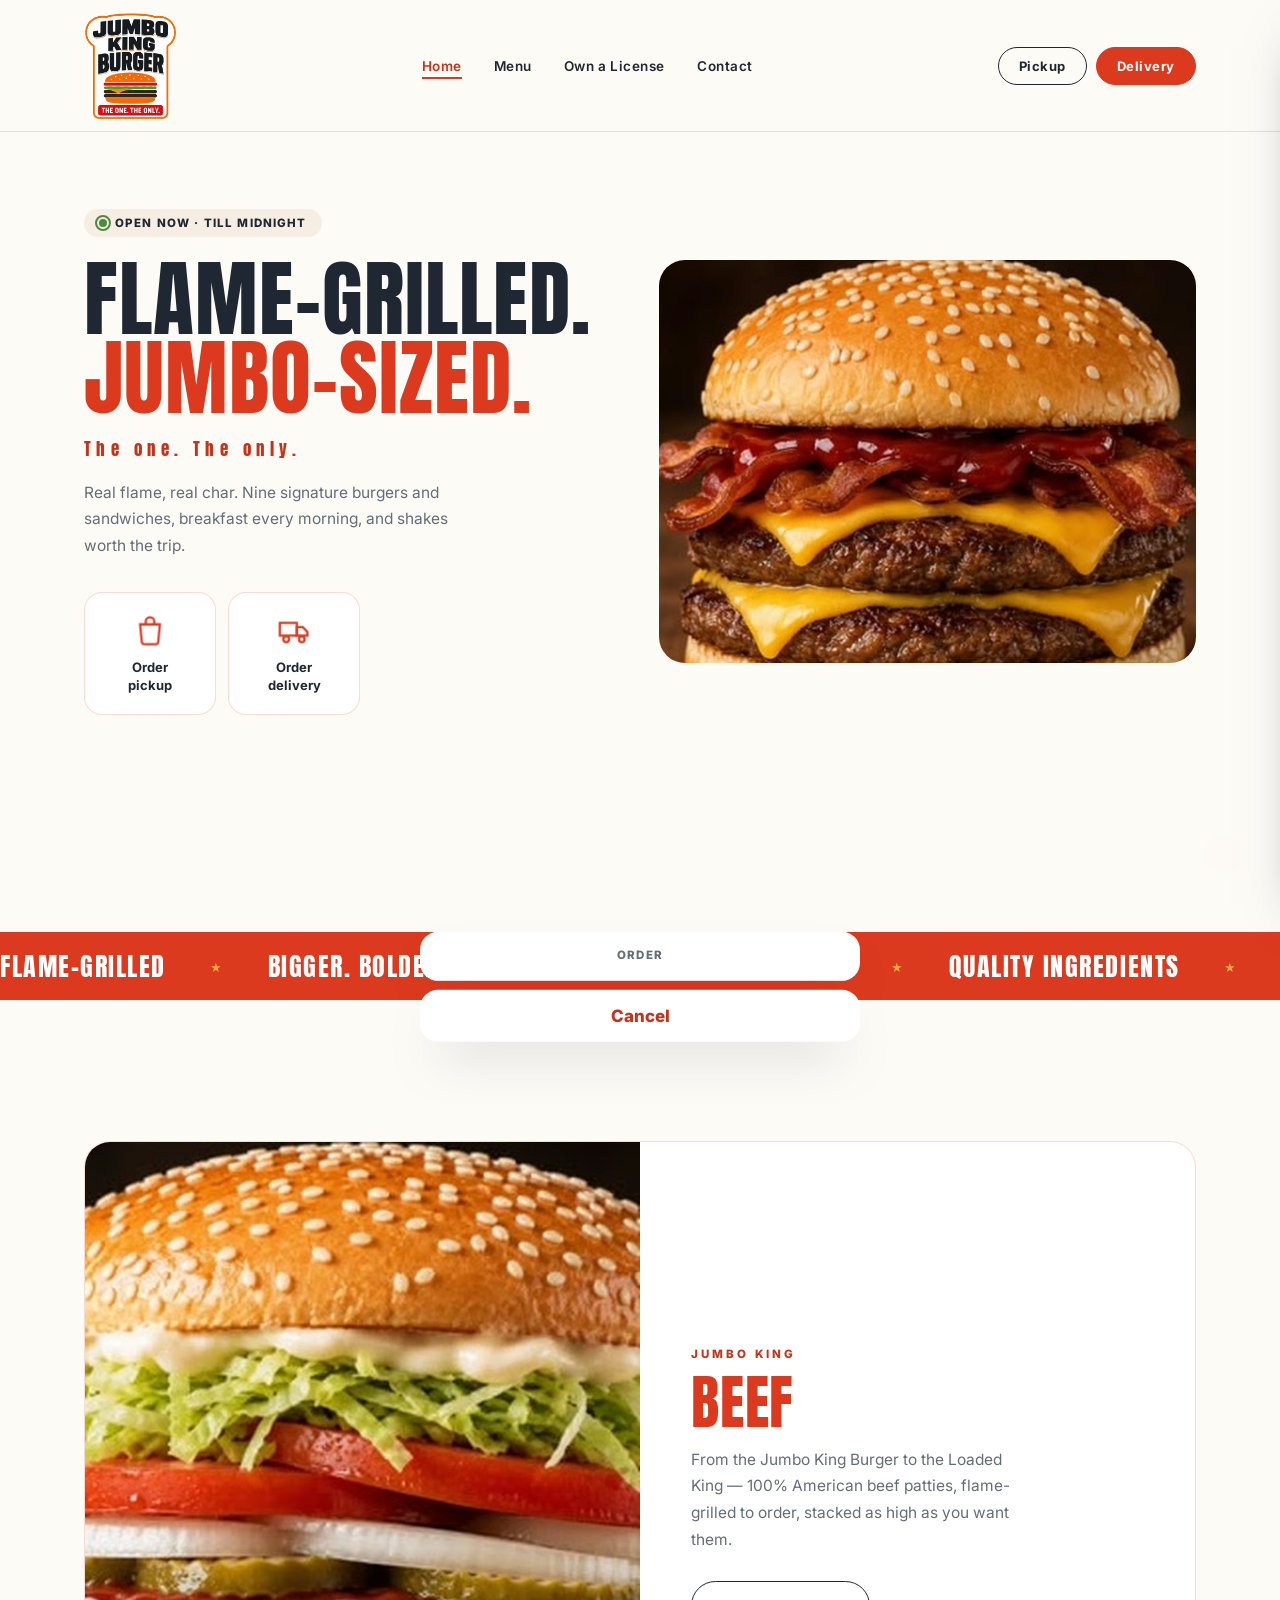
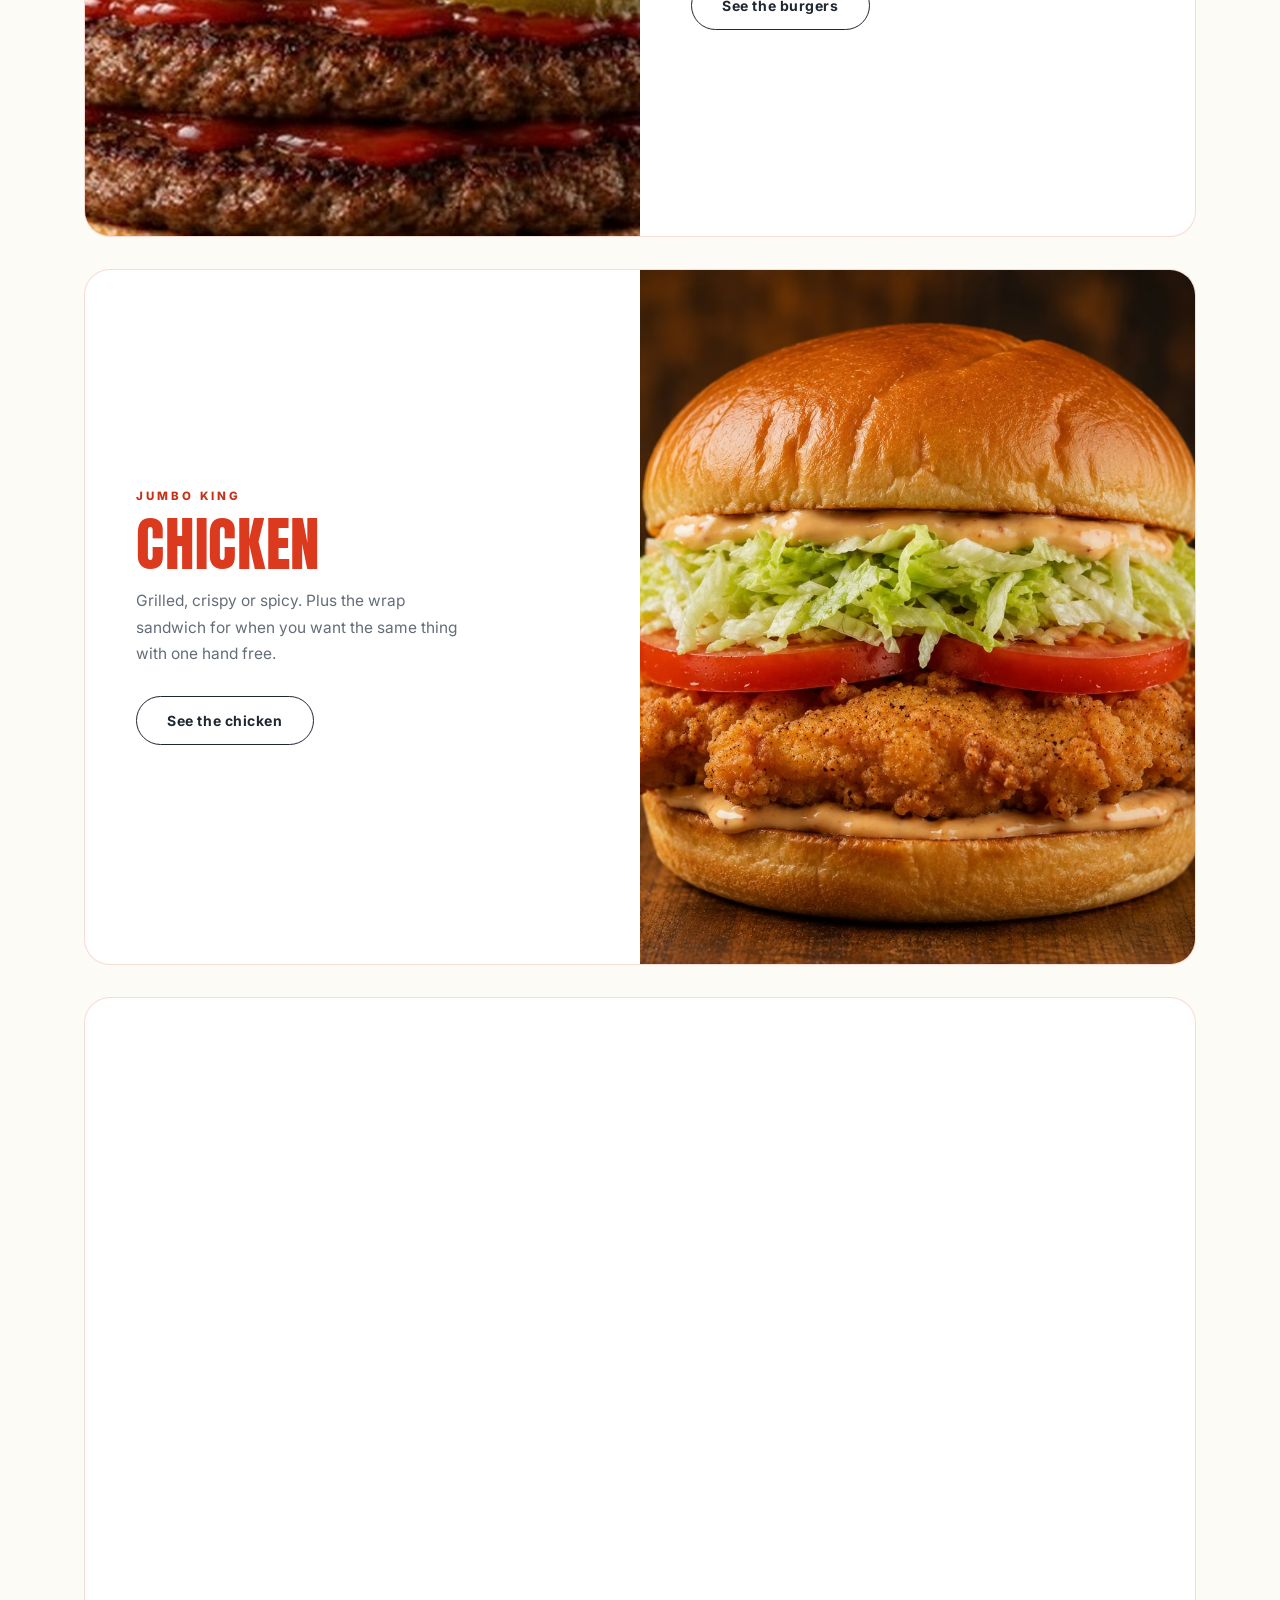
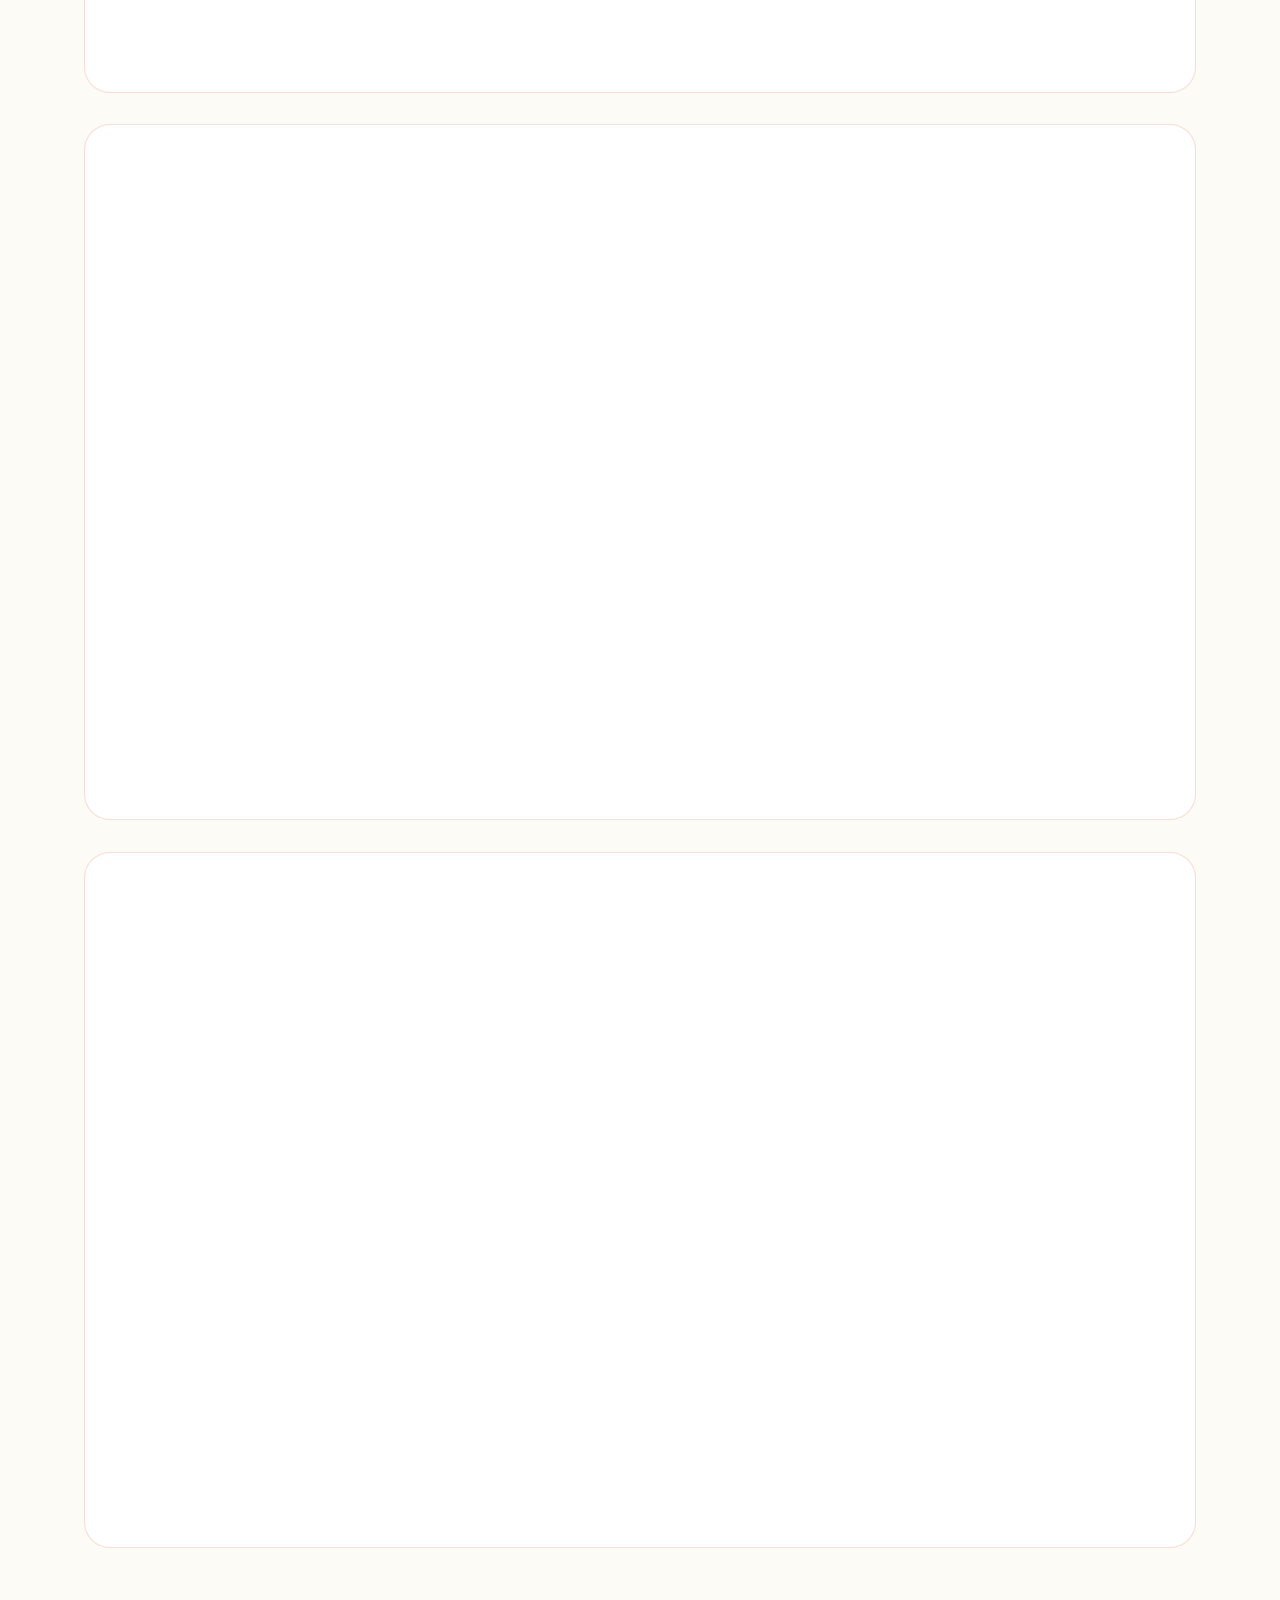
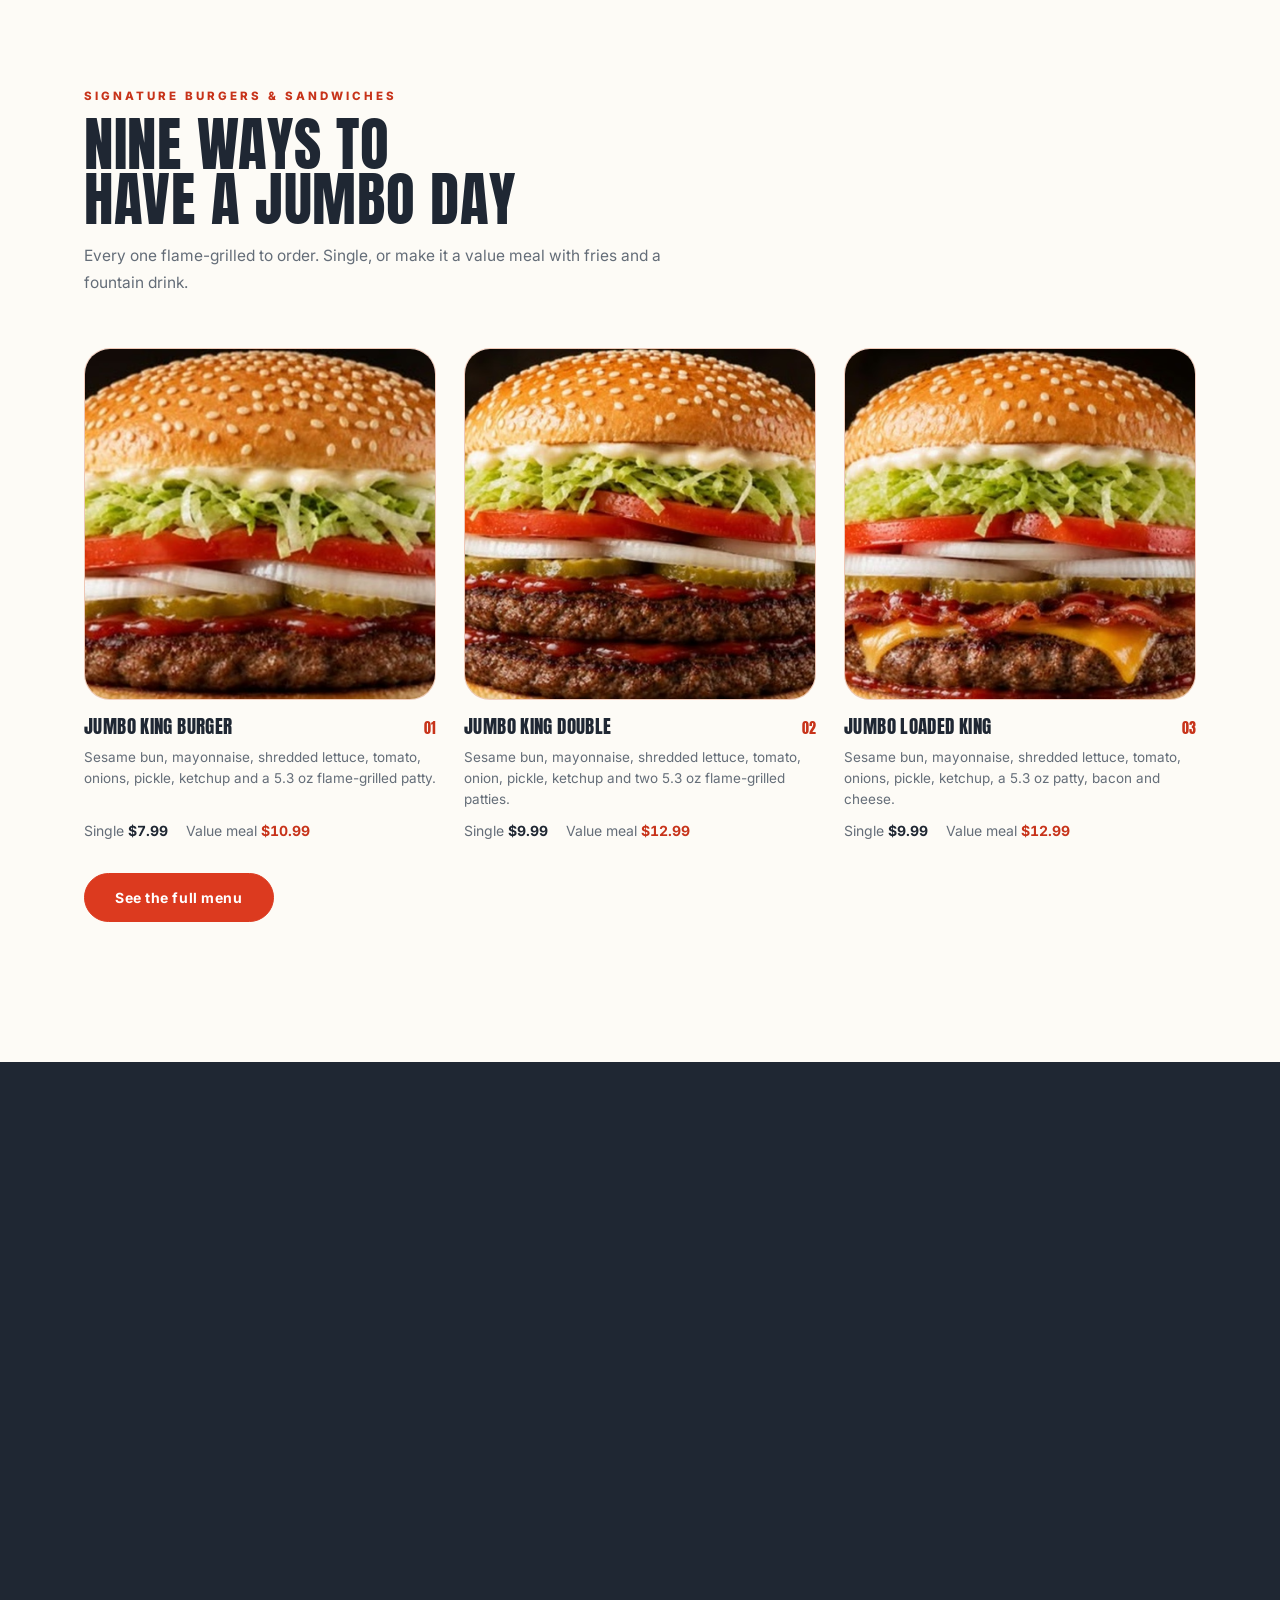
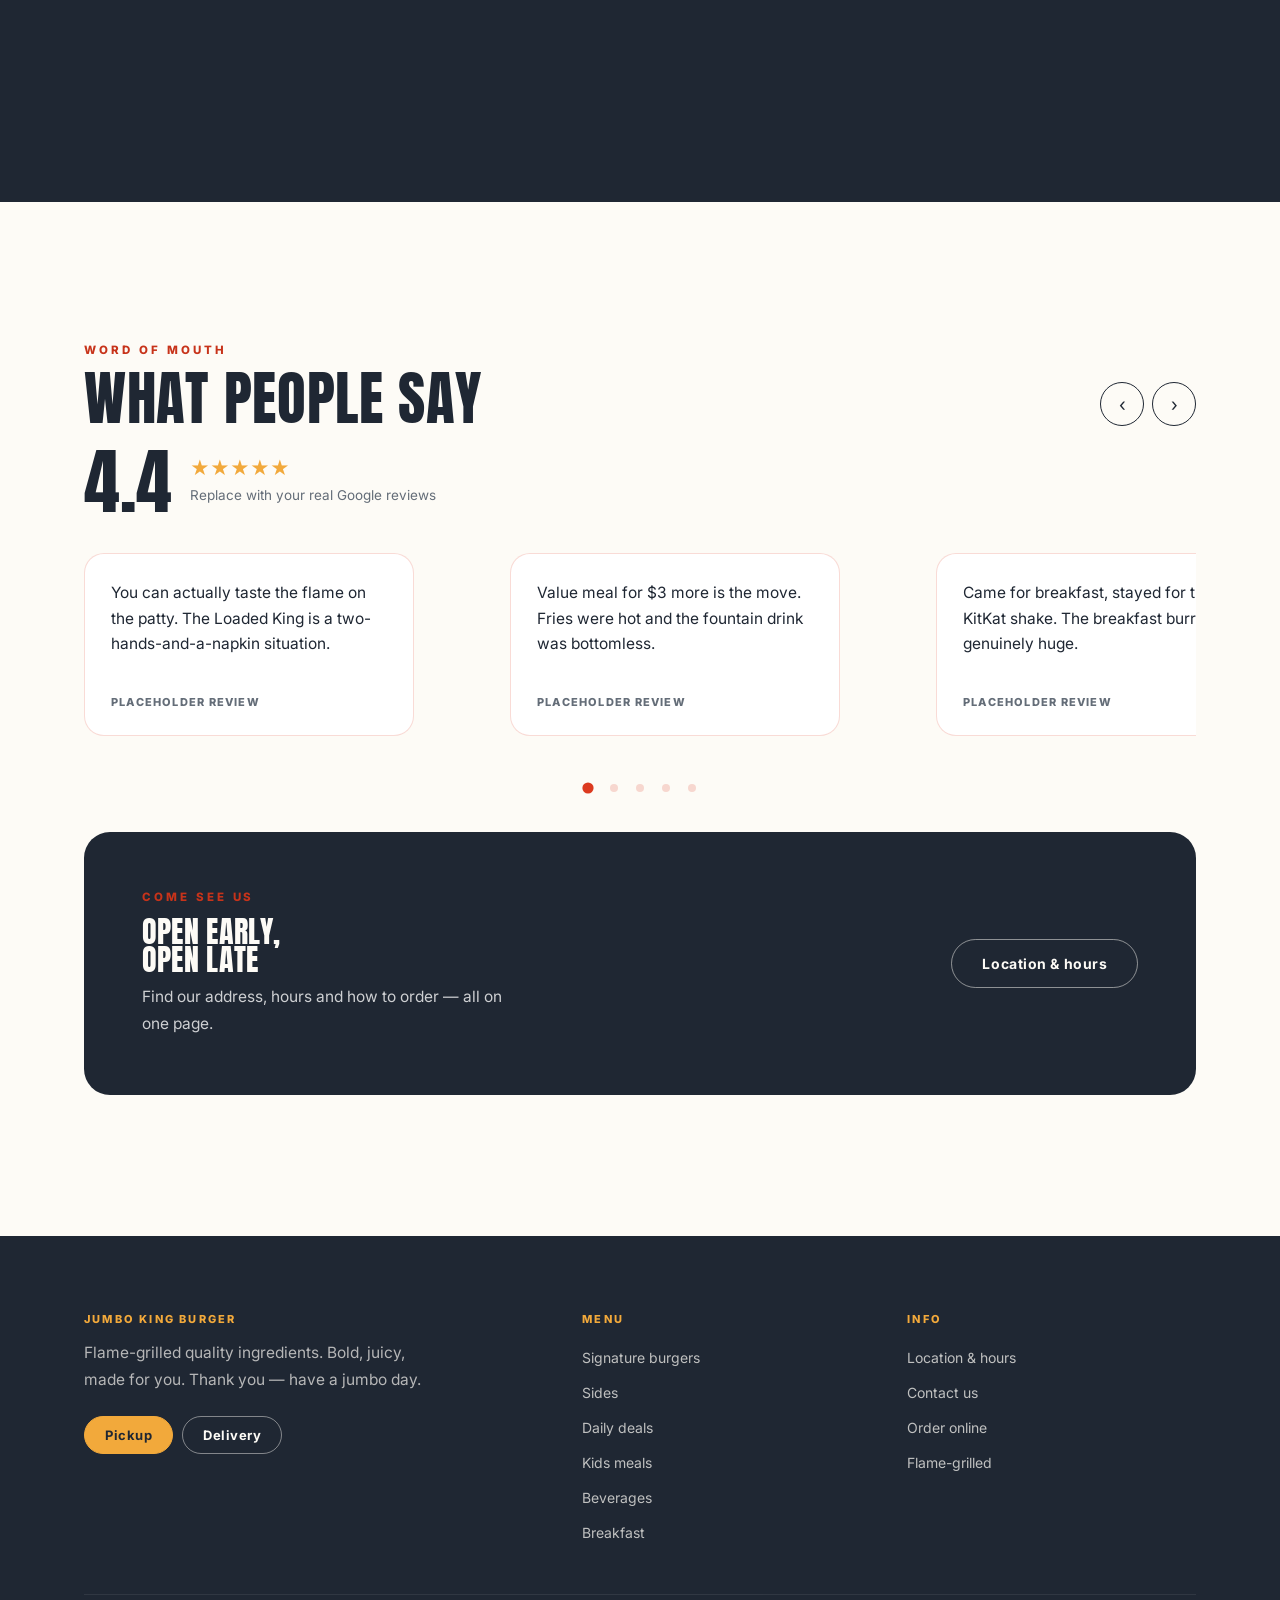
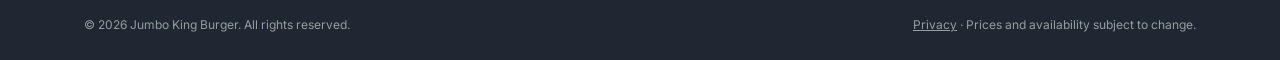
==== index.html @ 20dcf5a4 "fix: remove value-meal band from home page, drop stale catering ticker item - removed the '+$3.00 / " ====
<!doctype html>
<html lang="en-US" dir="ltr">
<head>
<meta charset="utf-8">
<meta name="viewport" content="width=device-width,initial-scale=1">
<title>Jumbo King Burger — Flame-Grilled Burgers in Paterson, NJ</title>
<meta name="description" content="Flame-grilled burgers and crispy chicken in Paterson, NJ. Nine signature sandwiches, all-morning breakfast, daily deals from $1.99, pickup or delivery.">
<meta name="theme-color" content="#DC3A1F">
<link rel="preconnect" href="https://fonts.googleapis.com">
<link rel="preconnect" href="https://fonts.gstatic.com" crossorigin>
<link href="https://fonts.googleapis.com/css2?family=Anton&family=Inter:wght@400;500;600;700;800&display=swap" rel="stylesheet">
<link rel="stylesheet" href="/assets/style.css">
<!-- hero photo is injected by app.js from PHOTOS.hero (assets/data.js), so the
     browser's preload scanner can't discover it in raw HTML — this preload is
     hand-kept in sync with that path; if the hero photo changes, update both. -->
<link rel="preload" as="image" type="image/avif" href="/assets/img/hero.avif" fetchpriority="high">
<link rel="icon" href="data:image/svg+xml,<svg xmlns='http://www.w3.org/2000/svg' viewBox='0 0 100 116'><path d='M18 108L82 108Q90 108 90 100L90 50C90 24 75 6 50 6C25 6 10 24 10 50L10 100Q10 108 18 108Z' fill='%23FFFFFF' stroke='%23F2660D' stroke-width='5'/><path d='M26 62c0-7 11-12 24-12s24 5 24 12z' fill='%23F2A93B'/><rect x='25' y='63' width='50' height='4' rx='2' fill='%23DA1E28'/><rect x='26' y='68' width='48' height='4' rx='2' fill='%234CAF3E'/><rect x='25' y='73' width='50' height='4.5' rx='2.2' fill='%234A2E1D'/><rect x='25' y='79' width='50' height='4.5' rx='2.2' fill='%234A2E1D'/><path d='M27 85h46c0 4-8 7-23 7s-23-3-23-7z' fill='%23F2A93B'/></svg>">
<script>document.documentElement.classList.add('js');try{if(sessionStorage.getItem('jkb-seen'))document.documentElement.classList.add('loaded-before')}catch(e){}</script>
<link rel="canonical" href="https://jumbo-king-1.ahmedbarkat1067.workers.dev/">
<meta name="referrer" content="strict-origin-when-cross-origin">
<meta name="format-detection" content="telephone=yes">
<link rel="manifest" href="/manifest.webmanifest">
<link rel="apple-touch-icon" href="/assets/icon-192.svg">
<meta property="og:type" content="website">
<meta property="og:site_name" content="Jumbo King Burger">
<meta property="og:locale" content="en_US">
<meta property="og:title" content="Jumbo King Burger — Flame-Grilled Burgers in Paterson, NJ">
<meta property="og:description" content="Flame-grilled burgers and crispy chicken in Paterson, NJ. Nine signature sandwiches, all-morning breakfast, daily deals from $1.99, pickup or delivery.">
<meta property="og:url" content="https://jumbo-king-1.ahmedbarkat1067.workers.dev/">
<meta property="og:image" content="https://jumbo-king-1.ahmedbarkat1067.workers.dev/assets/img/og-image.jpg">
<meta property="og:image:width" content="1200">
<meta property="og:image:height" content="630">
<meta property="og:image:alt" content="A flame-grilled Jumbo King Burger with fries and a drink">
<meta name="twitter:card" content="summary_large_image">
<meta name="twitter:title" content="Jumbo King Burger — Flame-Grilled Burgers in Paterson, NJ">
<meta name="twitter:description" content="Flame-grilled burgers and crispy chicken in Paterson, NJ. Nine signature sandwiches, all-morning breakfast, daily deals from $1.99, pickup or delivery.">
<meta name="twitter:image" content="https://jumbo-king-1.ahmedbarkat1067.workers.dev/assets/img/og-image.jpg">
</head>
<body>
<a class="skip" href="#main">Skip to content</a>

<div id="loader" aria-hidden="true" inert>
  <div class="lbox">
    <div class="lstack">
      <svg class="lflame" viewBox="0 0 240 120" aria-hidden="true">
        <path class="fl-b" d="M120 120c-20-33 9-50 17-77 5 16 13 21 19 34 7-21 3-38-7-55 30 18 53 50 48 82-3 19-17 24-34 24z" fill="#DC3A1F"/>
        <path class="fl-a" d="M52 120c-10-24 6-35 13-51 3 10 7 13 11 21 5-15 2-27-4-40 20 12 34 33 31 53-2 14-11 17-21 17z" fill="#DC3A1F" opacity=".75"/>
        <path class="fl-c" d="M188 120c-10-24 6-35 13-51 3 10 7 13 11 21 5-15 2-27-4-40 20 12 34 33 31 53-2 14-11 17-21 17z" fill="#F2A93B" opacity=".7"/>
      </svg>
      <svg class="llogo" viewBox="0 0 300 372" aria-hidden="true">
        <g id="badge">
          <path d="M40 70c0-24 18-40 42-40 9-13 27-20 45-14 12-12 33-12 45 0 18-6 36 0 45 14 24 0 42 16 42 40 0 15-8 26-18 32v182c0 12-9 21-21 21H79c-12 0-21-9-21-21V102c-11-6-18-17-18-32z"
                transform="translate(9 9)" fill="#7A3D0E" opacity=".55"/>
          <path id="badge-outline" d="M40 70c0-24 18-40 42-40 9-13 27-20 45-14 12-12 33-12 45 0 18-6 36 0 45 14 24 0 42 16 42 40 0 15-8 26-18 32v182c0 12-9 21-21 21H79c-12 0-21-9-21-21V102c-11-6-18-17-18-32z"
                fill="#FFFFFF" stroke="#F2660D" stroke-width="9" stroke-linejoin="round"/>
        </g>
        <g id="wordmark" font-family="Anton, Impact, 'Arial Narrow Bold', sans-serif" text-anchor="middle">
          <g fill="#F2660D">
            <text x="153" y="105" font-size="49">JUMBO</text>
            <text x="153" y="152" font-size="45">KING</text>
            <text x="153" y="203" font-size="52">BURGER</text>
          </g>
          <g fill="#101010">
            <text x="150" y="102" font-size="49">JUMBO</text>
            <text x="150" y="149" font-size="45">KING</text>
            <text x="150" y="200" font-size="52">BURGER</text>
          </g>
        </g>
        <g id="burger">
          <path d="M78 246c0-21 32-36 72-36s72 15 72 36z" fill="#F2A93B"/>
          <g fill="#FFF3D6">
            <circle cx="112" cy="232" r="3.4"/><circle cx="134" cy="223" r="3.4"/>
            <circle cx="158" cy="221" r="3.4"/><circle cx="182" cy="228" r="3.4"/>
            <circle cx="124" cy="243" r="3"/><circle cx="196" cy="240" r="3"/><circle cx="150" cy="238" r="3"/>
          </g>
          <rect x="76" y="250" width="148" height="11" rx="5.5" fill="#DA1E28"/>
          <rect x="78" y="264" width="144" height="11" rx="5.5" fill="#4CAF3E"/>
          <path d="M92 278h116l-42 22c-9 5-20 5-29 0z" fill="#F2A93B"/>
          <rect x="76" y="277" width="148" height="13" rx="6.5" fill="#4A2E1D"/>
          <rect x="76" y="294" width="148" height="13" rx="6.5" fill="#4A2E1D"/>
          <path d="M82 311h136c0 12-24 19-68 19s-68-7-68-19z" fill="#F2A93B"/>
        </g>
        <g id="banner">
          <rect x="66" y="336" width="168" height="30" rx="8" fill="#DA1E28"/>
          <text x="150" y="357" font-family="Anton, Impact, sans-serif" font-size="18"
                fill="#FFFFFF" text-anchor="middle" letter-spacing=".5">THE ONE. THE ONLY.</text>
        </g>
      </svg>
    </div>
    <div class="lbar"><i></i></div>
  </div>
</div>

<div id="progress"></div>

<header>
  <div class="head-in">
    <a class="brand" href="/" aria-label="Jumbo King Burger home">
      <img class="logo-full" src="/assets/img/logo-full.png" alt="Jumbo King Burger — The one. The only." width="700" height="816">
    </a>
    <nav aria-label="Main">
      <a href="/" class="active" aria-current="page">Home</a>
      <a href="/menu">Menu</a>
      <a href="/franchise">Own a License</a>
      <a href="/contact">Contact</a>
    </nav>
    <div class="head-cta">
      <button class="btn btn-ghost btn-sm" data-order="pickup">Pickup</button>
      <button class="btn btn-primary btn-sm" data-order="delivery">Delivery</button>
    </div>
    <button class="burger-btn" id="navToggle" aria-label="Open menu" aria-expanded="false"><i></i><i></i><i></i></button>
  </div>
</header>

<div class="orderbar">
  <button data-order="pickup"><svg viewBox="0 0 24 24" fill="none" stroke="currentColor" stroke-width="2" aria-hidden="true"><path d="M6 8h12l-1 12H7L6 8z"/><path d="M9 8V6a3 3 0 0 1 6 0v2"/></svg>Pickup</button>
  <button data-order="delivery"><svg viewBox="0 0 24 24" fill="none" stroke="currentColor" stroke-width="2" aria-hidden="true"><path d="M3 7h11v9H3z"/><path d="M14 10h4l3 3v3h-7z"/><circle cx="7" cy="18" r="2"/><circle cx="17" cy="18" r="2"/></svg>Delivery</button>
</div>

<nav class="drawer" id="drawer" aria-label="Mobile">
  <div class="drawer-top">
    <span class="drawer-mark" aria-hidden="true">
      <img src="/assets/img/logo-full.png" alt="" width="700" height="816">
    </span>
    <button class="drawer-close" id="drawerClose" aria-label="Close menu">
      <svg viewBox="0 0 24 24" fill="none" stroke="currentColor" stroke-width="2" stroke-linecap="round" aria-hidden="true"><path d="M6 6l12 12M18 6L6 18"/></svg>
    </button>
  </div>

  <ul class="drawer-nav">
    <li><a href="/" class="on" aria-current="page">Home<svg viewBox="0 0 24 24" fill="none" stroke="currentColor" stroke-width="1.8" aria-hidden="true"><path d="M9 6l6 6-6 6"/></svg></a></li>
    <li><a href="/menu">Menu<svg viewBox="0 0 24 24" fill="none" stroke="currentColor" stroke-width="1.8" aria-hidden="true"><path d="M9 6l6 6-6 6"/></svg></a></li>
    <li><a href="/franchise">Own a License<svg viewBox="0 0 24 24" fill="none" stroke="currentColor" stroke-width="1.8" aria-hidden="true"><path d="M9 6l6 6-6 6"/></svg></a></li>
    <li><a href="/contact">Contact<svg viewBox="0 0 24 24" fill="none" stroke="currentColor" stroke-width="1.8" aria-hidden="true"><path d="M9 6l6 6-6 6"/></svg></a></li>
  </ul>

  <p class="drawer-label">Jump to</p>
  <ul class="drawer-sub">
    <li><a href="/menu#signature">Signature burgers</a></li>
    <li><a href="/menu#deals">Daily deals</a></li>
    <li><a href="/menu#breakfast">Breakfast</a></li>
    <li><a href="/contact#delivery">Order online</a></li>
    <li><a href="/contact#enquiry">Contact us</a></li>
  </ul>

  <div class="drawer-foot">
    <button class="btn btn-primary" data-order="delivery">Order delivery</button>
    <button class="btn btn-ghost" data-order="pickup">Order pickup</button>
  </div>
</nav>
<div class="scrim" id="scrim"></div>

<main id="main">

  <!-- ═══════════ hero ═══════════ -->
  <section class="hero wrap">
    <div>
      <div class="status" id="status" role="status" aria-live="polite"><span class="dot"></span><span id="statusText">Checking hours…</span></div>
      <h1>Flame-grilled.<br><em>Jumbo-sized.</em></h1>
      <div class="tagline">The one. The only.</div>
      <p>Real flame, real char. Nine signature burgers and sandwiches, breakfast every morning, and shakes worth the trip.</p>
      <div class="pick">
        <a href="#" data-order="pickup">
          <svg viewBox="0 0 24 24" fill="none" stroke="currentColor" stroke-width="1.6" aria-hidden="true"><path d="M5 8h14l-1.2 12.2A2 2 0 0 1 15.8 22H8.2a2 2 0 0 1-2-1.8L5 8z"/><path d="M9 8V6a3 3 0 0 1 6 0v2"/></svg>
          <b>Order<br>pickup</b>
        </a>
        <a href="#" data-order="delivery">
          <svg viewBox="0 0 24 24" fill="none" stroke="currentColor" stroke-width="1.6" aria-hidden="true"><path d="M2 7h12v9H2z"/><path d="M14 10h4.2l3.3 3.4V16H14z"/><circle cx="6.5" cy="18.5" r="2"/><circle cx="17.5" cy="18.5" r="2"/></svg>
          <b>Order<br>delivery</b>
        </a>
      </div>
    </div>
    <div class="ph r43"><span class="tag">4:3 · hero.jpg</span></div>
  </section>

  <div class="marquee" aria-hidden="true">
    <div class="mtrack"><span>Flame-grilled</span><span>Bigger. Bolder. Better.</span><span>Have a jumbo day</span><span>Quality ingredients</span></div>
    <div class="mtrack"><span>Flame-grilled</span><span>Bigger. Bolder. Better.</span><span>Have a jumbo day</span><span>Quality ingredients</span></div>
  </div>

  <!-- ═══════════ showcase ═══════════ -->
  <div class="wrap">
    <div class="showcase" id="showcase">
      <div class="skel-show"><div class="skel" style="min-height:420px;border-radius:var(--r)"></div><div style="padding:40px"><div class="skel skel-line w40"></div><div class="skel skel-title"></div><div class="skel skel-line"></div><div class="skel skel-line w70"></div></div></div>
    </div>

    <!-- ═══════════ featured ═══════════ -->
    <div class="sec-head reveal">
      <span class="kicker">Signature burgers &amp; sandwiches</span>
      <h2>Nine ways to<br>have a jumbo day</h2>
      <p>Every one flame-grilled to order. Single, or make it a value meal with fries and a fountain drink.</p>
    </div>
    <div class="sig" id="sigGrid" data-limit="3" data-stagger>
      <article><div class="skel" style="aspect-ratio:1/1;border-radius:var(--r)"></div><div class="skel skel-line" style="margin-top:18px"></div><div class="skel skel-line w40"></div></article>
      <article><div class="skel" style="aspect-ratio:1/1;border-radius:var(--r)"></div><div class="skel skel-line" style="margin-top:18px"></div><div class="skel skel-line w40"></div></article>
      <article><div class="skel" style="aspect-ratio:1/1;border-radius:var(--r)"></div><div class="skel skel-line" style="margin-top:18px"></div><div class="skel skel-line w40"></div></article>
    </div>
    <div style="margin-top:34px" class="reveal">
      <a class="btn btn-primary" href="/menu">See the full menu</a>
    </div>
  </div>

  <!-- ═══════════ grill ═══════════ -->
  <section class="grill" id="grill">
    <div class="grill-sticky">
      <div>
        <span class="kicker">The difference</span>
        <h2>Grilled over<br>real flame</h2>
        <p style="margin-top:16px">Not pressed on a flat-top. Scroll and watch a King get built.</p>
        <ol class="gsteps" id="steps">
          <li><b>01</b><span>Toasted sesame bun, straight off the grill</span></li>
          <li><b>02</b><span>Quarter-pound patty over open flame</span></li>
          <li><b>03</b><span>Second patty — that's the Double</span></li>
          <li><b>04</b><span>American cheese, melted right on top</span></li>
          <li><b>05</b><span>Lettuce, tomato, onion, pickle</span></li>
          <li><b>06</b><span>Crown it. Have a jumbo day.</span></li>
        </ol>
      </div>
      <div class="gstage">
        <svg class="fire" viewBox="0 0 480 170" aria-hidden="true">
          <path class="fl-b" d="M240 170c-28-46 12-70 24-108 6 22 18 30 26 48 10-30 4-54-10-78 42 26 74 70 68 116-4 26-24 34-48 34z" fill="#DC3A1F"/>
          <path class="fl-a" d="M110 170c-14-34 8-50 18-72 4 14 10 18 16 30 6-22 2-38-6-56 28 16 48 46 44 74-3 20-16 24-30 24z" fill="#DC3A1F" opacity=".78"/>
          <path class="fl-c" d="M368 170c-14-34 8-50 18-72 4 14 10 18 16 30 6-22 2-38-6-56 28 16 48 46 44 74-3 20-16 24-30 24z" fill="#F2A93B" opacity=".72"/>
        </svg>
        <svg class="stack" viewBox="0 0 400 330" role="img" aria-label="A burger assembling layer by layer as you scroll">
          <ellipse cx="200" cy="300" rx="128" ry="14" fill="rgba(0,0,0,.34)"/>
          <g data-layer="0"><path d="M64 258h272c0 26-46 39-136 39S64 284 64 258z" fill="#E8A24B"/><path d="M64 258h272c0 8-4 13-10 17H74c-6-4-10-9-10-17z" fill="#D08C3B"/></g>
          <g data-layer="1"><rect x="58" y="231" width="284" height="26" rx="13" fill="#4E2C1A"/><rect x="58" y="231" width="284" height="8" rx="4" fill="#6B3D24"/><g stroke="#331B0F" stroke-width="4" stroke-linecap="round" opacity=".6"><path d="M96 242l24 10M158 241l24 10M220 242l24 10M280 241l22 10"/></g></g>
          <g data-layer="2"><rect x="56" y="203" width="288" height="27" rx="13.5" fill="#5B3520"/><rect x="56" y="203" width="288" height="9" rx="4.5" fill="#7A472B"/><g stroke="#3B2113" stroke-width="4" stroke-linecap="round" opacity=".6"><path d="M92 215l24 10M152 213l24 10M212 215l24 10M272 213l24 10"/></g></g>
          <g data-layer="3"><path d="M58 181h284v10c0 5-5 8-10 8H68c-5 0-10-3-10-8z" fill="#F2A93B"/><path d="M92 199c0 10-2 18-8 18s-8-8-8-18zM196 199c0 13-2 22-8 22s-8-9-8-22zM306 199c0 11-2 19-8 19s-8-8-8-19z" fill="#F2A93B"/></g>
          <g data-layer="4"><rect x="62" y="164" width="276" height="15" rx="7.5" fill="#D93A26"/><rect x="62" y="164" width="276" height="6" rx="3" fill="#E8604A"/><path d="M78 148c14-12 26 8 40-3s24 10 38-2 26 12 40-1 26 10 40-2 26 12 40 0 26 8 38-2c8 8 12 13 12 19H74c0-4 0-6 4-10z" fill="#7FB04E"/></g>
          <g data-layer="5"><path d="M60 142c0-46 62-74 140-74s140 28 140 74z" fill="#E8A24B"/><path d="M60 142c0-46 62-74 140-74s140 28 140 74z" fill="url(#gl)" opacity=".5"/><g fill="#FBF2DF"><ellipse cx="130" cy="108" rx="8" ry="4.3" transform="rotate(-18 130 108)"/><ellipse cx="196" cy="92" rx="8.4" ry="4.3"/><ellipse cx="262" cy="110" rx="8" ry="4.3" transform="rotate(17 262 110)"/><ellipse cx="160" cy="130" rx="7" ry="3.9" transform="rotate(-8 160 130)"/><ellipse cx="235" cy="128" rx="7" ry="3.9" transform="rotate(9 235 128)"/></g></g>
          <defs><linearGradient id="gl" x1="0" y1="0" x2="0" y2="1"><stop offset="0" stop-color="#FFD79A"/><stop offset="1" stop-color="#E8A24B" stop-opacity="0"/></linearGradient></defs>
        </svg>
      </div>
    </div>
  </section>

  <!-- ═══════════ reviews ═══════════ -->
  <section class="wrap">
    <div class="rev-head reveal" style="margin-top:var(--gap)">
      <div>
        <span class="kicker">Word of mouth</span>
        <h2>What people say</h2>
      </div>
      <div class="rail-nav"><button id="railPrev" aria-label="Previous">‹</button><button id="railNext" aria-label="Next">›</button></div>
    </div>
    <div class="score reveal">
      <div class="big" data-count="4.8">4.8</div>
      <div><div class="stars" aria-label="4.8 out of 5">★★★★★</div><p style="margin-top:4px;font-size:13.5px">Replace with your real Google reviews</p></div>
    </div>
    <div class="rail reveal" id="rail">
      <figure class="quote"><div class="skel skel-line"></div><div class="skel skel-line"></div><div class="skel skel-line w70"></div><div class="skel skel-line w40" style="margin-top:14px"></div></figure>
      <figure class="quote"><div class="skel skel-line"></div><div class="skel skel-line"></div><div class="skel skel-line w70"></div><div class="skel skel-line w40" style="margin-top:14px"></div></figure>
    </div>
  </section>

  <!-- ═══════════ visit CTA ═══════════ -->
  <section class="wrap">
    <div class="band dark reveal">
      <div>
        <span class="kicker">Come see us</span>
        <h3>Open early,<br>open late</h3>
        <p>Find our address, hours and how to order — all on one page.</p>
      </div>
      <a class="btn" style="border-color:rgba(253,251,246,.5);color:var(--paper)" href="/contact">Location &amp; hours</a>
    </div>
  </section>

</main>

<footer>
  <div class="wrap">
    <div class="foot-grid">
      <div>
        <h5>Jumbo King Burger</h5>
        <p style="color:rgba(253,251,246,.68);max-width:34ch">Flame-grilled quality ingredients. Bold, juicy, made for you. Thank you — have a jumbo day.</p>
        <div style="display:flex;gap:9px;margin-top:22px">
          <button class="btn btn-sm" style="background:var(--gold);border-color:var(--gold);color:var(--charcoal)" data-order="pickup">Pickup</button>
          <button class="btn btn-sm" style="border-color:rgba(253,251,246,.45)" data-order="delivery">Delivery</button>
        </div>
      </div>
      <div class="fl"><h5>Menu</h5>
        <a href="/menu#signature">Signature burgers</a><a href="/menu#sides">Sides</a>
        <a href="/menu#deals">Daily deals</a><a href="/menu#kids">Kids meals</a>
        <a href="/menu#drinks">Beverages</a><a href="/menu#breakfast">Breakfast</a>
      </div>
      <div class="fl"><h5>Info</h5>
        <a href="/contact">Location &amp; hours</a><a href="/contact#enquiry">Contact us</a>
        <a href="/contact#delivery">Order online</a><a href="/#grill">Flame-grilled</a>
      </div>
    </div>
    <div class="foot-bottom">
      <span>© <span data-year></span> Jumbo King Burger. All rights reserved.</span>
      <span><a href="/privacy">Privacy</a> · Prices and availability subject to change.</span>
    </div>
  </div>
</footer>

<div class="sheet" id="orderSheet" role="dialog" aria-modal="true" aria-labelledby="orderTitle" inert>
  <div class="sheet-in">
    <div class="sheet-card"><p id="orderTitle">Order</p><div id="orderOptions"></div></div>
    <button class="sheet-cancel" data-close>Cancel</button>
  </div>
</div>

<button id="toTop" aria-label="Back to top">
  <svg viewBox="0 0 24 24" fill="none" stroke="currentColor" stroke-width="2.4" stroke-linecap="round" stroke-linejoin="round" aria-hidden="true"><path d="M12 19V5M5 12l7-7 7 7"/></svg>
</button>
<div id="toast" role="status" aria-live="polite"></div>

<script src="/assets/data.js"></script>
<script src="/assets/app.js"></script>
<script type="module" src="/assets/motion.js"></script>
</body>
</html>
---- assets/style.css ----
/* ═══════════ Jumbo King Burger — shared styles ═══════════ */
:root{
  --flame:#DC3A1F;
  --flame-dk:#B02A11;
  /* flame at display sizes only; small text needs this darker cut for AA */
  --flame-text:#C7331A;
  --charcoal:#1F2733;
  --gold:#F2A93B;
  --paper:#FDFBF6;
  --cream:#F6EEE2;
  --ink:#1F2733;
  --soft:#646D78;
  --hair:rgba(220,58,31,.18);
  --display:Anton,Impact,"Arial Narrow Bold",sans-serif;
  --body:Inter,ui-sans-serif,system-ui,-apple-system,"Segoe UI",Roboto,sans-serif;
  --head-h:132px;
  --pad:clamp(20px,5vw,84px);
  --gap:clamp(72px,11vw,168px);
  /* radii: three steps only — pill, card, chip */
  --r:26px;
  --r-card:20px;
  --r-chip:10px;
  /* elevation: three steps, all keyed to the charcoal ink */
  --e1:0 2px 8px -4px rgba(31,39,51,.18);
  --e2:0 18px 34px -20px rgba(31,39,51,.40);
  --e3:0 26px 50px -22px rgba(31,39,51,.52);
  --ease:cubic-bezier(.22,1,.36,1);
}
*,*::before,*::after{box-sizing:border-box}
.sr-only{position:absolute;width:1px;height:1px;padding:0;margin:-1px;overflow:hidden;clip:rect(0,0,0,0);white-space:nowrap;border:0}
html{scroll-behavior:smooth;scroll-padding-top:150px}
body{margin:0;background:var(--paper);color:var(--ink);font-family:var(--body);font-size:16px;
  -webkit-font-smoothing:antialiased;overflow-x:hidden}
h1,h2,h3{font-family:var(--display);font-weight:400;text-transform:uppercase;letter-spacing:.012em;line-height:.94;margin:0}
h1{font-size:clamp(42px,6.6vw,88px)}
h2{font-size:clamp(32px,4.6vw,60px)}
h3{font-size:clamp(22px,2.4vw,30px)}
p{line-height:1.72;color:var(--soft);margin:0;font-size:15.5px}
a{color:inherit}
img,svg{display:block;max-width:100%}
button{font:inherit;color:inherit;background:none;border:0;cursor:pointer}
.wrap{max-width:1240px;margin:0 auto;padding-inline:var(--pad)}
.kicker{display:block;font-size:11.5px;font-weight:800;letter-spacing:.26em;text-transform:uppercase;color:var(--flame);margin-bottom:14px}
:focus-visible{outline:3px solid var(--flame);outline-offset:3px;border-radius:6px}
.skip{position:absolute;left:-9999px;top:0;background:var(--flame);color:#fff;padding:12px 20px;z-index:99;border-radius:0 0 8px 0}
.skip:focus{left:0}

/* ═══════════ buttons ═══════════ */
.btn{display:inline-flex;align-items:center;justify-content:center;gap:9px;font-family:var(--body);
  font-weight:700;font-size:14px;letter-spacing:.04em;padding:15px 30px;border-radius:999px;text-decoration:none;
  border:1.5px solid var(--charcoal);transition:transform .18s cubic-bezier(.22,1,.36,1),background .18s,color .18s,border-color .18s;white-space:nowrap}
.btn:hover{transform:translateY(-2px)}
.btn:active{transform:none}
.btn-primary{background:var(--flame);border-color:var(--flame);color:#fff}
.btn-primary:hover{background:var(--flame-dk);border-color:var(--flame-dk)}
.btn-ghost{background:transparent}
.btn-ghost:hover{background:var(--charcoal);color:var(--paper)}
.btn-light{background:#fff;border-color:#fff;color:var(--flame-text)}
.btn-sm{padding:10px 20px;font-size:13px}

/* ═══════════ header ═══════════ */
header{position:fixed;inset:0 0 auto 0;z-index:50;height:var(--head-h);background:rgba(253,251,246,.92);
  backdrop-filter:blur(14px);border-bottom:1px solid var(--hair);transition:height .25s}
body.scrolled header{height:92px}
body.scrolled .brand .logo-full{height:76px}
.head-in{max-width:1240px;height:100%;margin:0 auto;padding-inline:var(--pad);display:flex;align-items:center;justify-content:space-between;gap:20px}
.brand{display:flex;align-items:center;gap:12px;text-decoration:none}
.brand .logo-full{height:108px;width:auto;flex:0 0 auto;transition:height .25s,transform .25s}
.brand:hover .logo-full{transform:scale(1.04)}
nav{display:flex;align-items:center;gap:32px}
nav a{font-size:13.5px;font-weight:600;letter-spacing:.04em;text-decoration:none;color:var(--ink);position:relative;padding:5px 0;transition:color .2s}
nav a::after{content:"";position:absolute;left:0;bottom:0;height:2px;width:0;background:var(--flame);transition:width .25s}
nav a:hover{color:var(--flame)}
nav a:hover::after,nav a.active::after{width:100%}
nav a.active{color:var(--flame)}
.head-cta{display:flex;gap:9px}
.burger-btn{display:none;width:44px;height:44px;flex-direction:column;align-items:center;justify-content:center;gap:5px}
.burger-btn i{width:22px;height:2px;background:var(--flame);border-radius:2px;transition:transform .3s,opacity .2s}
body.nav-open .burger-btn i:nth-child(1){transform:translateY(7px) rotate(45deg)}
body.nav-open .burger-btn i:nth-child(2){opacity:0}
body.nav-open .burger-btn i:nth-child(3){transform:translateY(-7px) rotate(-45deg)}
@media(max-width:1024px){nav,.head-cta{display:none}.burger-btn{display:flex}}

.drawer{position:fixed;inset:0 0 0 auto;width:min(340px,88vw);z-index:60;background:var(--flame);color:#fff;
  transform:translateX(101%);transition:transform .42s cubic-bezier(.22,1,.36,1);display:flex;flex-direction:column;padding:26px;overflow-y:auto}
body.nav-open .drawer{transform:none}
.drawer a{font-family:var(--display);font-size:27px;text-transform:uppercase;text-decoration:none;padding:12px 0;border-bottom:1px solid rgba(255,255,255,.2)}
.drawer .btn{margin-top:22px;background:#fff;border-color:#fff;color:var(--flame-text)}
.scrim{position:fixed;inset:0;background:rgba(31,39,51,.55);z-index:55;opacity:0;pointer-events:none;transition:opacity .3s}
body.nav-open .scrim,body.sheet-open .scrim{opacity:1;pointer-events:auto}

/* ═══════════ order bar (mobile) ═══════════ */
.orderbar{position:fixed;top:var(--head-h);left:0;right:0;z-index:45;display:grid;grid-template-columns:1fr 1fr;
  gap:8px;padding:8px var(--pad);background:var(--paper);border-bottom:1px solid var(--hair);transition:top .25s}
body.scrolled .orderbar{top:92px}
.orderbar button{display:flex;align-items:center;justify-content:center;gap:8px;padding:11px;border-radius:999px;
  background:var(--flame);color:#fff;font-weight:700;font-size:12.5px;letter-spacing:.14em;text-transform:uppercase}
.orderbar button:last-child{background:transparent;color:var(--flame-text);border:1.5px solid var(--flame)}
.orderbar svg{width:17px;height:17px}
@media(min-width:1025px){.orderbar{display:none}}

/* ═══════════ photo slots ═══════════ */
.ph{position:relative;overflow:hidden;border-radius:var(--r);background:var(--cream);display:grid;place-items:center}
.ph img{width:100%;height:100%;object-fit:cover;display:block}
.ph .ghost{width:74%;height:auto;opacity:.5}
.ph .tag{position:absolute;left:12px;bottom:12px;background:rgba(31,39,51,.62);color:#fff;font-size:10px;
  font-weight:700;letter-spacing:.09em;padding:5px 9px;border-radius:6px;backdrop-filter:blur(4px);font-family:ui-monospace,monospace}
.ph.r43{aspect-ratio:4/3}
.ph.r45{aspect-ratio:4/5}
.ph.r11{aspect-ratio:1/1}
.ph.r169{aspect-ratio:16/9}
.caption{position:absolute;left:16px;bottom:16px;background:rgba(31,39,51,.55);color:#fff;font-size:12px;
  font-weight:600;padding:7px 14px;border-radius:999px;backdrop-filter:blur(6px)}

/* ═══════════ main / page hero ═══════════ */
main{padding-top:calc(var(--head-h) + 60px)}
@media(min-width:1025px){main{padding-top:var(--head-h)}}
.page-hero{padding-block:clamp(40px,7vw,96px) clamp(20px,3vw,36px);max-width:720px}
.page-hero h1{color:var(--charcoal)}
.page-hero p{margin-top:20px;max-width:46ch;font-size:16.5px}

/* ═══════════ home hero ═══════════ */
.hero{display:grid;grid-template-columns:1fr 1.05fr;gap:clamp(28px,5vw,72px);align-items:center;
  padding-block:clamp(36px,6vw,84px)}
.hero h1{color:var(--charcoal)}
.hero h1 em{font-style:normal;color:var(--flame)}
.hero .tagline{font-family:var(--display);font-size:clamp(13px,1.5vw,17px);letter-spacing:.32em;color:var(--flame-text);margin-top:18px}
.hero p{max-width:40ch;margin-top:18px}
.pick{display:flex;gap:12px;margin-top:32px;flex-wrap:wrap}
.pick a{flex:0 0 auto;width:132px;background:#fff;border:1px solid var(--hair);border-radius:18px;padding:20px 16px;
  text-align:center;text-decoration:none;transition:transform .22s cubic-bezier(.22,1,.36,1),box-shadow .22s,border-color .22s}
.pick a:hover{transform:translateY(-4px);box-shadow:0 18px 34px -20px rgba(31,39,51,.4);border-color:var(--flame)}
.pick svg{width:34px;height:34px;margin:0 auto 12px;color:var(--flame)}
.pick b{display:block;font-size:13px;font-weight:700;line-height:1.35;color:var(--ink)}
.status{display:inline-flex;align-items:center;gap:8px;padding:7px 15px;border-radius:999px;background:var(--cream);
  font-size:11.5px;font-weight:800;letter-spacing:.1em;text-transform:uppercase;margin-bottom:22px}
.status .dot{width:8px;height:8px;border-radius:50%;background:var(--soft);position:relative}
.status.open .dot{background:#4E8A3E}
.status.open .dot::after{content:"";position:absolute;inset:-4px;border-radius:50%;border:2px solid #4E8A3E;animation:pulse 2.2s infinite}
@keyframes pulse{0%{transform:scale(.6);opacity:1}100%{transform:scale(1.5);opacity:0}}
@media(max-width:900px){.hero{grid-template-columns:1fr;text-align:center}.hero p{margin-inline:auto}.pick{justify-content:center}}

/* ═══════════ marquee ═══════════ */
.marquee{background:var(--flame);color:#fff;overflow:hidden;padding:15px 0;display:flex;margin-top:var(--gap)}
.mtrack{display:flex;gap:44px;padding-right:44px;animation:marq 30s linear infinite;flex:0 0 auto}
.mtrack span{font-family:var(--display);font-size:clamp(17px,2vw,26px);text-transform:uppercase;letter-spacing:.06em;white-space:nowrap;display:flex;align-items:center;gap:44px}
.mtrack span::after{content:"★";font-size:.5em;color:var(--gold)}
@keyframes marq{to{transform:translateX(-100%)}}

/* ═══════════ reveal ═══════════ */
.js .reveal{opacity:0;transform:translateY(30px);transition:opacity .9s ease,transform .9s cubic-bezier(.22,1,.36,1)}
.js .reveal.in{opacity:1;transform:none}

/* ═══════════ showcase ═══════════ */
.showcase{margin-top:var(--gap);display:flex;flex-direction:column;gap:clamp(20px,3vw,32px)}
.show{display:grid;grid-template-columns:1fr 1fr;border:1px solid var(--hair);border-radius:var(--r);overflow:hidden;background:#fff}
.show .ph{border-radius:0;aspect-ratio:auto;min-height:clamp(300px,42vw,520px)}
.show .copy{padding:clamp(28px,4vw,60px);display:flex;flex-direction:column;justify-content:center}
.show h2{color:var(--flame)}
.show p{margin-top:16px;max-width:34ch}
.show .btn{margin-top:28px;align-self:flex-start}
.show:nth-child(even) .ph{order:2}
@media(max-width:820px){
  .show{grid-template-columns:1fr}
  .show:nth-child(even) .ph{order:0}
  .show .ph{min-height:280px}
  .show .btn{align-self:stretch;justify-content:center}
}

/* ═══════════ bands ═══════════ */
.band{margin-top:clamp(20px,3vw,32px);border-radius:var(--r);padding:clamp(30px,4.5vw,58px);
  display:flex;align-items:center;justify-content:space-between;gap:26px;flex-wrap:wrap}
.band.flame{background:var(--flame);color:#fff}
.band.dark{background:var(--charcoal);color:var(--paper)}
.band h3{color:inherit}
.band p{color:rgba(255,255,255,.78);margin-top:10px;max-width:38ch}
.band .figure{font-family:var(--display);font-size:clamp(46px,7.5vw,92px);line-height:.84;color:var(--gold)}
.band.flame .figure{color:#fff}

/* ═══════════ signature grid ═══════════ */
.sec-head{margin-top:var(--gap);max-width:620px}
.sec-head h2{color:var(--charcoal)}
.sec-head p{margin-top:16px}
.sig{margin-top:clamp(28px,4vw,52px);display:grid;grid-template-columns:repeat(auto-fill,minmax(min(272px,100%),1fr));gap:clamp(16px,2.2vw,28px)}
.sig article{display:flex;flex-direction:column}
.sig .ph{border:1px solid var(--hair)}
.sig .meta{display:flex;align-items:baseline;justify-content:space-between;gap:12px;margin-top:18px}
.sig h3{font-size:19px;color:var(--charcoal);letter-spacing:.02em}
.sig .no{font-family:var(--display);font-size:14px;color:var(--flame-text);flex:0 0 auto}
.sig .cost{margin-top:10px;display:flex;gap:18px;font-size:14px}
/* Ingredient line under each signature name. Descriptions vary in length, so
   the price row is pushed to the bottom to keep it level across the grid. */
.sig .desc{margin-top:8px;font-size:13.5px;line-height:1.55;color:var(--soft)}
.sig .cost{margin-top:auto;padding-top:12px}
.sig .cost span{color:var(--soft)}
.sig .cost b{color:var(--ink);font-weight:700}
.sig .cost .vm b{color:var(--flame)}

/* ═══════════ menu list ═══════════ */
.menu-nav{position:sticky;top:calc(var(--head-h) + 60px);z-index:40;background:var(--paper);
  border-bottom:1px solid var(--hair);margin-top:var(--gap);transition:top .25s}
body.scrolled .menu-nav{top:calc(92px + 60px)}
@media(min-width:1025px){.menu-nav{top:var(--head-h)}body.scrolled .menu-nav{top:92px}}
.menu-nav .in{display:flex;gap:26px;overflow-x:auto;padding:16px var(--pad);max-width:1240px;margin:0 auto;scrollbar-width:none}
.menu-nav .in::-webkit-scrollbar{display:none}
.menu-nav a{flex:0 0 auto;font-size:13px;font-weight:600;letter-spacing:.05em;text-decoration:none;color:var(--soft);
  padding-bottom:3px;border-bottom:2px solid transparent;transition:color .2s,border-color .2s}
.menu-nav a:hover{color:var(--ink)}
.menu-nav a.active{color:var(--flame);border-color:var(--flame)}

.mblock{margin-top:clamp(52px,7vw,96px)}
.mblock > h3{color:var(--charcoal);padding-bottom:16px;border-bottom:2px solid var(--flame);margin-bottom:8px}
.mblock .lede{font-size:12px;font-weight:700;letter-spacing:.12em;text-transform:uppercase;color:var(--soft);margin-bottom:20px}
.cols{display:grid;grid-template-columns:repeat(auto-fill,minmax(min(360px,100%),1fr));gap:0 clamp(30px,5vw,72px)}
.item{display:flex;flex-wrap:wrap;align-items:baseline;gap:14px;padding:17px 0;border-bottom:1px solid rgba(31,39,51,.09)}
.item .nm{font-size:16px;font-weight:600;color:var(--ink);flex:0 0 auto;max-width:62%}
.item .nm em{display:block;font-style:normal;font-size:12.5px;font-weight:400;color:var(--soft);margin-top:4px;line-height:1.5}
.item .dots{flex:1;border-bottom:1px dotted rgba(31,39,51,.28);transform:translateY(-4px);min-width:18px}
.item .val{flex:0 0 auto;font-size:15px;font-weight:700;color:var(--flame);white-space:nowrap;text-align:right;margin-left:auto}
.item .val i{font-style:normal;display:block;font-size:10.5px;font-weight:700;letter-spacing:.1em;text-transform:uppercase;color:var(--soft)}
.item .multi{display:flex;gap:16px}
/* Small square beside a priced line. Deliberately small — the source art is
   low resolution, so it reads as a cue rather than a photograph. */
.item .thumb{flex:0 0 auto;align-self:center;width:46px;height:46px;border-radius:9px;
  object-fit:cover;background:#fff;border:1px solid rgba(31,39,51,.10)}
.note{margin-top:18px;font-size:12.5px;color:var(--soft);font-weight:500}

/* ═══════════ grill (scroll-scrubbed) ═══════════ */
.grill{position:relative;height:260vh;margin-top:var(--gap);background:var(--charcoal);color:var(--paper)}
.grill-sticky{position:sticky;top:var(--head-h);height:calc(100vh - var(--head-h));display:grid;
  grid-template-columns:1fr 1fr;align-items:center;gap:48px;max-width:1240px;margin:0 auto;padding-inline:var(--pad)}
.grill h2{color:#fff}
.grill p{color:rgba(253,251,246,.6)}
.grill .kicker{color:var(--gold)}
.gsteps{margin-top:28px;padding:0;list-style:none}
.gsteps li{display:flex;gap:16px;align-items:baseline;padding:13px 0;border-top:1px solid rgba(255,255,255,.13);opacity:.28;transition:opacity .4s}
.gsteps li.on{opacity:1}
.gsteps b{font-family:var(--display);font-size:13px;color:var(--gold);min-width:24px}
.gsteps span{font-size:15.5px;font-weight:500;color:var(--paper)}
.gstage{display:flex;align-items:center;justify-content:center;height:100%;position:relative}
.gstage .stack{width:min(360px,80%);height:auto;overflow:visible;position:relative;z-index:1}
.gstage .fire{position:absolute;bottom:14%;left:50%;transform:translateX(-50%);width:min(400px,88%);z-index:0;opacity:.85}
.fl-a{animation:flick 1.5s ease-in-out infinite alternate;transform-origin:50% 100%}
.fl-b{animation:flick 1.1s ease-in-out infinite alternate-reverse;transform-origin:50% 100%}
.fl-c{animation:flick 1.9s ease-in-out infinite alternate;transform-origin:50% 100%}
@keyframes flick{from{transform:scaleY(.92) scaleX(1.02)}to{transform:scaleY(1.08) scaleX(.97)}}
@media(max-width:900px){
  .grill{height:auto;padding-block:64px}
  .grill-sticky{position:static;height:auto;grid-template-columns:1fr;gap:36px}
  .gsteps li{opacity:1}
  .gstage .stack{width:min(280px,66vw)}
}

/* ═══════════ location ═══════════ */
.loc{margin-top:clamp(28px,4vw,48px);display:grid;grid-template-columns:1.08fr .92fr;gap:clamp(16px,2.4vw,28px)}
.loc-map{border-radius:var(--r);overflow:hidden;position:relative;min-height:400px;cursor:pointer;border:1px solid var(--hair);
  display:flex;align-items:center;justify-content:center;
  background:linear-gradient(125deg,rgba(242,169,59,.16),transparent 56%),
    repeating-linear-gradient(0deg,var(--cream) 0 38px,rgba(220,58,31,.09) 38px 40px),
    repeating-linear-gradient(90deg,var(--cream) 0 62px,rgba(220,58,31,.09) 62px 64px)}
.loc-map:hover .pin{transform:translateY(-8px)}
.pin{transition:transform .4s cubic-bezier(.22,1,.36,1);filter:drop-shadow(0 14px 12px rgba(31,39,51,.26))}
.map-cta{position:absolute;left:50%;bottom:24px;transform:translateX(-50%);background:#fff;padding:12px 22px;
  border-radius:999px;font-size:12px;font-weight:700;letter-spacing:.1em;text-transform:uppercase;
  box-shadow:0 14px 30px -16px rgba(31,39,51,.5);white-space:nowrap}
.loc-info{display:flex;flex-direction:column;gap:12px}
.card{background:#fff;border:1px solid var(--hair);border-radius:20px;padding:24px 26px}
.card h3{margin:0 0 12px;font-size:11px;font-weight:800;letter-spacing:.2em;text-transform:uppercase;color:var(--flame-text)}
.card p,.card a{font-size:16px;color:var(--ink);font-weight:500;text-decoration:none;line-height:1.6}
.card a{display:block}
.card a:hover{color:var(--flame)}
.hours{display:flex;flex-direction:column;gap:2px}
.hours div{display:flex;justify-content:space-between;gap:14px;font-size:14.5px;padding:6px 9px;border-radius:8px;color:var(--soft);font-weight:500}
.hours div.today{background:var(--cream);color:var(--ink);font-weight:700}
@media(max-width:900px){.loc{grid-template-columns:1fr}.loc-map{min-height:300px}}

/* ═══════════ delivery partners ═══════════ */
.partners{margin-top:clamp(28px,4vw,48px);display:grid;grid-template-columns:repeat(auto-fit,minmax(min(210px,100%),1fr));gap:14px}
.partner{background:#fff;border:1px solid var(--hair);border-radius:20px;padding:26px;text-align:center;
  text-decoration:none;transition:transform .22s cubic-bezier(.22,1,.36,1),box-shadow .22s,border-color .22s}
.partner:hover{transform:translateY(-4px);box-shadow:0 18px 34px -20px rgba(31,39,51,.35);border-color:var(--flame)}
.partner b{display:block;font-family:var(--display);font-size:22px;color:var(--charcoal);text-transform:uppercase}
.partner span{display:block;font-size:12px;color:var(--soft);margin-top:6px;font-weight:600}

/* ═══════════ reviews ═══════════ */
.rev-head{display:flex;align-items:flex-end;justify-content:space-between;gap:24px;flex-wrap:wrap}
.score{display:flex;align-items:center;gap:18px;margin-top:26px}
.score .big{font-family:var(--display);font-size:clamp(44px,6vw,72px);line-height:.82;color:var(--charcoal)}
.stars{display:flex;gap:2px;color:var(--gold);font-size:19px}
.rail{display:flex;gap:16px;overflow-x:auto;scroll-snap-type:x mandatory;padding:26px 0 22px;scrollbar-width:none}
.rail::-webkit-scrollbar{display:none}
.quote{scroll-snap-align:start;flex:0 0 min(330px,80vw);background:#fff;border:1px solid var(--hair);
  border-radius:20px;padding:26px;display:flex;flex-direction:column;gap:14px}
.quote p{color:var(--ink);font-size:15.5px;line-height:1.62}
.quote .who{font-size:11px;font-weight:800;letter-spacing:.11em;text-transform:uppercase;color:var(--soft);margin-top:auto}
.rail-nav{display:flex;gap:8px}
.rail-nav button{width:42px;height:42px;border-radius:50%;border:1.5px solid var(--charcoal);display:grid;place-items:center;font-size:18px;transition:background .2s,color .2s}
.rail-nav button:hover{background:var(--charcoal);color:var(--paper)}

/* ═══════════ footer ═══════════ */
footer{background:var(--charcoal);color:var(--paper);margin-top:var(--gap);padding:clamp(48px,6vw,84px) 0 28px}
.foot-grid{display:grid;grid-template-columns:1.6fr 1fr 1fr;gap:36px}
footer h5{font-size:11px;font-weight:800;letter-spacing:.2em;text-transform:uppercase;color:var(--gold);margin:0 0 14px}
footer .fl a{display:block;text-decoration:none;padding:6px 0;font-size:14px;opacity:.72;transition:opacity .2s,transform .2s}
footer .fl a:hover{opacity:1;transform:translateX(3px)}
.foot-bottom{margin-top:44px;padding-top:22px;border-top:1px solid rgba(253,251,246,.14);display:flex;justify-content:space-between;gap:14px;flex-wrap:wrap;font-size:12px;opacity:.55}
@media(max-width:760px){.foot-grid{grid-template-columns:1fr}}

/* ═══════════ sheet ═══════════ */
.sheet{position:fixed;left:0;right:0;bottom:0;z-index:70;display:flex;justify-content:center;padding:12px;
  transform:translateY(115%);transition:transform .36s cubic-bezier(.22,1,.36,1)}
.sheet.on{transform:none}
.sheet-in{width:100%;max-width:440px;display:flex;flex-direction:column;gap:9px}
.sheet-card{background:#fff;border-radius:18px;overflow:hidden;box-shadow:0 24px 50px -20px rgba(31,39,51,.5)}
.sheet-card p{padding:14px;text-align:center;font-size:11.5px;font-weight:800;letter-spacing:.11em;text-transform:uppercase;border-bottom:1px solid #ebebeb;color:var(--soft)}
.sheet-card a{display:block;padding:16px;text-align:center;font-size:17px;font-weight:600;color:var(--flame);text-decoration:none;border-bottom:1px solid #ebebeb}
.sheet-card a:last-child{border-bottom:0}
.sheet-card a:hover{background:#f8f8f8}
.sheet-cancel{background:#fff;border-radius:18px;padding:16px;font-size:17px;font-weight:800;color:var(--flame);box-shadow:0 24px 50px -20px rgba(31,39,51,.5)}

/* ═══════════════════════════════════════════════════════════════
   POLISH — loader, page transitions, micro-interactions
   ═══════════════════════════════════════════════════════════════ */

/* ─── native cross-page transitions (Chrome/Safari; others just navigate) ─── */
@view-transition { navigation: auto; }
header{view-transition-name:site-header}
footer{view-transition-name:site-footer}
::view-transition-old(root){animation:vt-out .22s ease both}
::view-transition-new(root){animation:vt-in .32s cubic-bezier(.22,1,.36,1) both}
@keyframes vt-out{to{opacity:0;transform:translateY(-8px)}}
@keyframes vt-in{from{opacity:0;transform:translateY(12px)}}

/* ─── opening loader ──────────────────────────────────────────────
   Self-clearing: the fade-out is a CSS animation with fill-mode
   forwards, so the loader leaves the screen even if JS never runs.
   ─────────────────────────────────────────────────────────────── */
#loader{
  position:fixed;inset:0;z-index:9999;background:var(--paper);
  display:grid;place-items:center;gap:0;
  animation:loader-out .5s cubic-bezier(.76,0,.24,1) .9s forwards;
}
@keyframes loader-out{to{opacity:0;visibility:hidden;transform:translateY(-100%)}}
.loaded-before #loader,.no-loader #loader{display:none}
#loader .lbox{display:flex;flex-direction:column;align-items:center;gap:26px}
/* .lbox/.llogo pop-in is a no-JS fallback only — html gets .js before body
   parses, so this never runs alongside motion.js's real per-piece reveal.
   Unscoped, it was replaying the old "one flat picture" pop on every visit,
   layered on top of (and fighting) the granular JS animation. */
html:not(.js) #loader .lbox{animation:lbox-in .5s cubic-bezier(.22,1,.36,1) both}
@keyframes lbox-in{from{opacity:0;transform:scale(.94)}}

/* The stack is wider than the badge itself on purpose: the badge sits at
   76% width so the flame — full width, behind it — has room to show past
   both edges near the base instead of being fully hidden underneath. */
#loader .lstack{position:relative;width:min(210px,58vw)}

#loader .lflame{position:absolute;left:50%;bottom:2%;transform:translateX(-50%);
  width:100%;z-index:0}
#loader .llogo{position:relative;z-index:1;display:block;width:76%;height:auto;margin:0 auto}
html:not(.js) #loader .llogo{animation:lpop .55s cubic-bezier(.2,.9,.25,1.15) both}
@keyframes lpop{from{opacity:0;transform:translateY(-18px) scale(.96)}}

#loader .lbar{width:min(190px,54vw);height:3px;border-radius:2px;background:var(--cream);overflow:hidden}
#loader .lbar i{display:block;height:100%;width:100%;background:var(--flame);transform-origin:left;
  animation:lbar 1.4s cubic-bezier(.5,0,.2,1) both}
@keyframes lbar{from{transform:scaleX(0)}to{transform:scaleX(1)}}


/* ─── skeletons ───────────────────────────────────────────────────
   These sit in the HTML and are replaced wholesale when app.js
   renders. On a fast connection you never see them; on a slow one
   the page has shape instead of a blank gap.
   ─────────────────────────────────────────────────────────────── */
.skel{position:relative;overflow:hidden;background:var(--cream);border-radius:8px}
.skel::after{content:"";position:absolute;inset:0;
  background:linear-gradient(100deg,transparent 30%,rgba(255,255,255,.85) 50%,transparent 70%);
  transform:translateX(-100%);animation:shimmer 1.5s infinite}
@keyframes shimmer{to{transform:translateX(100%)}}
.skel-line{height:13px;margin-bottom:11px}
.skel-line:last-child{margin-bottom:0}
.skel-title{height:36px;margin:14px 0 20px;border-radius:10px}
.w70{width:70%}
.w40{width:40%}
.skel-show{display:grid;grid-template-columns:1fr 1fr;border:1px solid var(--hair);border-radius:var(--r);overflow:hidden}
@media(max-width:820px){.skel-show{grid-template-columns:1fr}}
/* photo slots shimmer only while a real image is actually in flight */
.ph.loading{background:var(--cream)}
.ph.loading::before{content:"";position:absolute;inset:0;z-index:1;
  background:linear-gradient(100deg,transparent 30%,rgba(255,255,255,.85) 50%,transparent 70%);
  transform:translateX(-100%);animation:shimmer 1.5s infinite}

/* ─── scroll progress ─────────────────────────────────────────── */
#progress{position:fixed;top:0;left:0;height:3px;z-index:52;width:100%;transform:scaleX(0);transform-origin:left;
  background:linear-gradient(90deg,var(--flame),var(--gold));will-change:transform}

/* ─── back to top ─────────────────────────────────────────────── */
#toTop{position:fixed;right:clamp(16px,3vw,32px);bottom:clamp(16px,3vw,32px);z-index:44;
  width:50px;height:50px;border-radius:50%;background:var(--flame);color:#fff;display:grid;place-items:center;
  box-shadow:0 14px 28px -12px rgba(31,39,51,.6);opacity:0;transform:translateY(16px) scale(.85);
  pointer-events:none;transition:opacity .3s,transform .3s cubic-bezier(.22,1,.36,1),background .2s}
#toTop.on{opacity:1;transform:none;pointer-events:auto}
#toTop:hover{background:var(--flame-dk);transform:translateY(-3px)}
#toTop svg{width:20px;height:20px}

/* ─── toast ───────────────────────────────────────────────────── */
#toast{position:fixed;left:50%;bottom:28px;z-index:80;transform:translate(-50%,20px);opacity:0;pointer-events:none;
  background:var(--charcoal);color:var(--paper);font-size:13.5px;font-weight:600;padding:12px 22px;border-radius:999px;
  box-shadow:0 18px 34px -16px rgba(31,39,51,.7);transition:opacity .28s,transform .28s cubic-bezier(.22,1,.36,1)}
#toast.on{opacity:1;transform:translate(-50%,0)}

/* ─── selection + scrollbar ───────────────────────────────────── */
::selection{background:var(--flame);color:#fff}
html{scrollbar-color:var(--flame) var(--cream);scrollbar-width:thin}
::-webkit-scrollbar{width:11px;height:11px}
::-webkit-scrollbar-track{background:var(--cream)}
::-webkit-scrollbar-thumb{background:var(--flame);border-radius:999px;border:3px solid var(--cream)}
::-webkit-scrollbar-thumb:hover{background:var(--flame-dk)}

/* ─── staggered reveals ───────────────────────────────────────────
   Hidden only when JS is present (the inline head script sets .js), so
   a script failure can never leave the page blank. */
.js [data-stagger] > *{opacity:0;transform:translateY(26px);
  transition:opacity .75s ease var(--d,0ms),transform .75s cubic-bezier(.22,1,.36,1) var(--d,0ms)}
.js [data-stagger].in > *{opacity:1;transform:none}

/* ─── handshake with motion.js ────────────────────────────────────
   Once the anime layer owns an element it writes inline transforms every
   frame; leaving a CSS transition on the same properties makes the two
   fight. .motion-owned stands the CSS down. */
.motion-owned,.motion-owned > *{transition:none!important}
.w{display:inline-block;white-space:pre-wrap}

/* ═══════════════════════════════════════════════════════════════
   P3 — UI refinement
   ═══════════════════════════════════════════════════════════════ */

/* ─── buttons: size ramp + real states ────────────────────────── */
.btn-lg{padding:18px 38px;font-size:15.5px}
.btn:disabled,.btn[aria-disabled="true"]{opacity:.45;cursor:not-allowed;transform:none!important;box-shadow:none}
.btn:active:not(:disabled){transform:translateY(1px) scale(.985)}
.btn.is-loading{color:transparent!important;pointer-events:none;position:relative}
.btn.is-loading::before{content:"";position:absolute;inset:0;margin:auto;width:17px;height:17px;border-radius:50%;
  border:2px solid currentColor;border-top-color:transparent;color:#fff;animation:spin .7s linear infinite}
.btn-ghost.is-loading::before,.btn-light.is-loading::before{color:var(--flame)}
@keyframes spin{to{transform:rotate(360deg)}}
/* optical centring: icon-leading buttons read left-heavy at pill radii */
.btn > svg:first-child{margin-left:-2px}

/* ─── focus ring: needs to clear both cream and charcoal ──────── */
:focus-visible{outline:3px solid var(--flame);outline-offset:3px;border-radius:6px}
.band.dark :focus-visible,.grill :focus-visible,footer :focus-visible{outline-color:var(--gold)}
/* gold on the drawer's paper background, or on a flame-orange band, both
   drop under the 3:1 non-text-contrast floor — this predates the drawer's
   light redesign (was solid flame) and the flame-band buttons */
.drawer :focus-visible{outline-color:var(--flame)}
.band.flame :focus-visible{outline-color:#fff}

/* ─── header lifts once scrolled ──────────────────────────────── */
header{box-shadow:0 0 0 rgba(31,39,51,0);transition:height .25s,box-shadow .3s}
body.scrolled header{box-shadow:var(--e1)}
/* nav underline matches the header hairline weight */
nav a::after{height:2px}

/* ─── touch targets ───────────────────────────────────────────── */
.orderbar button{min-height:44px}
footer .fl a{padding:9px 0}
.rail-nav button{min-width:44px;min-height:44px}
.menu-nav a{padding-block:10px 6px}

/* ─── card elevation, one shared scale ────────────────────────── */
.pick a:hover,.partner:hover{box-shadow:var(--e2)}
.sig article:hover .ph{box-shadow:var(--e3)}
.map-cta,.sheet-card,.sheet-cancel{box-shadow:var(--e3)}
#toTop{box-shadow:var(--e2)}

/* ─── prices: figures must align in a column ──────────────────── */
.item .val,.sig .cost b,.band .figure,.pr span,.row .sizes i span,.score .big{
  font-variant-numeric:tabular-nums;font-feature-settings:"tnum" 1}
/* the dotted leader sat a touch high against the price baseline */
.item .dots{transform:translateY(-3px)}
/* missing price reads as intentional, not broken */
.item .val:not(:has(.multi)){min-width:3.5ch}
.item .val.tbd{color:var(--soft);font-weight:600;cursor:help}

/* ─── kicker tightens at small sizes ──────────────────────────── */
@media(max-width:600px){
  .kicker{letter-spacing:.18em;font-size:11px}
  .mtrack span{font-size:clamp(15px,4.6vw,20px)}
  .mtrack{gap:28px;padding-right:28px}
}

/* ─── photo placeholders: quieter, better contrast ────────────── */
.ph{background:linear-gradient(160deg,var(--cream),#EFE4D4)}
.ph .ghost{opacity:.62}
.ph .tag{background:rgba(31,39,51,.34);font-size:9.5px;opacity:.75;transition:opacity .2s}
.ph:hover .tag{opacity:1}

/* ─── delivery partners: honest empty state ───────────────────── */
.partner[href="#"]{opacity:.62;cursor:default}
.partner[href="#"]:hover{transform:none;box-shadow:none;border-color:var(--hair)}

/* ─── footer balance on tablet ────────────────────────────────── */
@media(min-width:761px) and (max-width:1024px){
  .foot-grid{grid-template-columns:1fr 1fr;gap:32px 40px}
  .foot-grid > :first-child{grid-column:1 / -1}
}

/* ─── skeleton shimmer paced to the loader bar ────────────────── */
.skel::after,.ph.loading::before{animation-duration:1.4s}

/* ═══════════════════════════════════════════════════════════════
   P4 — UX
   ═══════════════════════════════════════════════════════════════ */

/* ─── background must not scroll behind an overlay ────────────── */
body.locked{position:fixed;width:100%;overflow:hidden}
[inert]{pointer-events:none}

/* ─── "closing soon" earns the flame ──────────────────────────── */
.status.closing{background:rgba(220,58,31,.1);color:var(--flame-text)}
.status.closing .dot{background:var(--flame)}
.status.closing .dot::after{border-color:var(--flame)}

/* ─── menu search ─────────────────────────────────────────────── */
.msearch{position:relative;max-width:420px;margin-top:26px}
.msearch input{width:100%;font:inherit;font-size:15px;padding:14px 44px 14px 44px;border-radius:999px;
  border:1.5px solid var(--hair);background:#fff;color:var(--ink);transition:border-color .2s,box-shadow .2s}
.msearch input::placeholder{color:var(--soft)}
.msearch input:focus{outline:none;border-color:var(--flame);box-shadow:0 0 0 4px rgba(220,58,31,.12)}
.msearch .mag{position:absolute;left:16px;top:50%;transform:translateY(-50%);width:18px;height:18px;color:var(--soft);pointer-events:none}
.msearch .clear{position:absolute;right:8px;top:50%;transform:translateY(-50%);width:32px;height:32px;
  border-radius:50%;display:none;place-items:center;color:var(--soft);font-size:18px;line-height:1}
.msearch .clear:hover{background:var(--cream);color:var(--ink)}
.msearch.has-value .clear{display:grid}
.msearch-count{margin-top:10px;font-size:12.5px;font-weight:600;color:var(--soft);min-height:1.2em}
.is-filtered-out{display:none!important}
.mblock.is-empty,.msec.is-empty{display:none}
.no-results{padding:40px 0;text-align:center}
.no-results h3{color:var(--charcoal);margin-bottom:10px}

/* ─── back-to-top must not collide with the footer ────────────── */
#toTop.at-footer{opacity:0!important;pointer-events:none!important}

/* ─── print: the menu should print like a menu ────────────────── */
@media print{
  @page{margin:14mm}
  header,.orderbar,.menu-nav,.drawer,.scrim,.sheet,#toTop,#progress,#loader,
  .marquee,.msearch,.band,.rail-nav,.hero .pick,footer .fl,.skip{display:none!important}
  body{background:#fff;font-size:11pt}
  main{padding-top:0}
  .wrap{max-width:none;padding-inline:0}
  a{text-decoration:none;color:#000}
  .ph{display:none}
  .sig{display:block}
  .sig article{break-inside:avoid;display:flex;justify-content:space-between;gap:16px;
    padding:7px 0;border-bottom:1px solid #ddd}
  .sig .meta{margin-top:0}
  .sig h3{font-size:12pt}
  .cols{grid-template-columns:1fr 1fr}
  .item{padding:6px 0}
  .mblock{break-inside:avoid;margin-top:20px}
  .mblock > h3{border-bottom:2px solid #000}
  *{box-shadow:none!important;animation:none!important;transition:none!important;
    opacity:1!important;transform:none!important}
}

/* ─── button press + ripple ───────────────────────────────────── */
.btn{position:relative;overflow:hidden}
.btn::after{content:"";position:absolute;left:var(--rx,50%);top:var(--ry,50%);width:8px;height:8px;border-radius:50%;
  background:currentColor;opacity:0;transform:translate(-50%,-50%) scale(1);pointer-events:none}
.btn.rip::after{animation:rip .55s ease-out}
@keyframes rip{0%{opacity:.28;transform:translate(-50%,-50%) scale(1)}100%{opacity:0;transform:translate(-50%,-50%) scale(26)}}

/* ─── card tilt (fine pointers only) ──────────────────────────── */
@media(hover:hover) and (pointer:fine){
  .sig article,.pick a,.partner{transform-style:preserve-3d;will-change:transform}
  .sig article .ph{transition:transform .35s cubic-bezier(.22,1,.36,1),box-shadow .35s}
  .sig article:hover .ph{box-shadow:0 26px 44px -26px rgba(31,39,51,.5)}
}

/* ─── image blur-up ───────────────────────────────────────────── */
.ph img{opacity:0;filter:blur(14px);transform:scale(1.04);
  transition:opacity .6s ease,filter .7s ease,transform .7s cubic-bezier(.22,1,.36,1)}
.ph img.ready{opacity:1;filter:none;transform:none}
/* the hero photo loads eager + fetchpriority=high specifically so it's ready
   fast — stacking another ~700ms blur/scale settle on top of that defeats
   the point and delays the page's actual LCP element for no visual gain */
.hero .ph img{transition:none}

/* ─── marquee pauses on hover ─────────────────────────────────── */
.marquee:hover .mtrack{animation-play-state:paused}

/* ─── nav underline sweeps from the left ──────────────────────── */
nav a::after{transform-origin:left}

/* ─── hours row: today gets a marker ──────────────────────────── */
.hours div.today::after{content:"TODAY";font-size:9px;letter-spacing:.16em;color:var(--flame);align-self:center;font-weight:800}

/* ─── copy button ─────────────────────────────────────────────── */
.copy-btn{margin-top:12px;font-size:11.5px;font-weight:800;letter-spacing:.12em;text-transform:uppercase;
  color:var(--flame);border:1.5px solid var(--hair);border-radius:999px;padding:8px 16px;transition:background .2s,color .2s,border-color .2s}
.copy-btn:hover{background:var(--flame);border-color:var(--flame);color:#fff}

/* ─── reduced motion: strip all of the above ──────────────────── */
@media(prefers-reduced-motion:reduce){
  html{scroll-behavior:auto}
  *,*::before,*::after{animation-duration:.001ms!important;animation-iteration-count:1!important;transition-duration:.01ms!important}
  .reveal{opacity:1;transform:none}
  [data-stagger] > *{opacity:1;transform:none}
  .w{opacity:1!important;transform:none!important}
  #loader{display:none}
  .ph img{opacity:1;filter:none;transform:none}
  @view-transition{navigation:none}
}

/* ─── contrast: flame is a display colour; small text uses the darker cut ─
   #DC3A1F is 4.35:1 on paper / 3.91:1 on cream — fine for large display
   type (needs 3.0) but below AA for anything at body size. */
.kicker,.item .val,nav a.active,nav a:hover,.card a:hover,
.msearch-count,.brand .wm small,.copy-btn,.sheet-card a,.sheet-cancel,
.infobox a:hover,.hours div.today::after,.ph .tag{color:var(--flame-text)}
.hours div.today::after{color:var(--flame-text)}
.ph .tag{color:#fff}
.sig .cost .vm b{color:var(--flame-text)}

/* ═══════════════════════════════════════════════════════════════
   P6 — performance
   ═══════════════════════════════════════════════════════════════ */
/* Skip layout/paint for offscreen sections. contain-intrinsic-size keeps the
   scrollbar honest so skipping does not cause jumpy scrolling. */
.showcase .show,.mblock,.grill,#reviews{content-visibility:auto}
.showcase .show{contain-intrinsic-size:auto 520px}
.mblock{contain-intrinsic-size:auto 480px}
#reviews{contain-intrinsic-size:auto 420px}
/* never defer the hero — it holds the LCP element */
.hero,.page-hero{content-visibility:visible}
/* Photo placeholder tint lives on .ph/.ph.loading (see photo slots, above),
   scoped to real photographs. A bare img{background} rule used to sit here
   and applied to EVERY <img>, including transparent-background SVG marks
   (the logo, the header mark) — painting a solid cream box behind artwork
   that is meant to show through to the page. */

/* ═══════════════════════════════════════════════════════════════
   P7 — enquiry form
   ═══════════════════════════════════════════════════════════════ */
.enquiry{margin-top:var(--gap)}
.form{margin-top:clamp(22px,3vw,34px);max-width:760px}
.field{display:flex;flex-direction:column;gap:7px;margin-bottom:18px;flex:1;min-width:0}
.field-row{display:flex;gap:16px;flex-wrap:wrap}
.field label{font-size:12px;font-weight:800;letter-spacing:.12em;text-transform:uppercase;color:var(--soft)}
.field .req{color:var(--flame-text)}
.field input,.field select,.field textarea{
  font:inherit;font-size:15.5px;color:var(--ink);background:#fff;
  border:1.5px solid var(--hair);border-radius:var(--r-chip);padding:13px 15px;width:100%;
  transition:border-color .2s,box-shadow .2s}
.field textarea{resize:vertical;min-height:110px}
.field input:focus,.field select:focus,.field textarea:focus{
  outline:none;border-color:var(--flame);box-shadow:0 0 0 4px rgba(220,58,31,.12)}
.field input[aria-invalid="true"],.field textarea[aria-invalid="true"]{border-color:var(--flame-text)}
.field .err{display:none;font-style:normal;font-size:12.5px;font-weight:600;color:var(--flame-text)}
.field .err.on{display:block}
/* honeypot: reachable to a bot, invisible and unfocusable to a person */
.hp{position:absolute;left:-9999px;width:1px;height:1px;overflow:hidden}
.form-foot{display:flex;align-items:center;gap:18px;flex-wrap:wrap;margin-top:6px}
.form-note{font-size:12.5px;color:var(--soft)}
.form-status{margin-top:18px;border-radius:var(--r-chip);padding:0;font-size:15px;font-weight:600;line-height:1.6}
.form-status.on{padding:15px 18px}
.form-status.ok{background:rgba(78,138,62,.11);color:#2F6B22}
.form-status.bad{background:rgba(220,58,31,.1);color:var(--flame-text)}
@media(max-width:620px){.field-row{flex-direction:column;gap:0}}
@media print{.enquiry{display:none}}

/* ═══════════════════════════════════════════════════════════════
   Drawer — rebuilt in the site's own language.
   The old panel was solid flame with white Anton caps, which read as
   a different product to the cream/charcoal page behind it.
   ═══════════════════════════════════════════════════════════════ */
.drawer{
  inset:0 0 0 auto;width:min(360px,90vw);background:var(--paper);color:var(--ink);
  border-left:1px solid var(--hair);box-shadow:var(--e3);
  padding:20px 22px calc(20px + env(safe-area-inset-bottom));gap:0;
  transform:translateX(101%);transition:transform .42s var(--ease)}
.drawer-top{display:flex;align-items:center;justify-content:space-between;
  padding-bottom:18px;border-bottom:1px solid var(--hair);margin-bottom:6px}
.drawer-mark img{height:58px;width:auto}
.drawer-close{width:44px;height:44px;border-radius:50%;display:grid;place-items:center;
  color:var(--ink);border:1px solid var(--hair);background:#fff;transition:background .2s,color .2s,transform .2s}
.drawer-close svg{width:19px;height:19px}
.drawer-close:hover{background:var(--flame);border-color:var(--flame);color:#fff;transform:rotate(90deg)}

.drawer-nav,.drawer-sub{list-style:none;margin:0;padding:0}
.drawer-nav a{
  display:flex;align-items:center;justify-content:space-between;gap:12px;
  font-family:var(--display);font-size:30px;text-transform:uppercase;letter-spacing:.01em;
  color:var(--charcoal);text-decoration:none;padding:15px 0;border-bottom:1px solid var(--hair);
  transition:color .2s,padding-left .25s var(--ease)}
.drawer-nav a svg{width:20px;height:20px;color:var(--hair);flex:0 0 auto;transition:transform .25s var(--ease),color .2s}
.drawer-nav a:hover{color:var(--flame);padding-left:8px}
.drawer-nav a:hover svg{transform:translateX(4px);color:var(--flame)}
.drawer-nav a.on{color:var(--flame)}
.drawer-nav a.on svg{color:var(--flame)}

.drawer-label{font-size:10.5px;font-weight:800;letter-spacing:.22em;text-transform:uppercase;
  color:var(--soft);margin:24px 0 10px}
.drawer-sub a{display:block;font-size:15px;font-weight:600;color:var(--soft);text-decoration:none;
  padding:9px 0;transition:color .2s,transform .2s var(--ease)}
.drawer-sub a:hover{color:var(--ink);transform:translateX(3px)}

.drawer-foot{margin-top:auto;padding-top:22px;display:flex;flex-direction:column;gap:9px}
.drawer-foot .btn{width:100%;background:none}
.drawer-foot .btn-primary{background:var(--flame);border-color:var(--flame);color:#fff}
.drawer .btn{margin-top:0}

/* ─── page exit fade (fallback where View Transitions are unsupported) ── */
body{transition:opacity .18s ease}
body.is-leaving{opacity:0}
@media(prefers-reduced-motion:reduce){body.is-leaving{opacity:1}}

/* ─── field recovers visibly once corrected ───────────────────── */
.field input:not([aria-invalid="true"]):not(:placeholder-shown):valid{border-color:rgba(78,138,62,.5)}
.copy-btn:active,#phoneLink:active{transform:scale(.97)}

/* ─── review rail: position dots + keyboard ───────────────────── */
.rail-dots{display:flex;gap:2px;justify-content:center;margin-top:2px}
/* visual dot stays 8px; hit area grows to the 24px minimum via the button box itself */
.rail-dots button{width:24px;height:24px;padding:0;position:relative;background:none;
  border:0;border-radius:0}
.rail-dots button::before{content:"";position:absolute;inset:8px;border-radius:50%;
  background:var(--hair);transition:background .25s,transform .25s var(--ease)}
.rail-dots button[aria-current="true"]::before{background:var(--flame);transform:scale(1.4)}
.rail-dots button:hover::before{background:var(--flame-text)}

/* ─── contextual highlight: what is being served right now ────── */
.mblock.is-now > h3::after{content:"Serving now";margin-left:12px;font-family:var(--body);
  font-size:10.5px;font-weight:800;letter-spacing:.14em;text-transform:uppercase;
  color:#2F6B22;background:rgba(78,138,62,.13);padding:5px 10px;border-radius:999px;
  vertical-align:middle;white-space:nowrap}

/* ─── menu: return to the category nav without scrolling back ─── */
.to-menu-top{display:inline-flex;align-items:center;gap:7px;margin-top:20px;font-size:12.5px;
  font-weight:700;letter-spacing:.06em;color:var(--soft);text-decoration:none;transition:color .2s}
.to-menu-top:hover{color:var(--flame-text)}
.to-menu-top svg{width:15px;height:15px}

/* ─── prose pages (privacy, future terms) ─────────────────────── */
.prose{max-width:720px;padding-bottom:clamp(40px,6vw,80px)}
.prose h2{font-size:clamp(24px,3vw,34px);color:var(--charcoal);margin:44px 0 14px}
.prose h3{font-size:18px;color:var(--charcoal);margin:26px 0 10px}
.prose p{margin-bottom:14px}
.prose ul{margin:0 0 16px;padding-left:20px}
.prose li{color:var(--soft);font-size:15.5px;line-height:1.72;margin-bottom:8px}
.prose b{color:var(--ink)}
.prose a{color:var(--flame-text);text-decoration:underline;text-underline-offset:3px}
.prose code{font-family:ui-monospace,monospace;font-size:13.5px;background:var(--cream);
  padding:2px 6px;border-radius:5px;color:var(--ink)}

/* ─── photo hook: images settle as they enter, lift on hover ──── */
@media(hover:hover) and (pointer:fine){
  .show .ph{overflow:hidden}
  .show .ph img{transition:transform 1.1s var(--ease)}
  .show:hover .ph img{transform:scale(1.045)}
  .sig article .ph img{transition:transform .7s var(--ease)}
  .sig article:hover .ph img{transform:scale(1.07)}
}

.tz-note{margin-top:12px;font-size:11.5px;color:var(--soft);line-height:1.5}

/* ─── location map: real embed, lazy-loaded, with a directions overlay ── */
.loc-map{position:relative;border-radius:var(--r);overflow:hidden;min-height:400px;border:1px solid var(--hair)}
.loc-map iframe{position:absolute;inset:0;width:100%;height:100%;border:0;display:block}
.map-ph{position:absolute;inset:0;display:flex;align-items:center;justify-content:center;
  background:linear-gradient(125deg,rgba(242,169,59,.16),transparent 56%),
    repeating-linear-gradient(0deg,var(--cream) 0 38px,rgba(220,58,31,.09) 38px 40px),
    repeating-linear-gradient(90deg,var(--cream) 0 62px,rgba(220,58,31,.09) 62px 64px)}
.map-directions{position:absolute;right:14px;bottom:14px;z-index:1;display:inline-flex;align-items:center;gap:8px;
  background:#fff;padding:11px 18px;border-radius:999px;font-size:13px;font-weight:700;letter-spacing:.04em;
  box-shadow:0 14px 30px -16px rgba(31,39,51,.5);transition:transform .2s var(--ease),box-shadow .2s}
.map-directions:hover{transform:translateY(-2px);box-shadow:0 18px 36px -16px rgba(31,39,51,.55)}
.map-directions svg{width:16px;height:16px;color:var(--flame)}
@media(max-width:900px){.loc-map{min-height:300px}}

/* ─── phone number: the single highest-value CTA on this page ──────
   Was styled identically to every other card link (16px, ink colour) —
   easy to skim past on a page whose whole job is "how do I reach them".
   Now a real button: flame fill, icon, large tap target, impossible to
   miss on both mobile and desktop. */
.phone-cta{
  display:flex!important;align-items:center;justify-content:center;gap:10px;
  margin-top:2px;padding:15px 18px;border-radius:999px;
  background:var(--flame);color:#fff!important;
  font-family:var(--display);font-size:22px;letter-spacing:.02em;text-transform:none;
  transition:background .2s,transform .2s var(--ease),box-shadow .2s;
}
.phone-cta:hover{background:var(--flame-dk);transform:translateY(-2px);box-shadow:var(--e2)}
.phone-cta:active{transform:none}
.phone-cta svg{width:20px;height:20px;flex:0 0 auto}
.phone-cta span{line-height:1}
.ig-link{margin-top:12px!important;font-size:14px!important;color:var(--soft)!important;font-weight:600!important}
.ig-link:hover{color:var(--flame-text)!important}
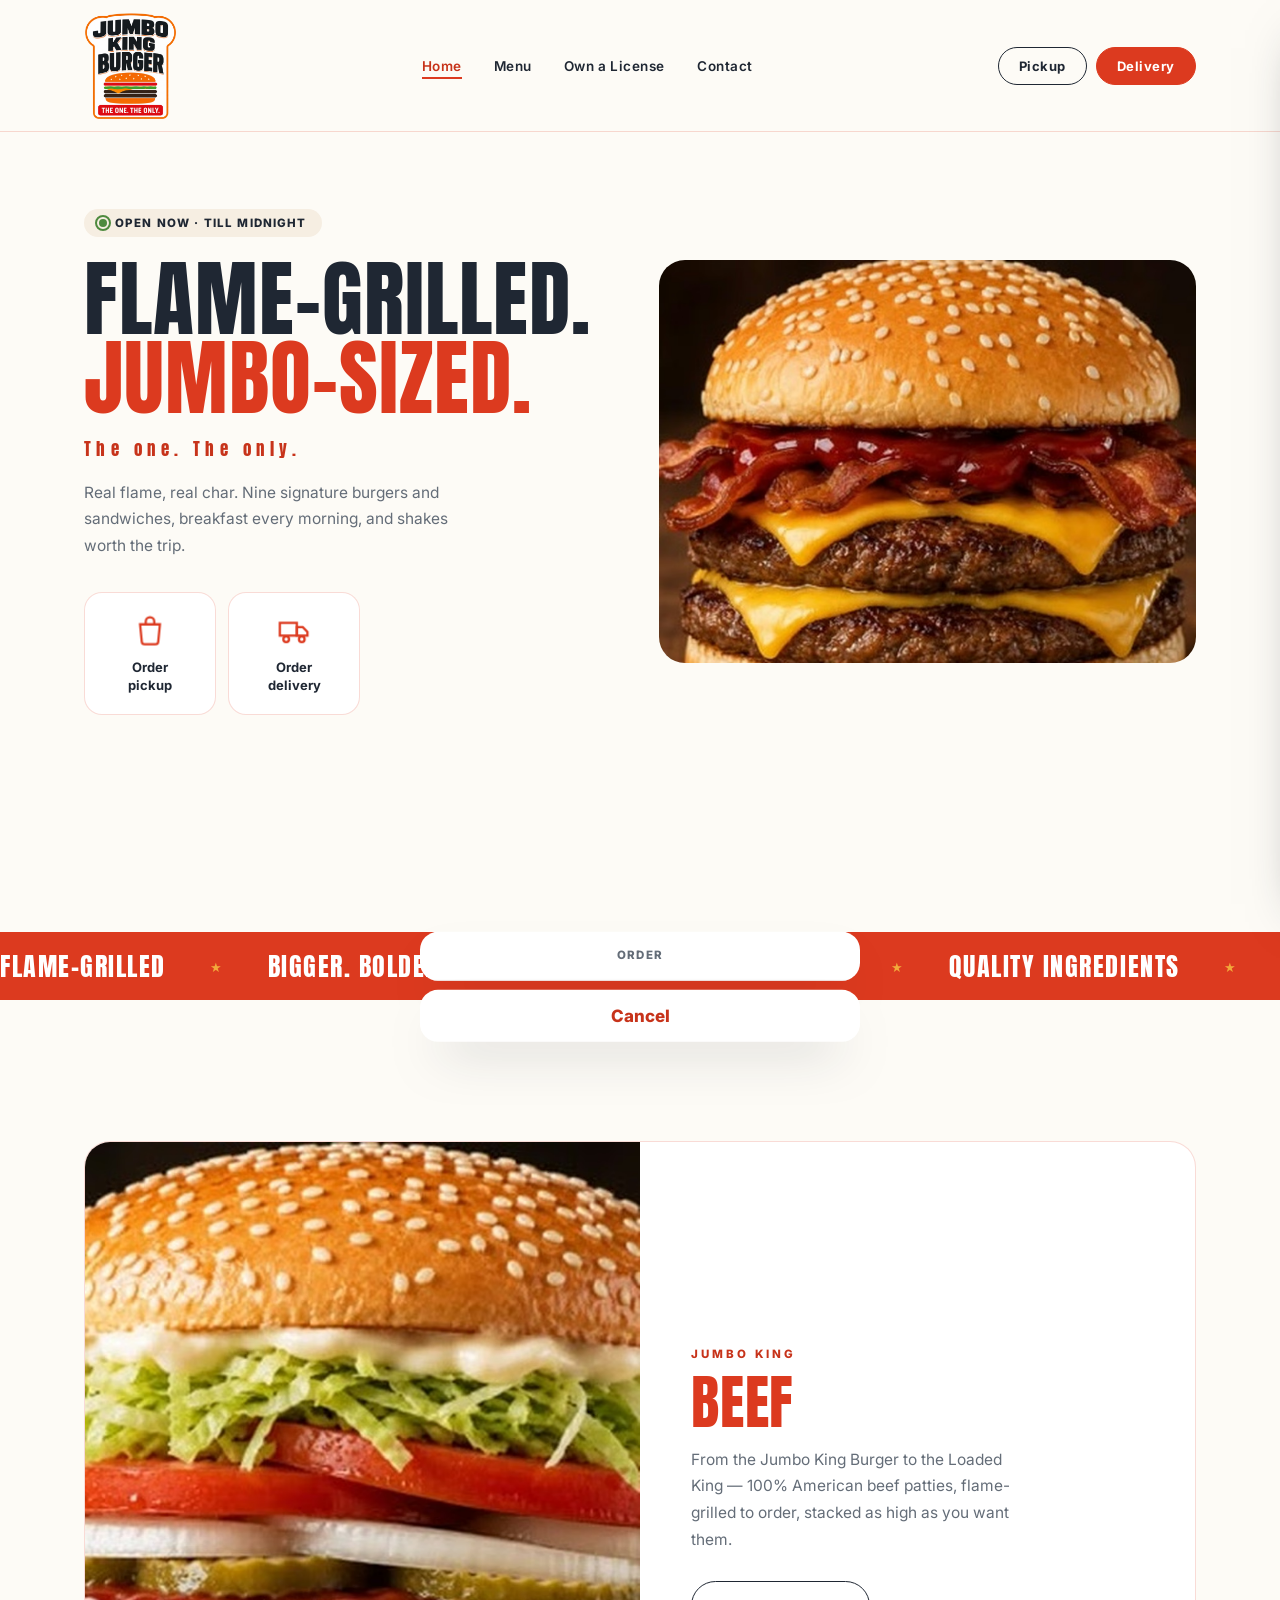
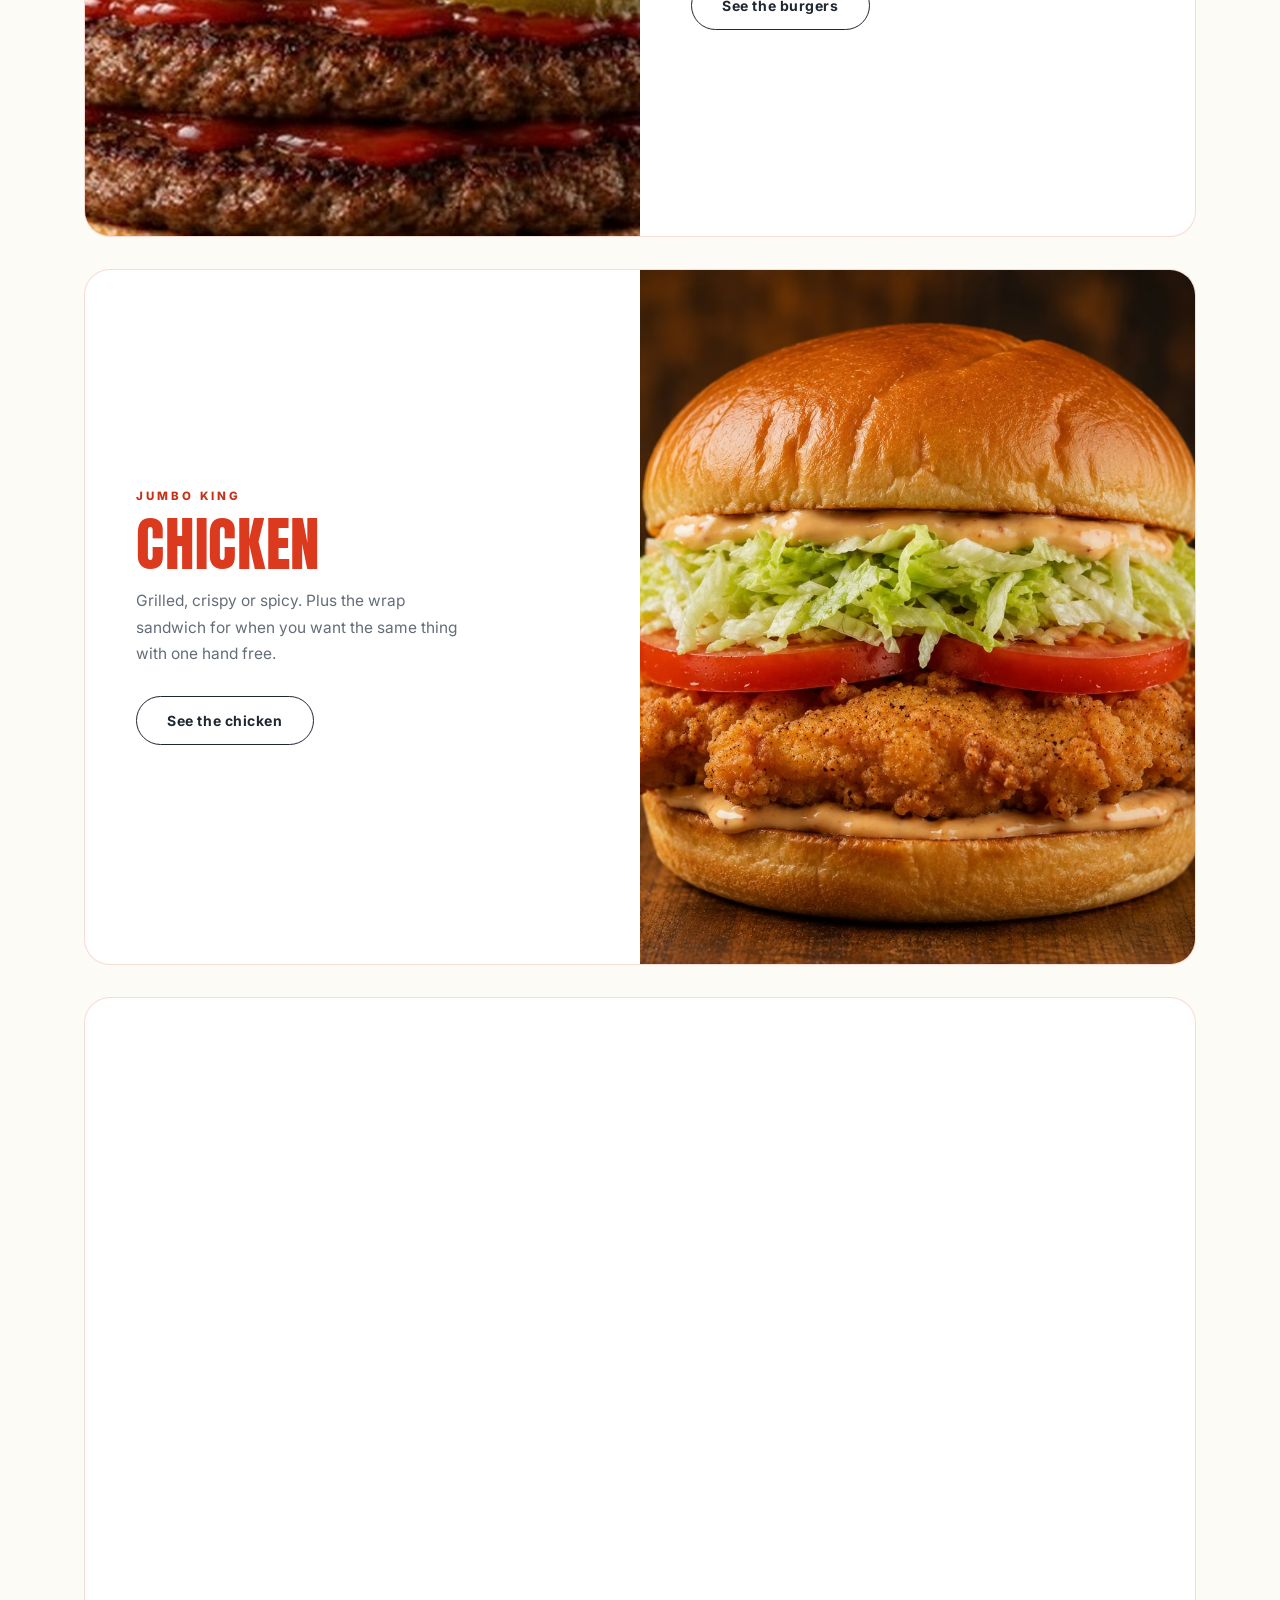
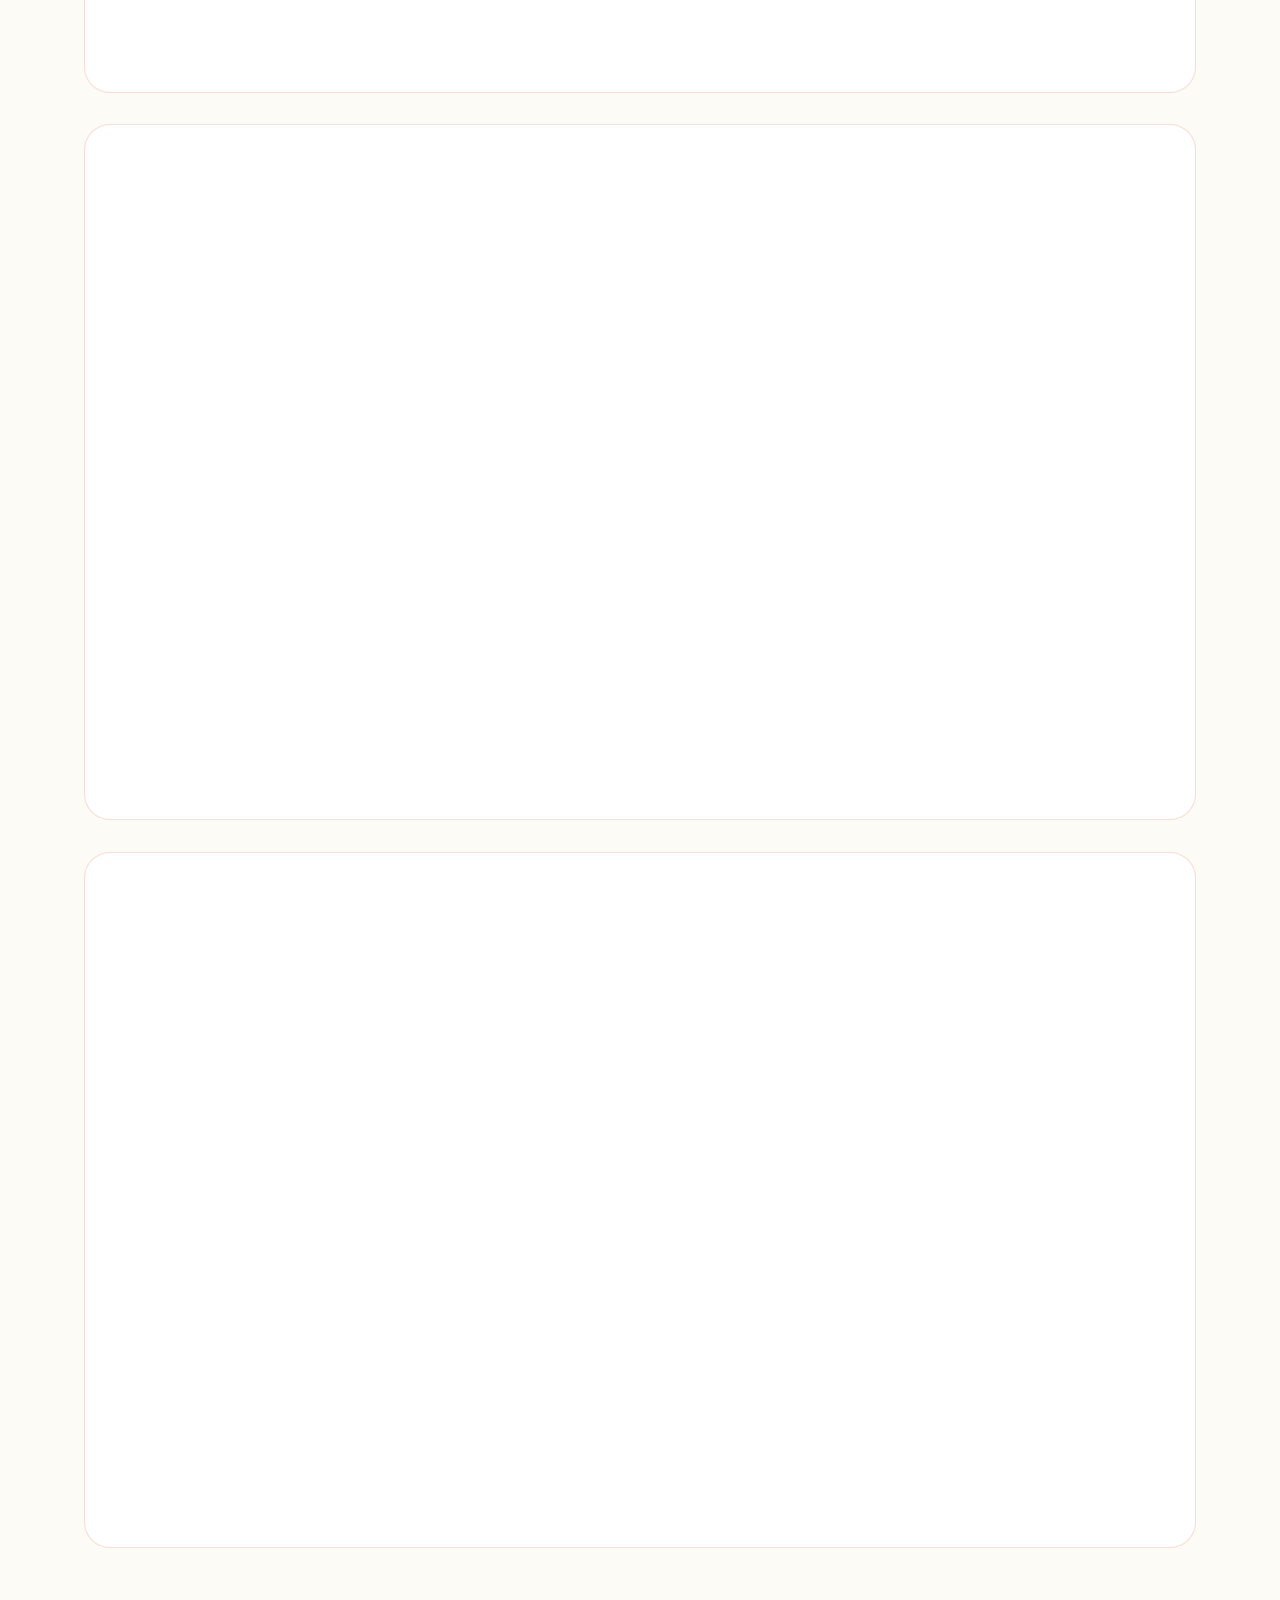
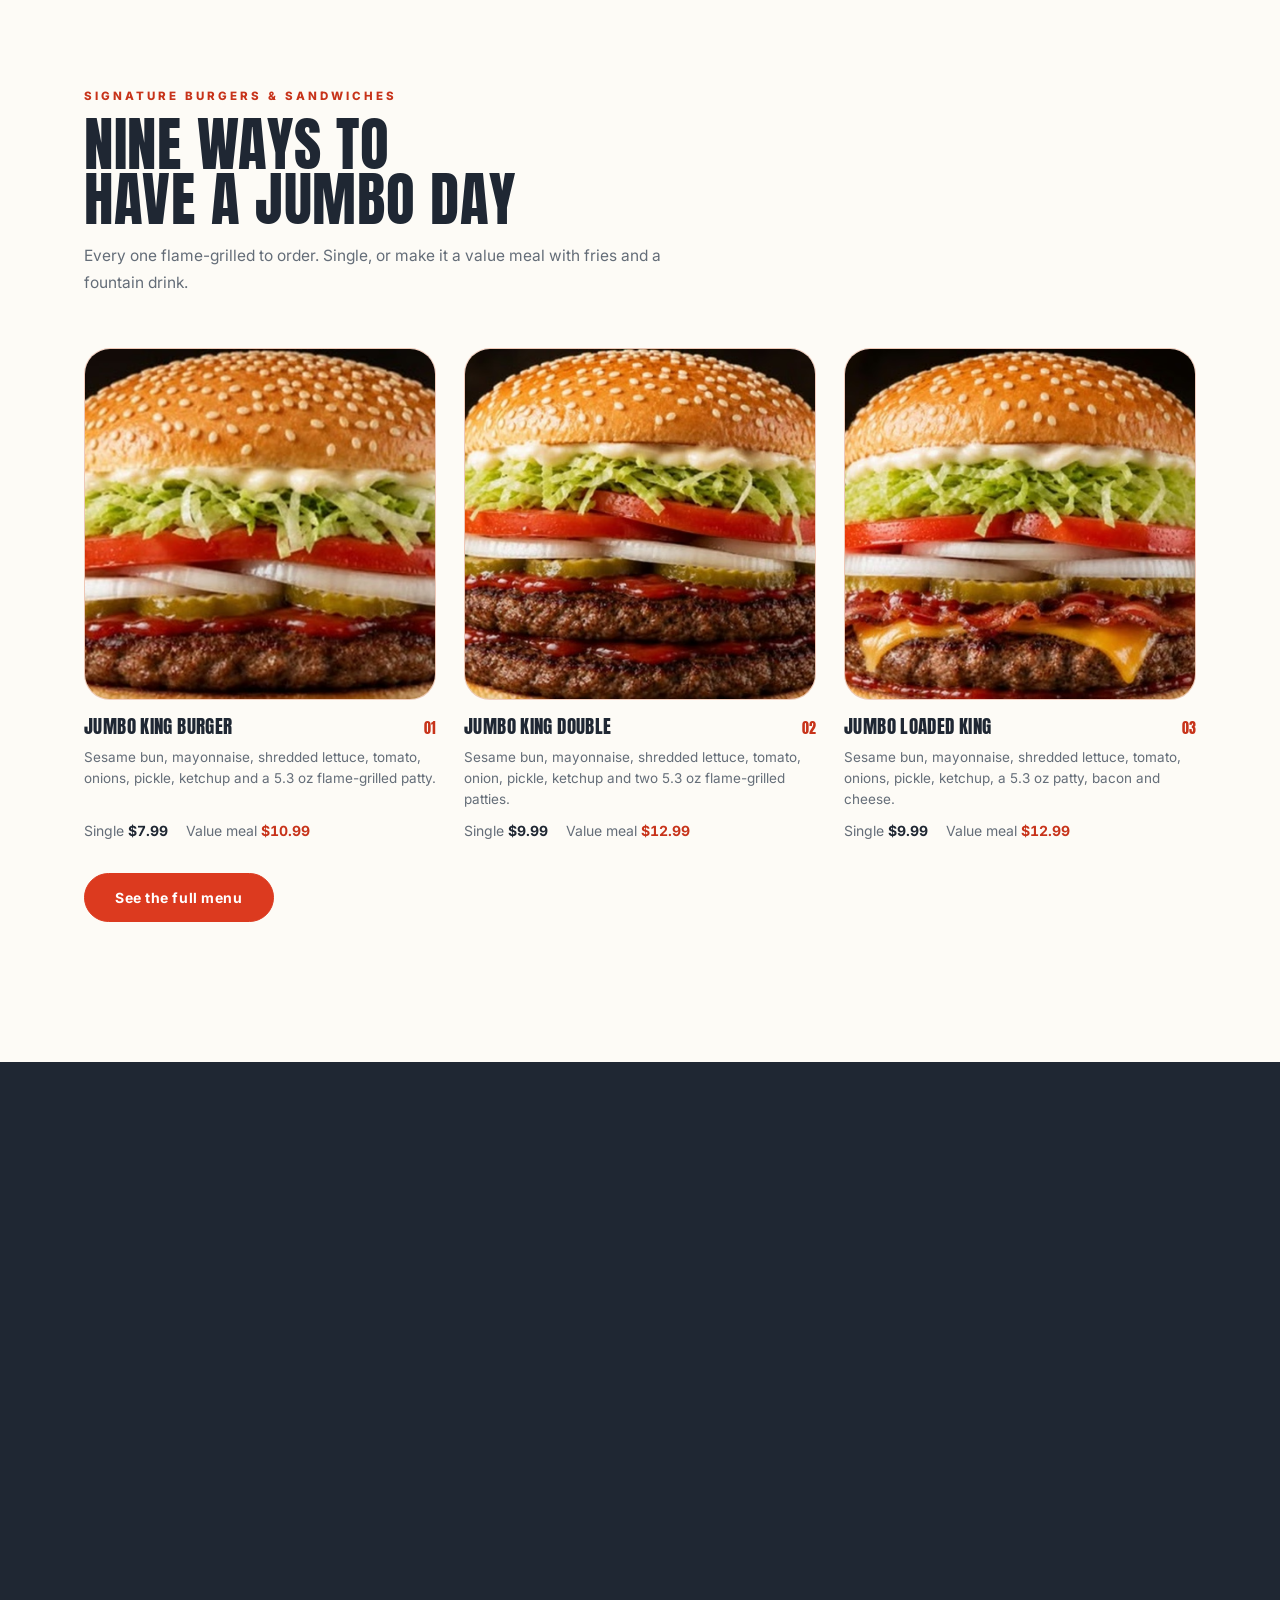
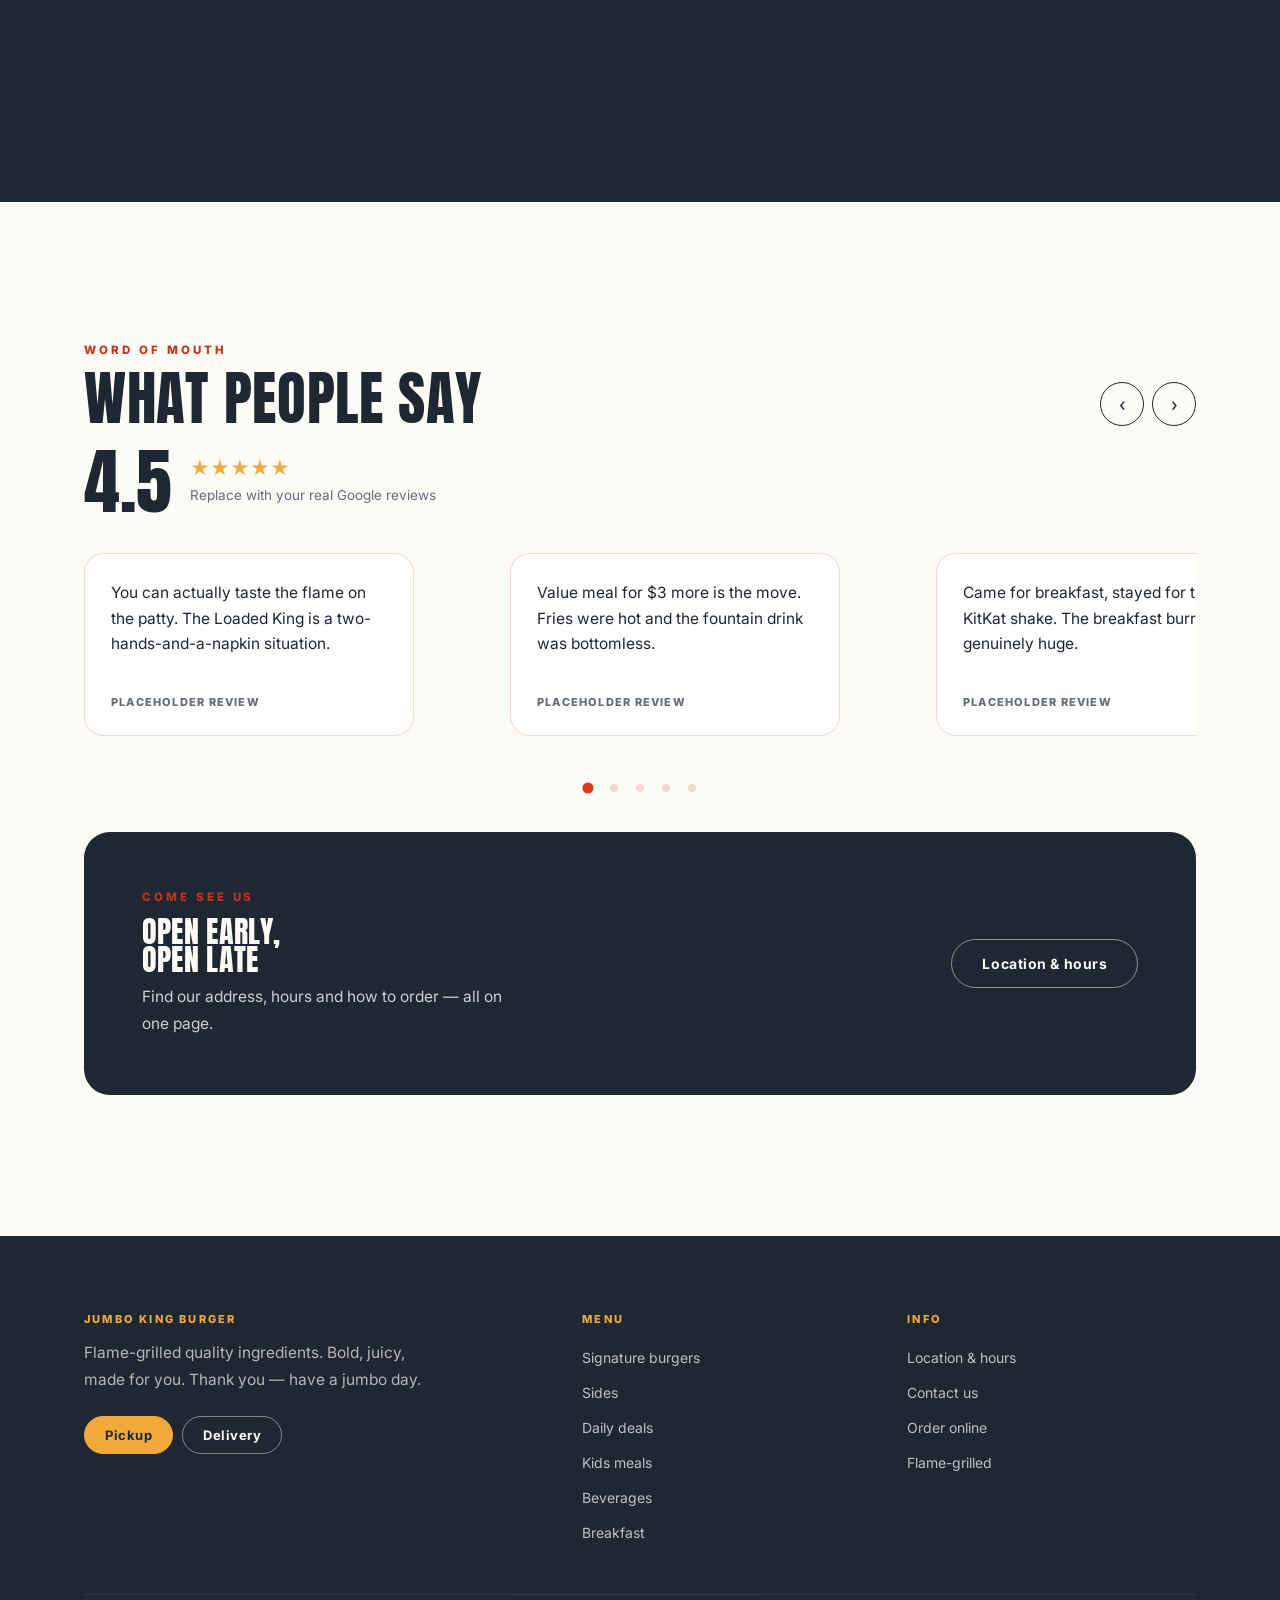
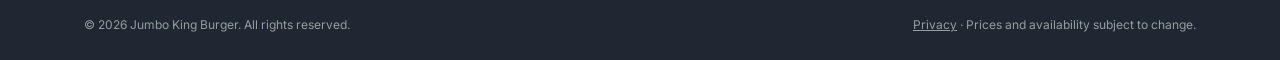
==== commit 94b89ad4: "fix: favicon/app icons now use the real logo, not a hand-drawn approximation Replaced the inline han" ====
--- a/index.html
+++ b/index.html
@@ -14,13 +14,13 @@
      browser's preload scanner can't discover it in raw HTML — this preload is
      hand-kept in sync with that path; if the hero photo changes, update both. -->
 <link rel="preload" as="image" type="image/avif" href="/assets/img/hero.avif" fetchpriority="high">
-<link rel="icon" href="data:image/svg+xml,<svg xmlns='http://www.w3.org/2000/svg' viewBox='0 0 100 116'><path d='M18 108L82 108Q90 108 90 100L90 50C90 24 75 6 50 6C25 6 10 24 10 50L10 100Q10 108 18 108Z' fill='%23FFFFFF' stroke='%23F2660D' stroke-width='5'/><path d='M26 62c0-7 11-12 24-12s24 5 24 12z' fill='%23F2A93B'/><rect x='25' y='63' width='50' height='4' rx='2' fill='%23DA1E28'/><rect x='26' y='68' width='48' height='4' rx='2' fill='%234CAF3E'/><rect x='25' y='73' width='50' height='4.5' rx='2.2' fill='%234A2E1D'/><rect x='25' y='79' width='50' height='4.5' rx='2.2' fill='%234A2E1D'/><path d='M27 85h46c0 4-8 7-23 7s-23-3-23-7z' fill='%23F2A93B'/></svg>">
+<link rel="icon" type="image/png" href="/assets/favicon.png">
 <script>document.documentElement.classList.add('js');try{if(sessionStorage.getItem('jkb-seen'))document.documentElement.classList.add('loaded-before')}catch(e){}</script>
 <link rel="canonical" href="https://jumbo-king-1.ahmedbarkat1067.workers.dev/">
 <meta name="referrer" content="strict-origin-when-cross-origin">
 <meta name="format-detection" content="telephone=yes">
 <link rel="manifest" href="/manifest.webmanifest">
-<link rel="apple-touch-icon" href="/assets/icon-192.svg">
+<link rel="apple-touch-icon" href="/assets/apple-touch-icon.png">
 <meta property="og:type" content="website">
 <meta property="og:site_name" content="Jumbo King Burger">
 <meta property="og:locale" content="en_US">
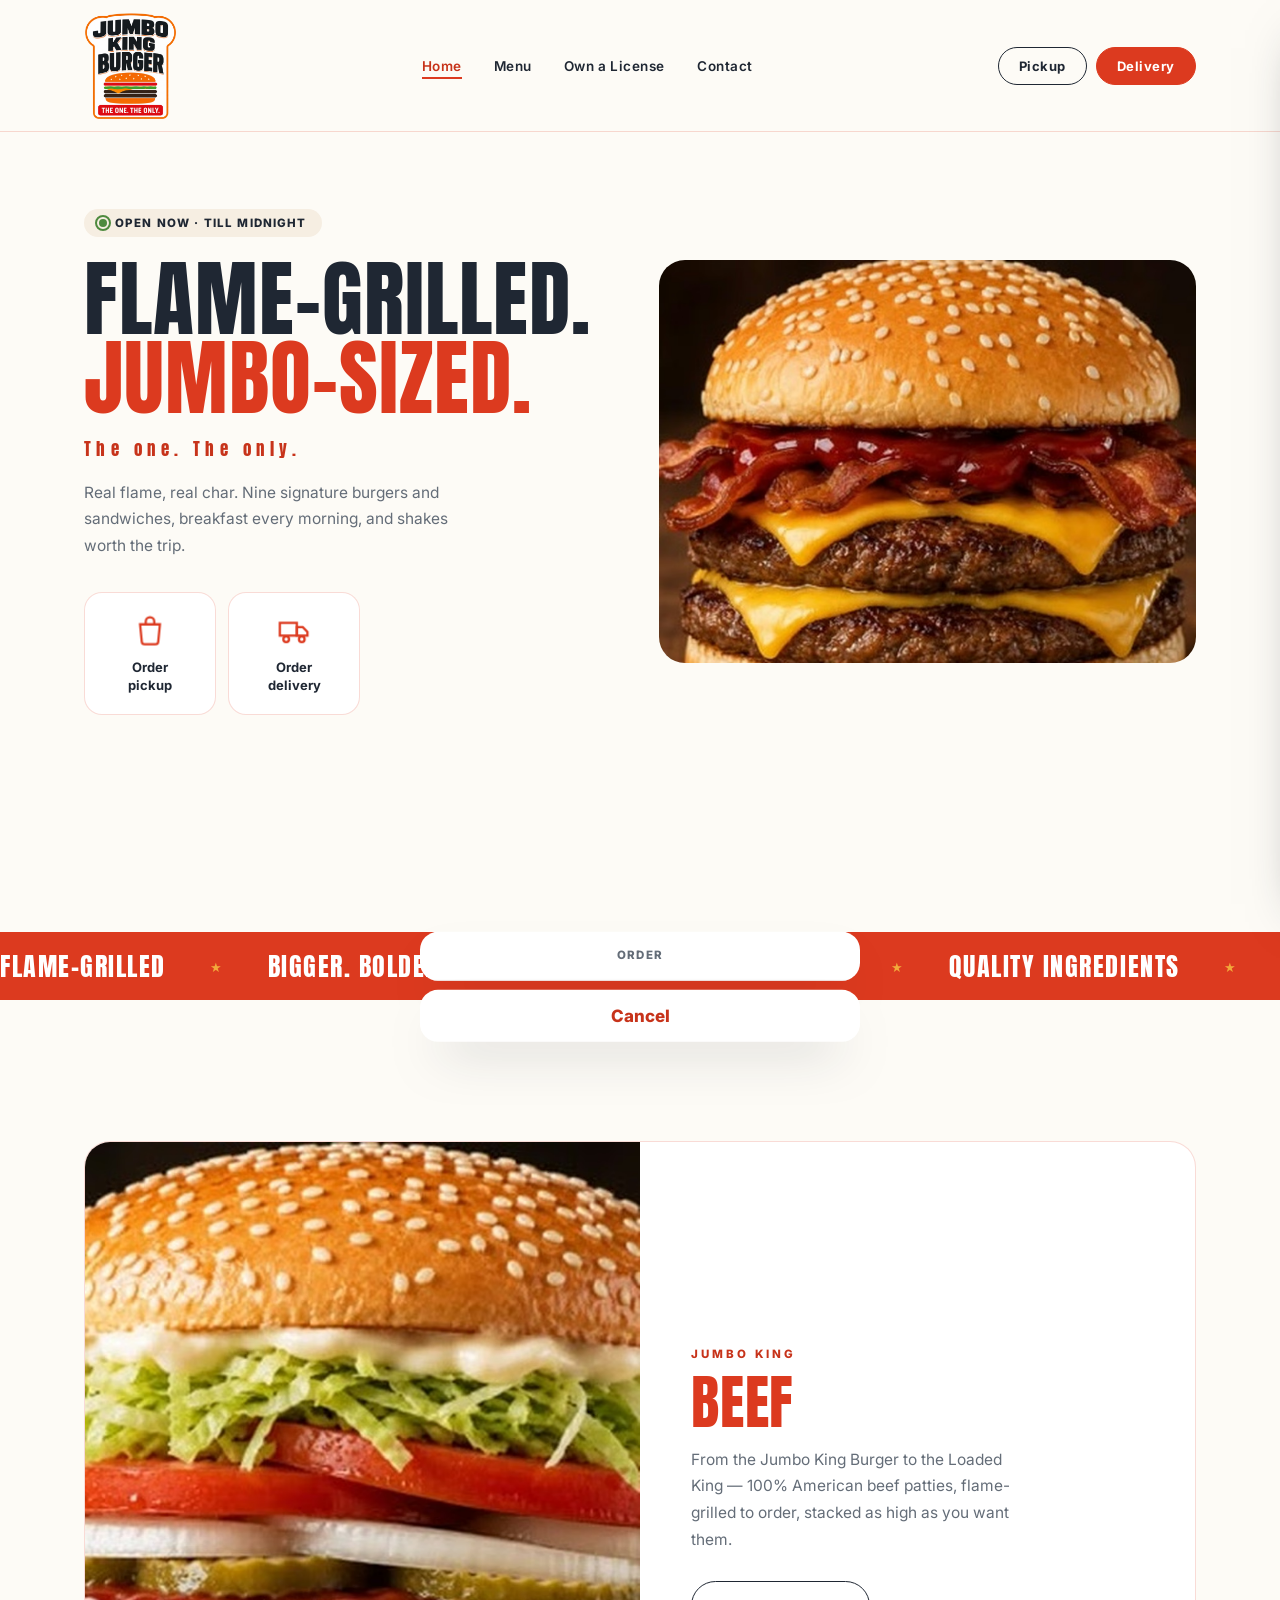
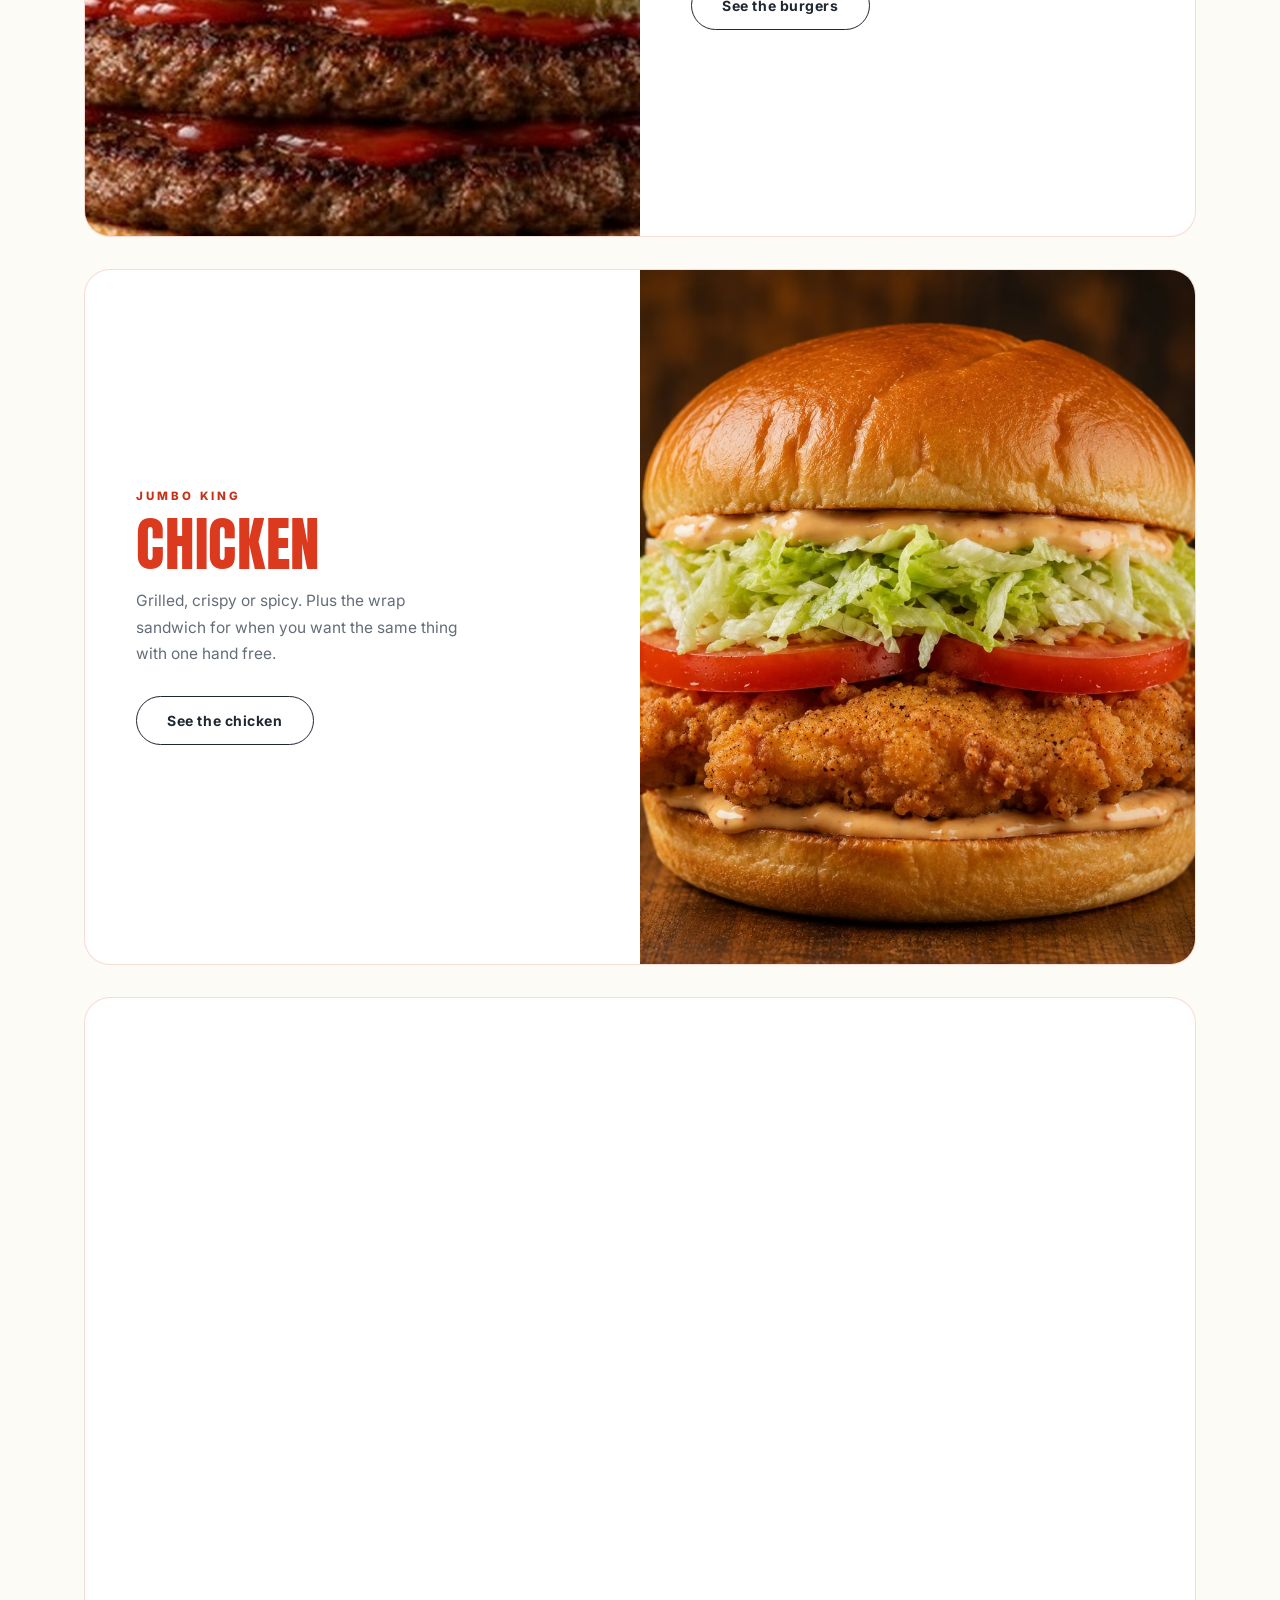
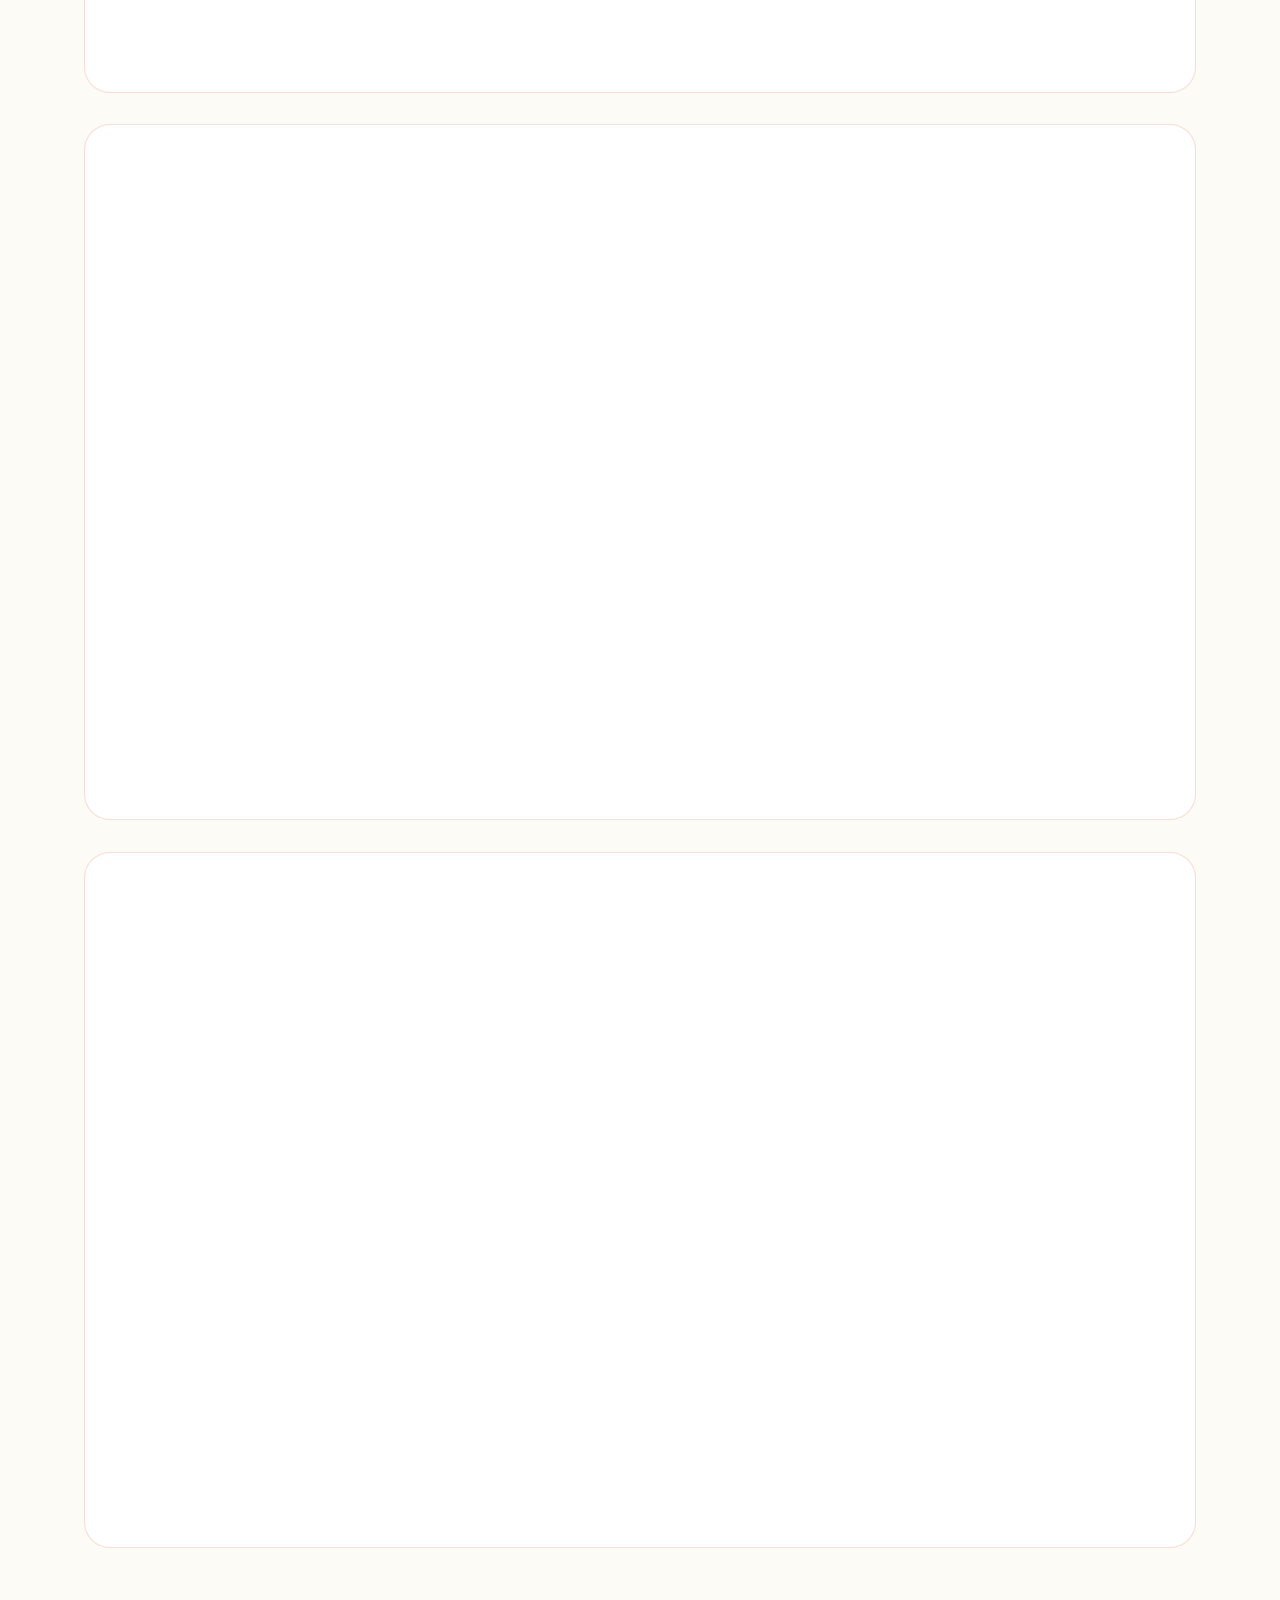
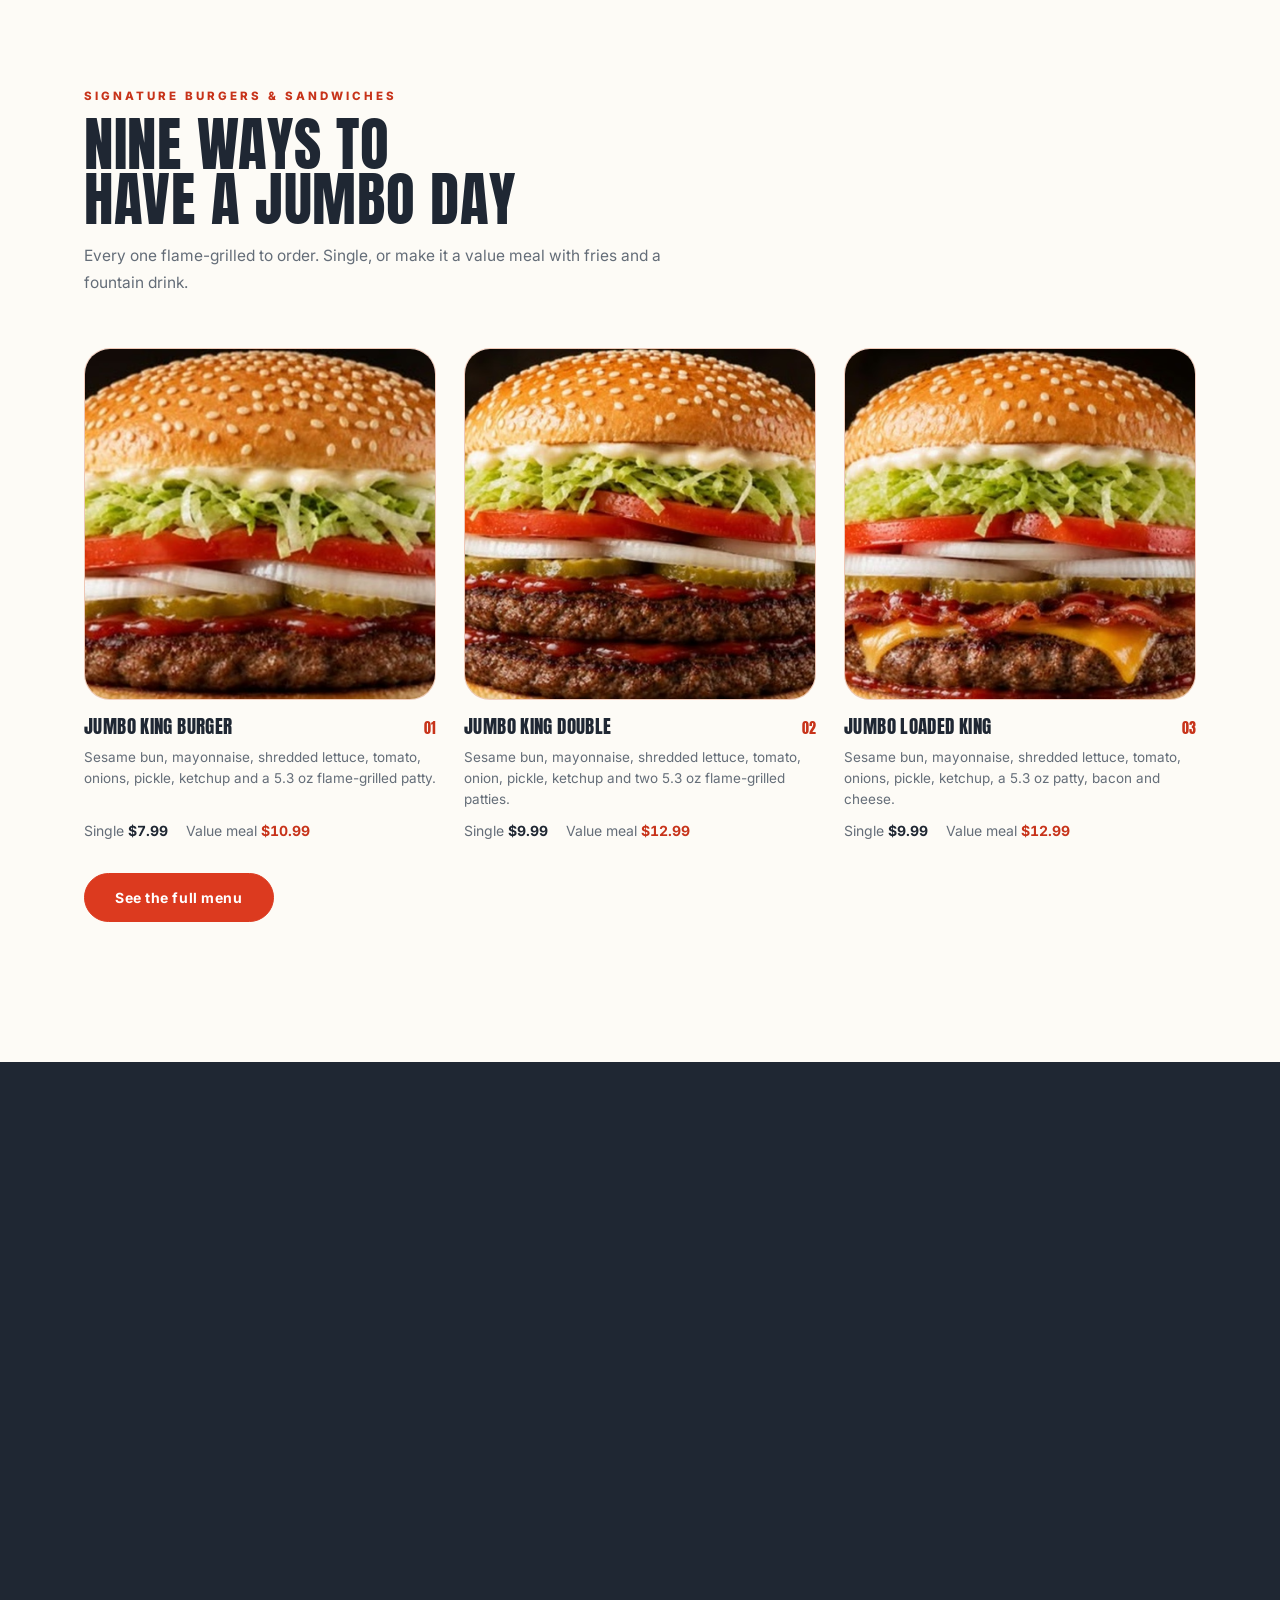
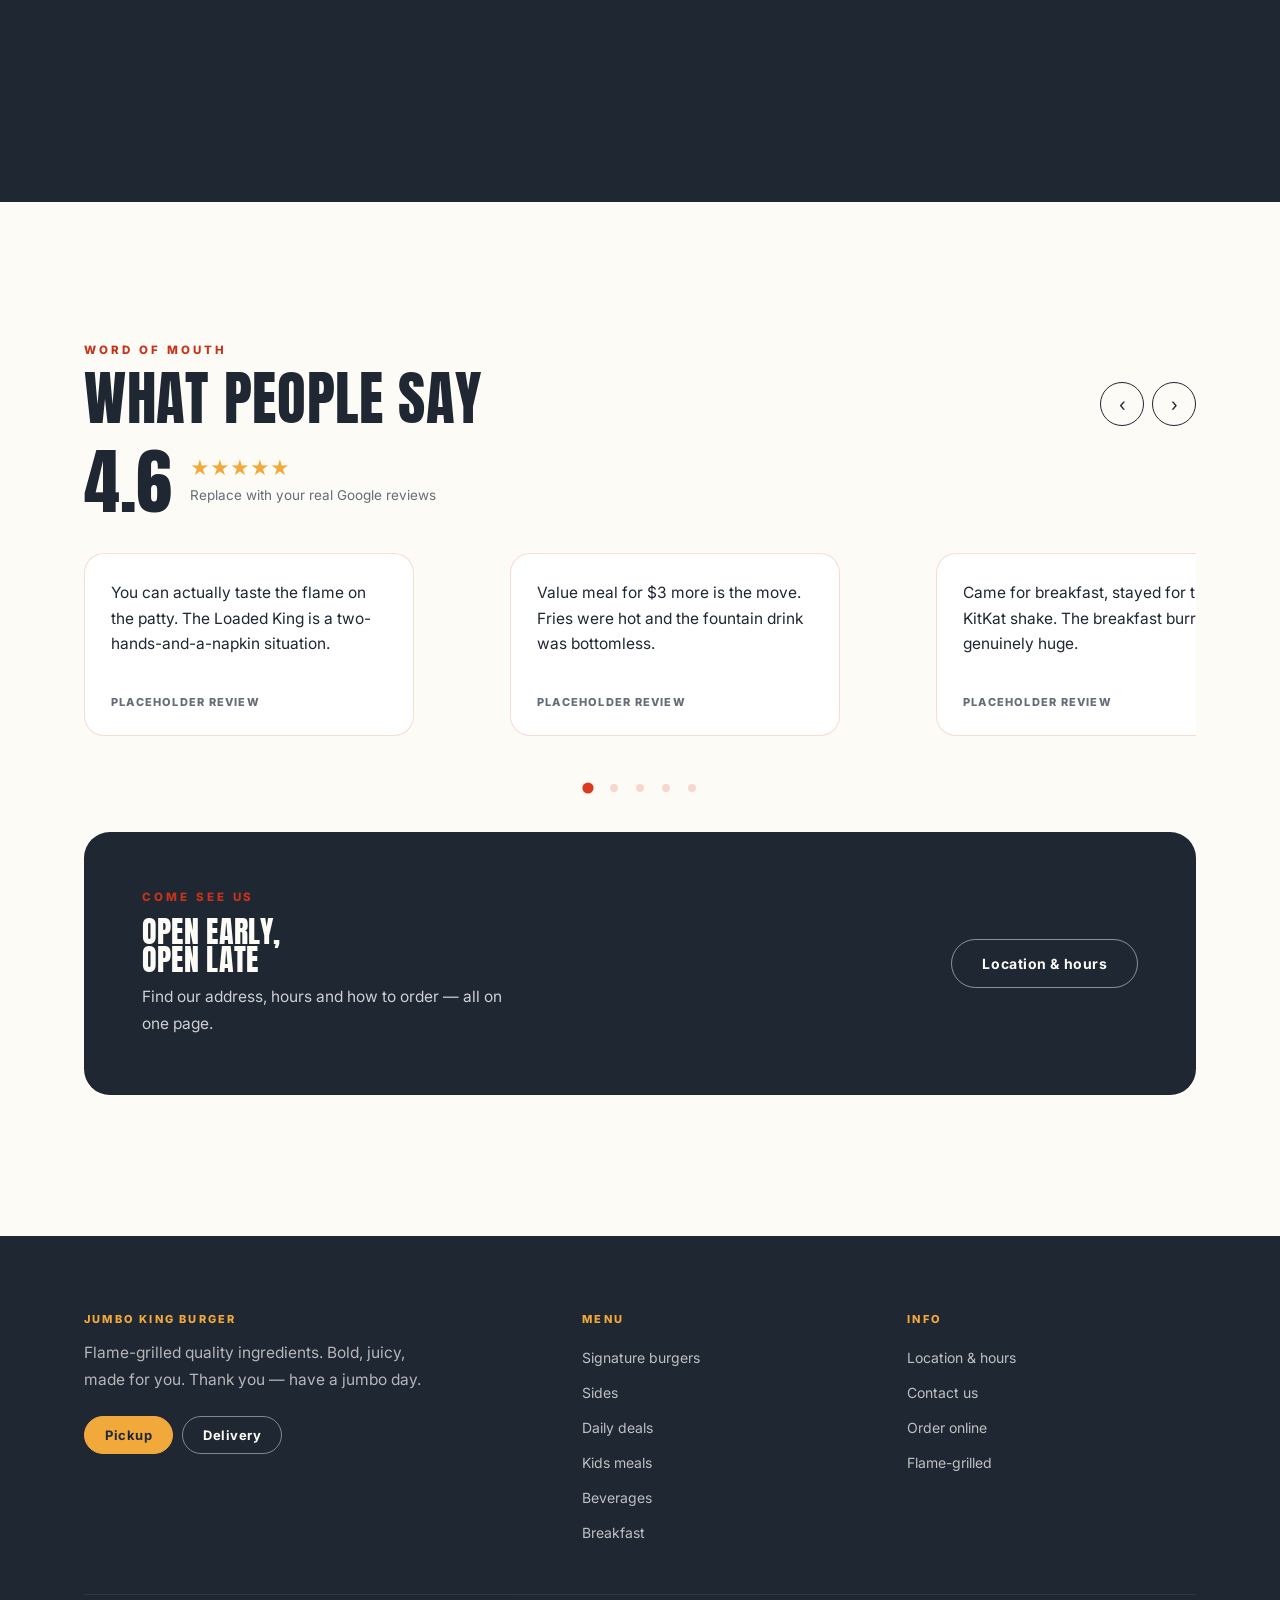
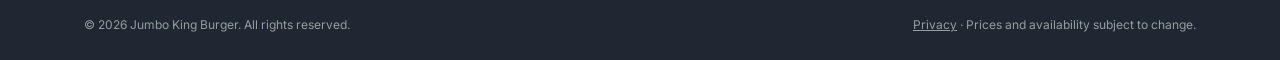
==== commit 29b51c1f: "chore: add Google Search Console verification meta tag" ====
--- a/index.html
+++ b/index.html
@@ -16,7 +16,10 @@
 <link rel="preload" as="image" type="image/avif" href="/assets/img/hero.avif" fetchpriority="high">
 <link rel="icon" type="image/png" href="/assets/favicon.png">
 <script>document.documentElement.classList.add('js');try{if(sessionStorage.getItem('jkb-seen'))document.documentElement.classList.add('loaded-before')}catch(e){}</script>
-<link rel="canonical" href="https://jumbo-king-1.ahmedbarkat1067.workers.dev/">
+<link rel="canonical" href="https://jumbokingburgers.com/">
+<!-- Google Search Console ownership proof. Verification is revoked if this is
+     removed, so it stays even after verifying. -->
+<meta name="google-site-verification" content="kjcuNoXlI5lIKbRCAlExrA7mQrEk49RgWAD1q5nHloA">
 <meta name="referrer" content="strict-origin-when-cross-origin">
 <meta name="format-detection" content="telephone=yes">
 <link rel="manifest" href="/manifest.webmanifest">
@@ -26,15 +29,15 @@
 <meta property="og:locale" content="en_US">
 <meta property="og:title" content="Jumbo King Burger — Flame-Grilled Burgers in Paterson, NJ">
 <meta property="og:description" content="Flame-grilled burgers and crispy chicken in Paterson, NJ. Nine signature sandwiches, all-morning breakfast, daily deals from $1.99, pickup or delivery.">
-<meta property="og:url" content="https://jumbo-king-1.ahmedbarkat1067.workers.dev/">
-<meta property="og:image" content="https://jumbo-king-1.ahmedbarkat1067.workers.dev/assets/img/og-image.jpg">
+<meta property="og:url" content="https://jumbokingburgers.com/">
+<meta property="og:image" content="https://jumbokingburgers.com/assets/img/og-image.jpg">
 <meta property="og:image:width" content="1200">
 <meta property="og:image:height" content="630">
 <meta property="og:image:alt" content="A flame-grilled Jumbo King Burger with fries and a drink">
 <meta name="twitter:card" content="summary_large_image">
 <meta name="twitter:title" content="Jumbo King Burger — Flame-Grilled Burgers in Paterson, NJ">
 <meta name="twitter:description" content="Flame-grilled burgers and crispy chicken in Paterson, NJ. Nine signature sandwiches, all-morning breakfast, daily deals from $1.99, pickup or delivery.">
-<meta name="twitter:image" content="https://jumbo-king-1.ahmedbarkat1067.workers.dev/assets/img/og-image.jpg">
+<meta name="twitter:image" content="https://jumbokingburgers.com/assets/img/og-image.jpg">
 </head>
 <body>
 <a class="skip" href="#main">Skip to content</a>
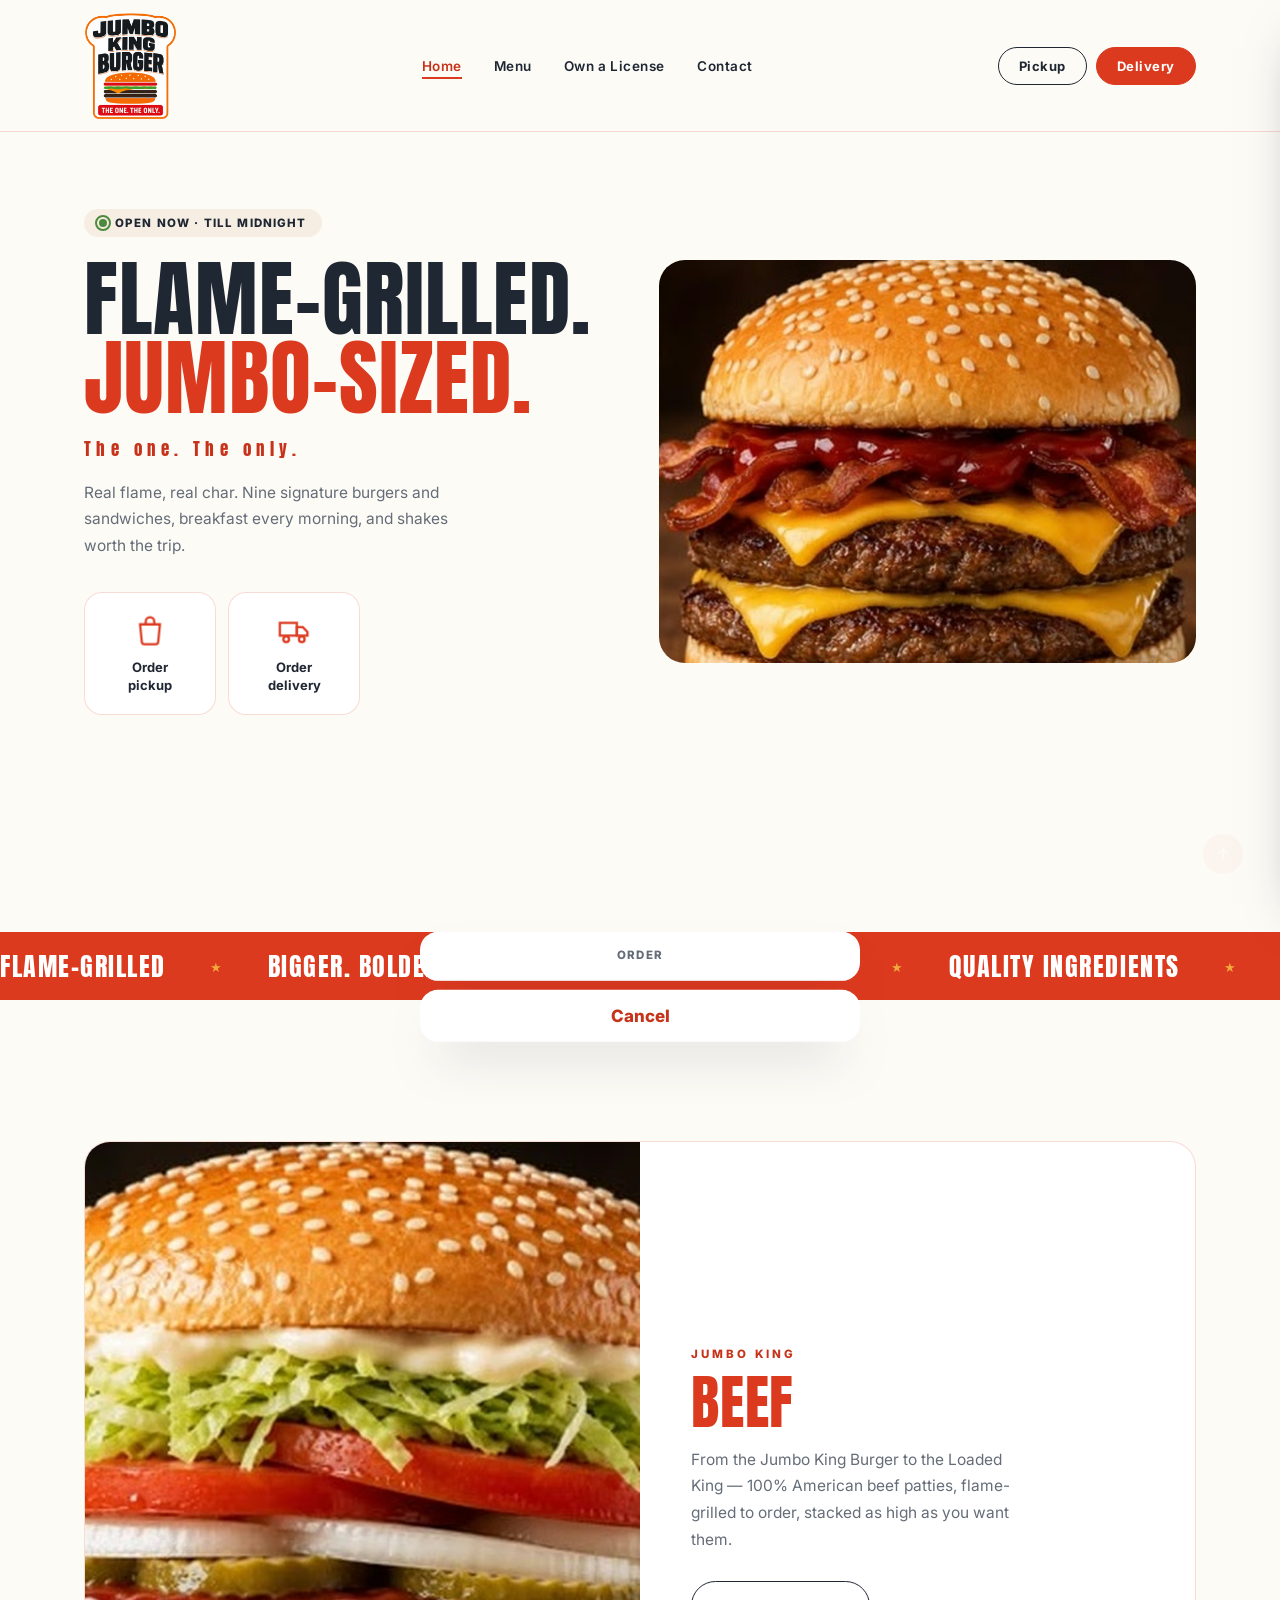
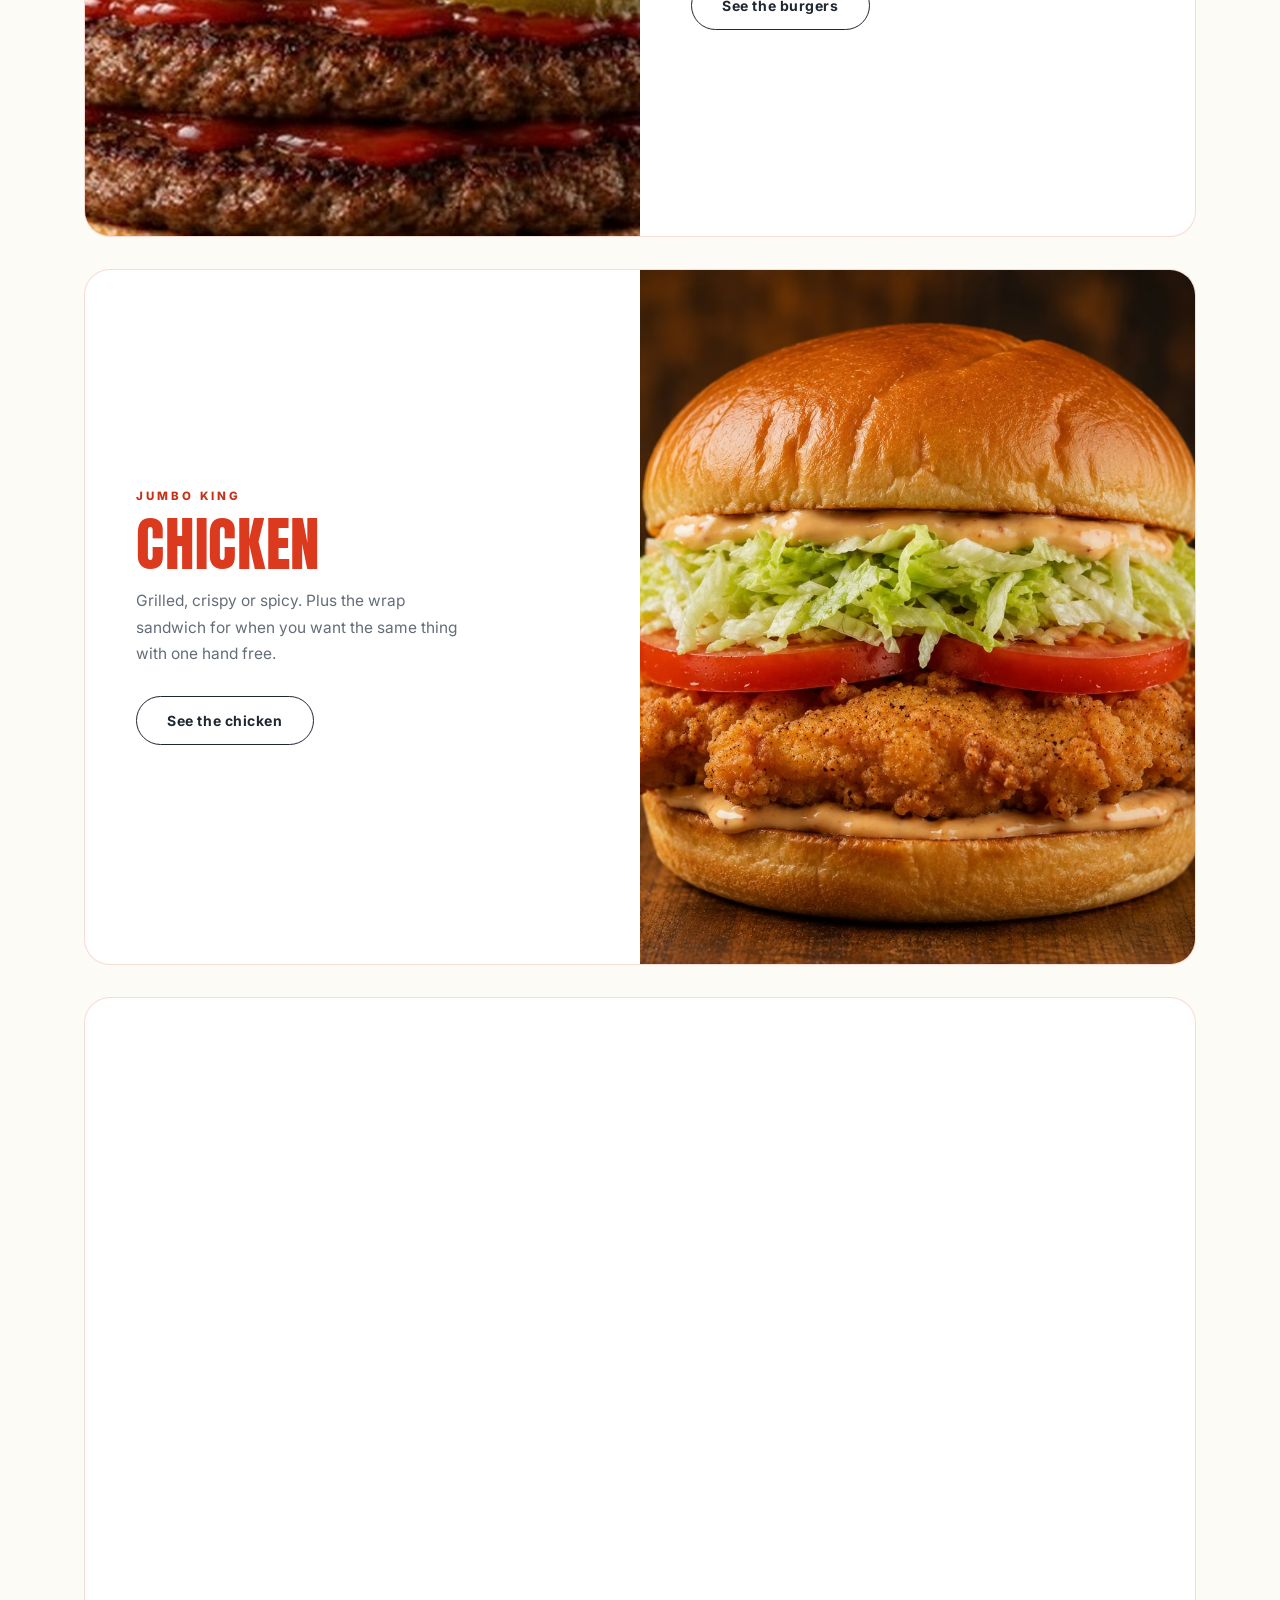
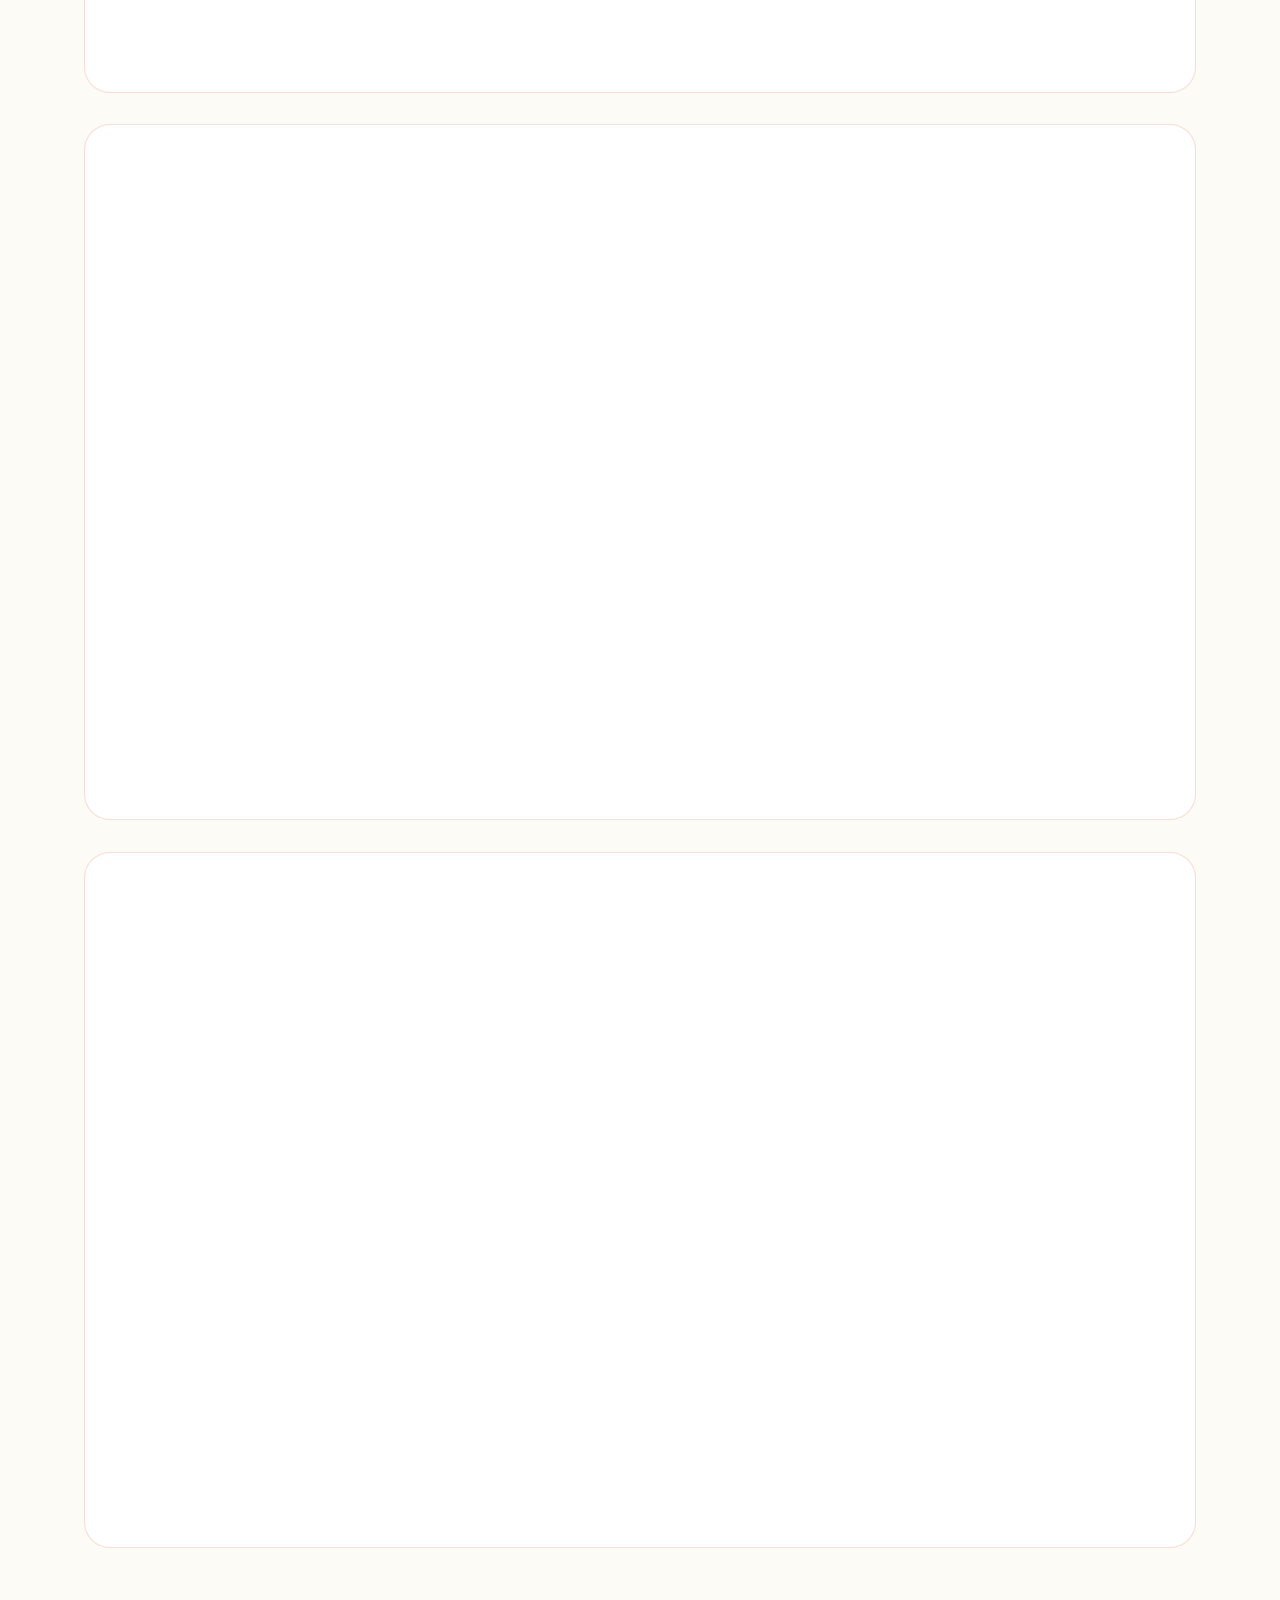
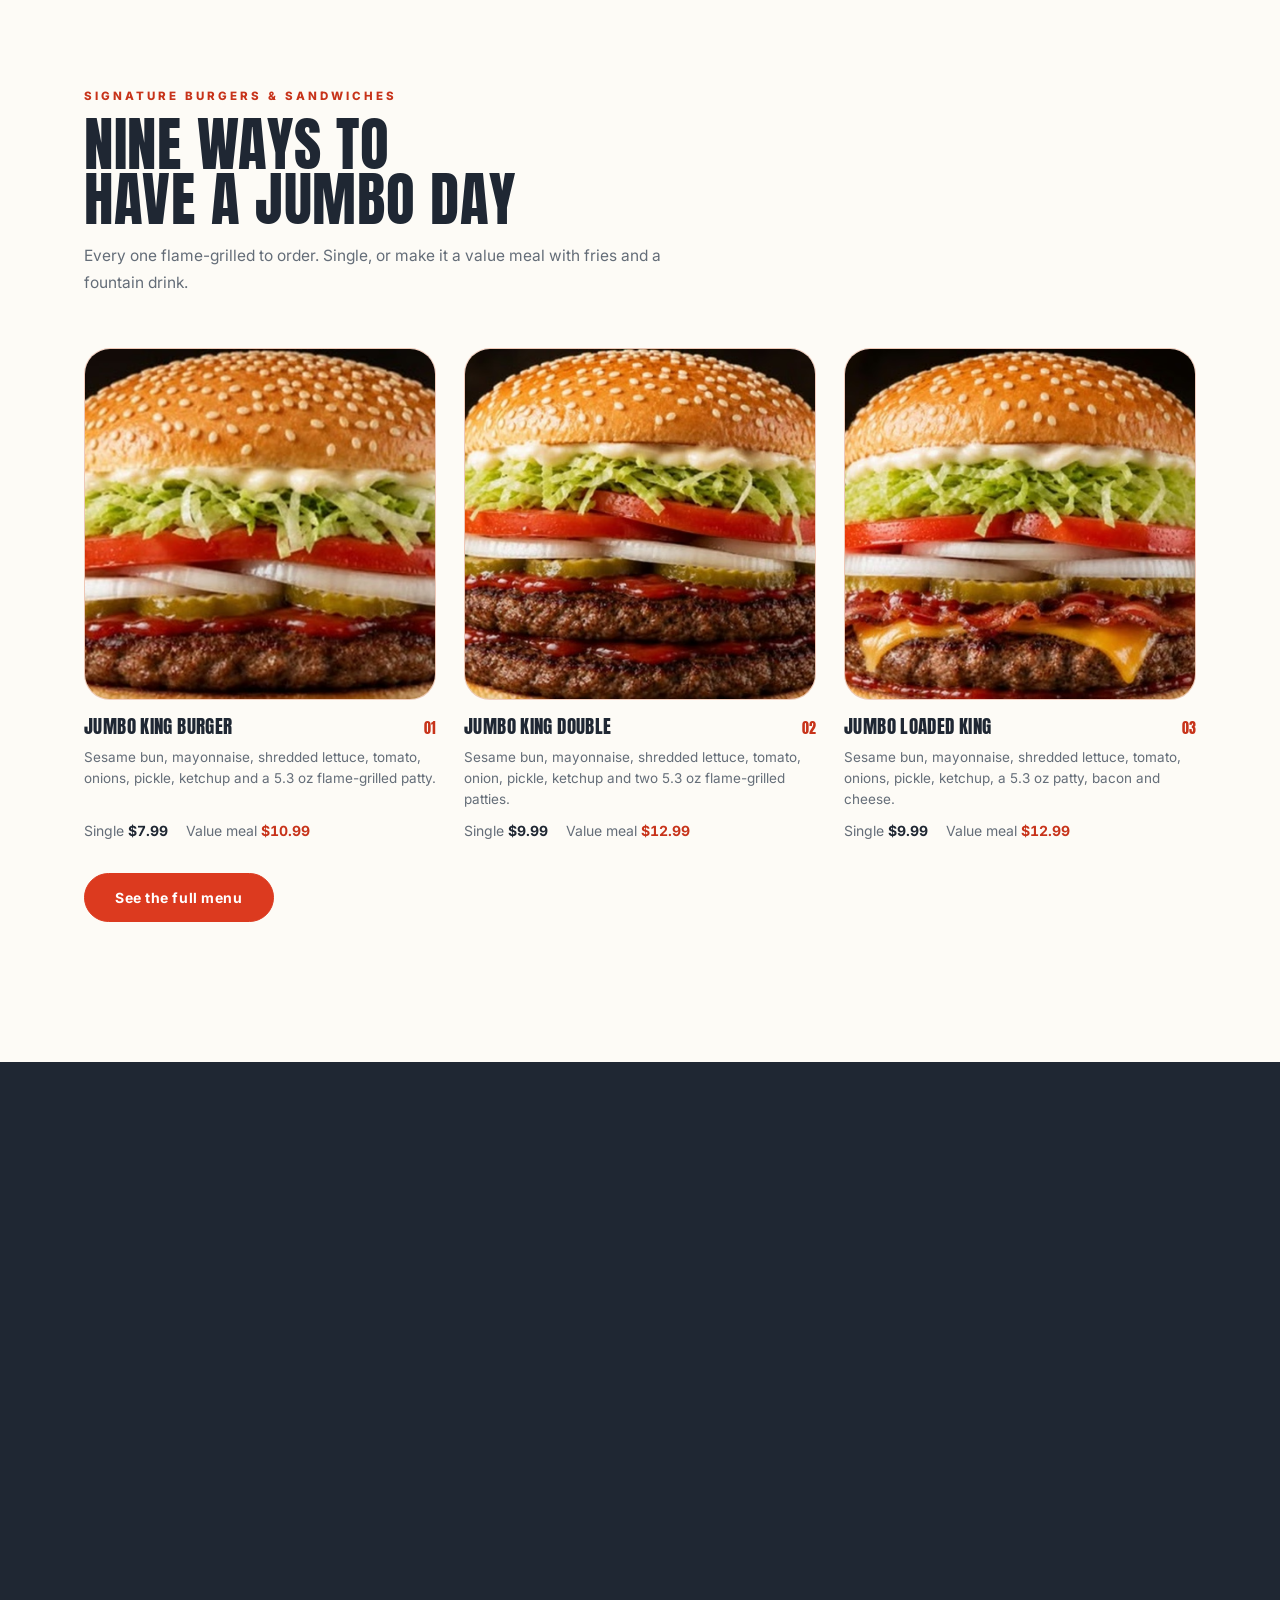
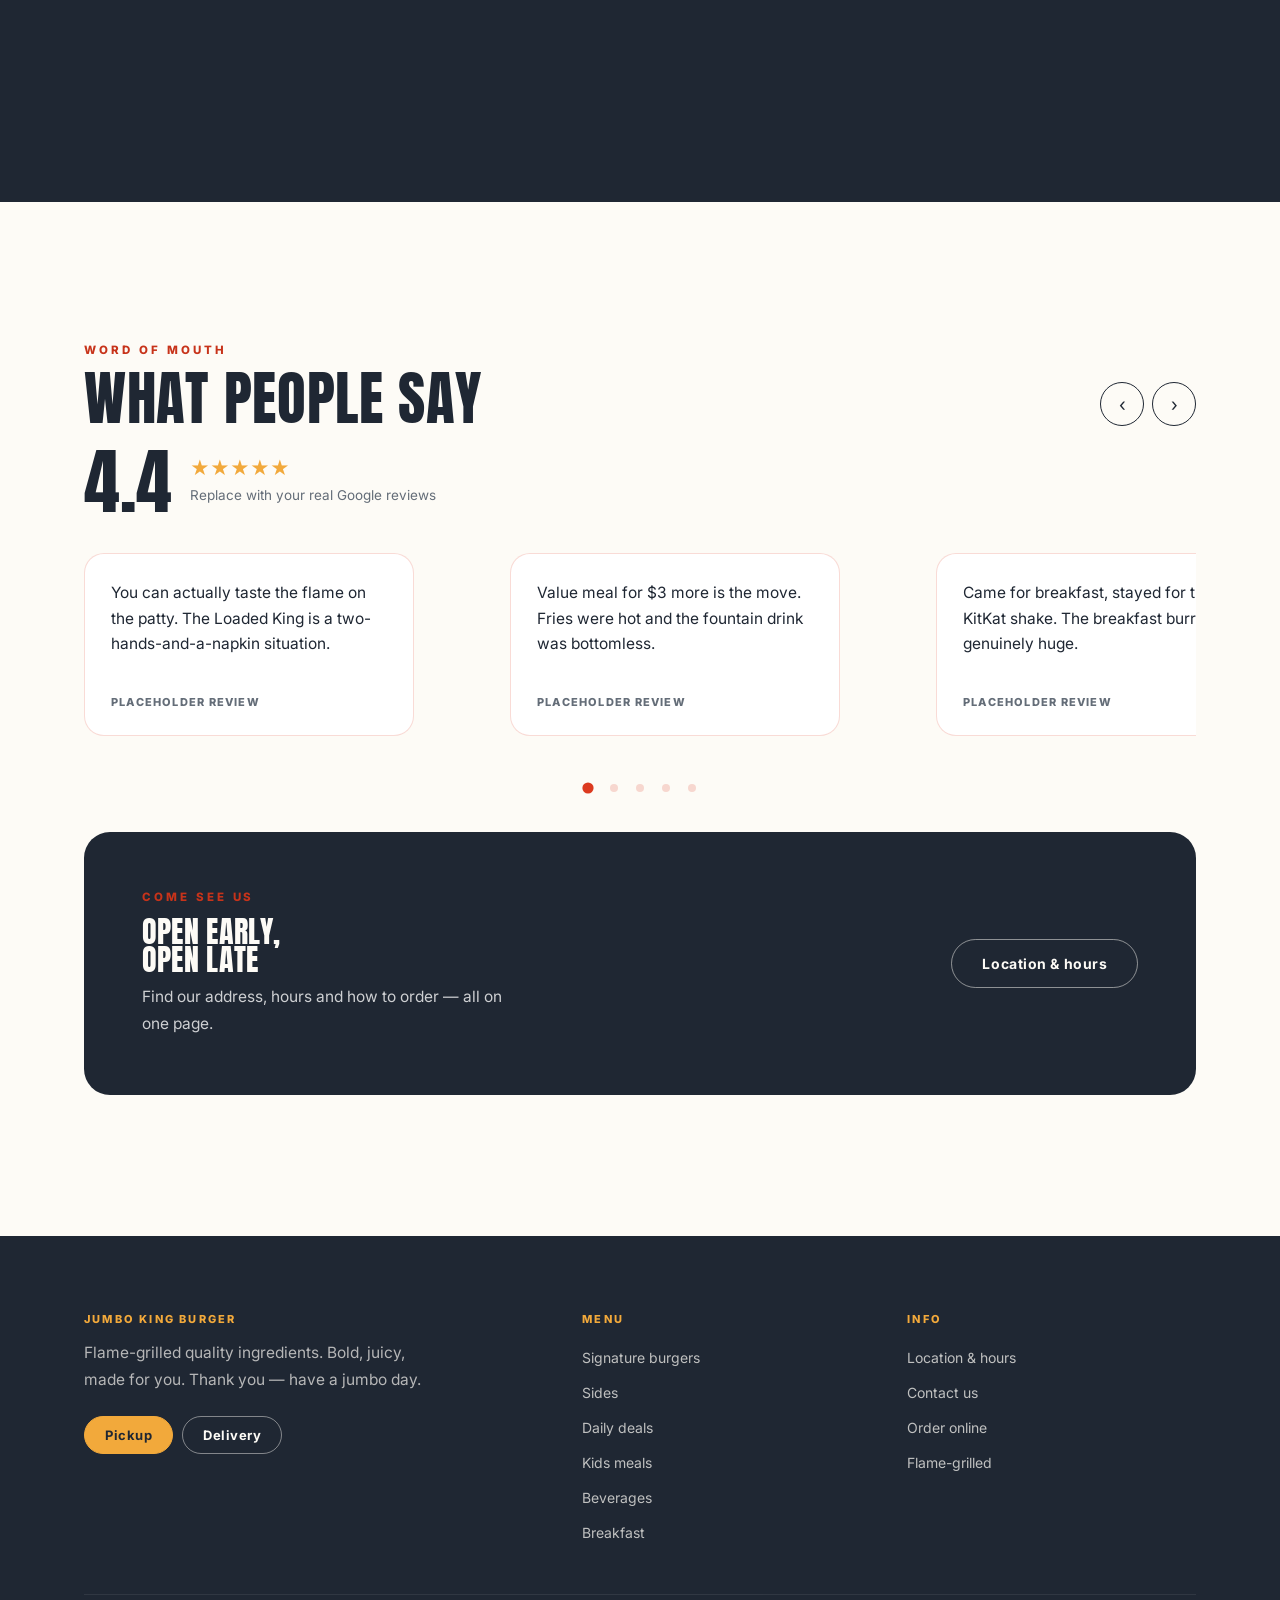
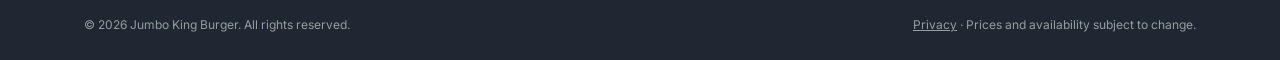
==== commit 80ff3435: "fix: patty copy still said 'quarter-pound' in the grill steps Client corrected this to 100% American" ====
--- a/index.html
+++ b/index.html
@@ -212,7 +212,7 @@
         <p style="margin-top:16px">Not pressed on a flat-top. Scroll and watch a King get built.</p>
         <ol class="gsteps" id="steps">
           <li><b>01</b><span>Toasted sesame bun, straight off the grill</span></li>
-          <li><b>02</b><span>Quarter-pound patty over open flame</span></li>
+          <li><b>02</b><span>100% American beef patty over open flame</span></li>
           <li><b>03</b><span>Second patty — that's the Double</span></li>
           <li><b>04</b><span>American cheese, melted right on top</span></li>
           <li><b>05</b><span>Lettuce, tomato, onion, pickle</span></li>
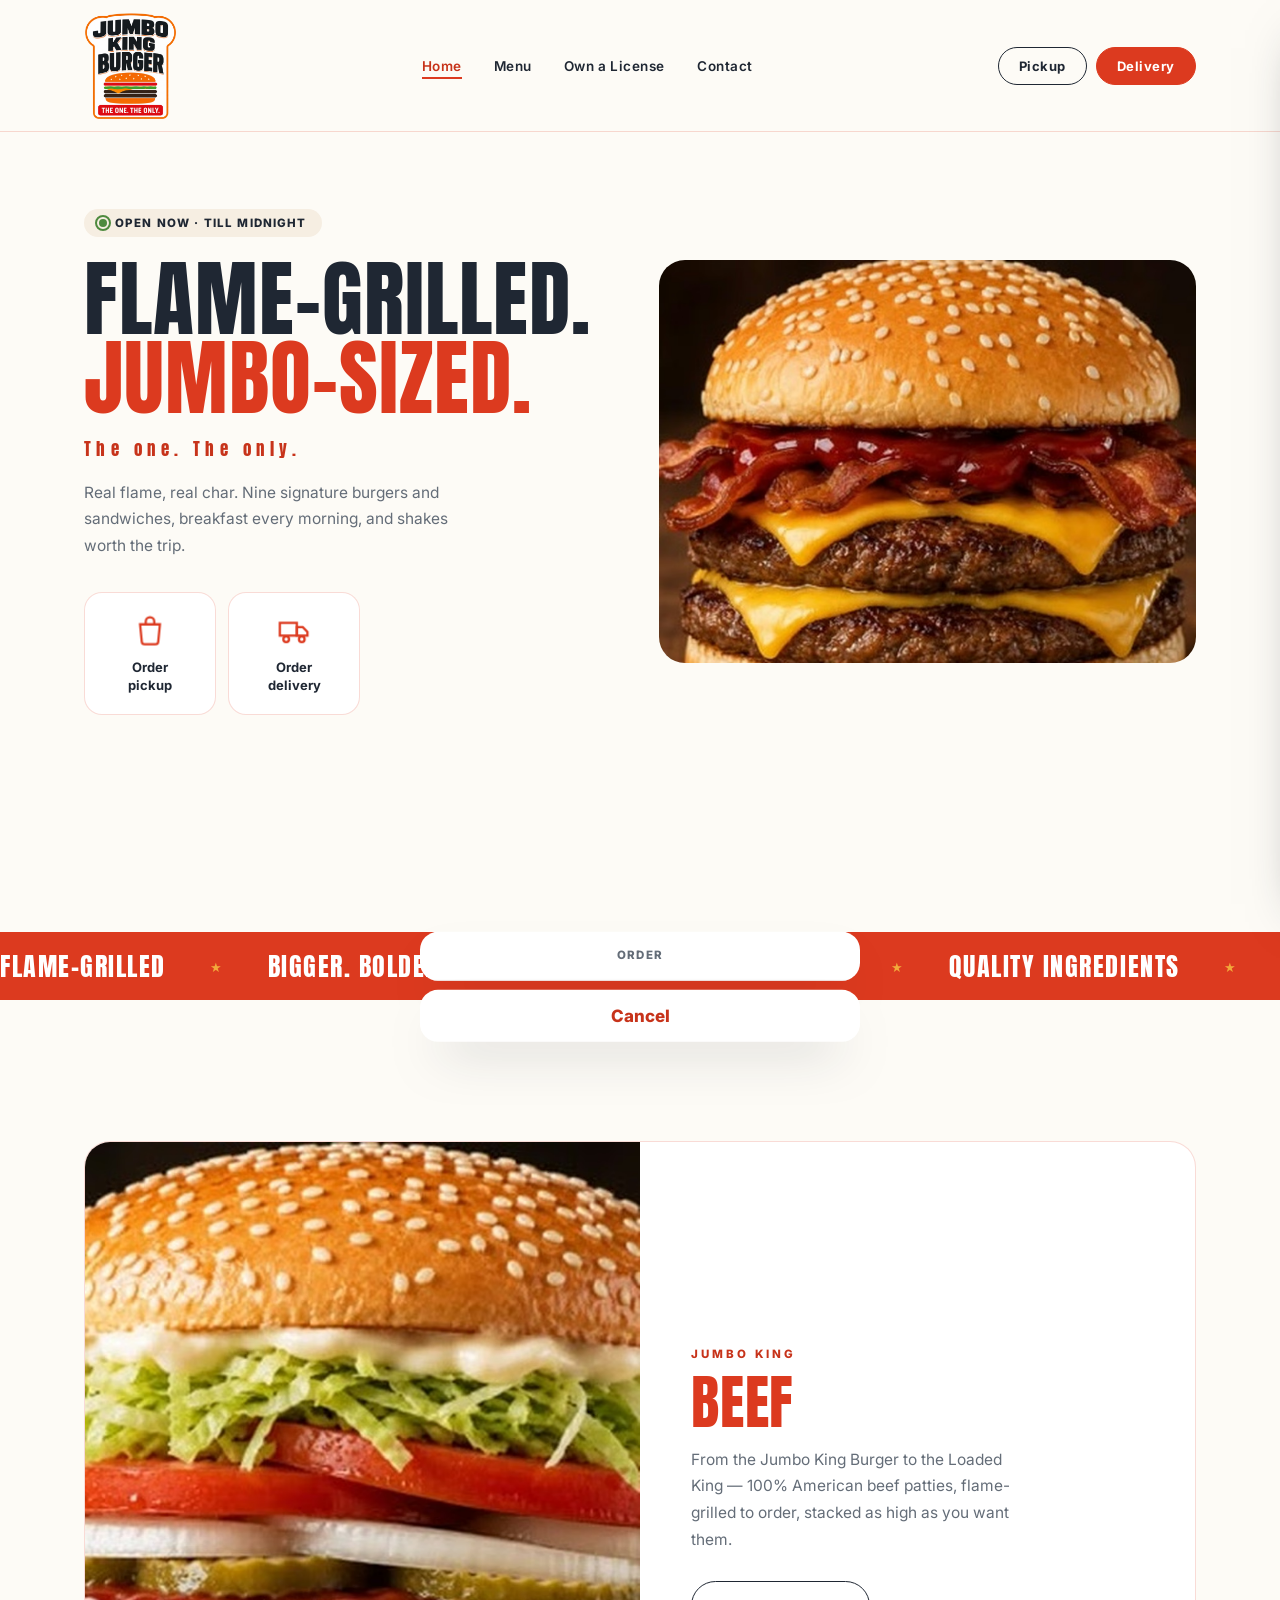
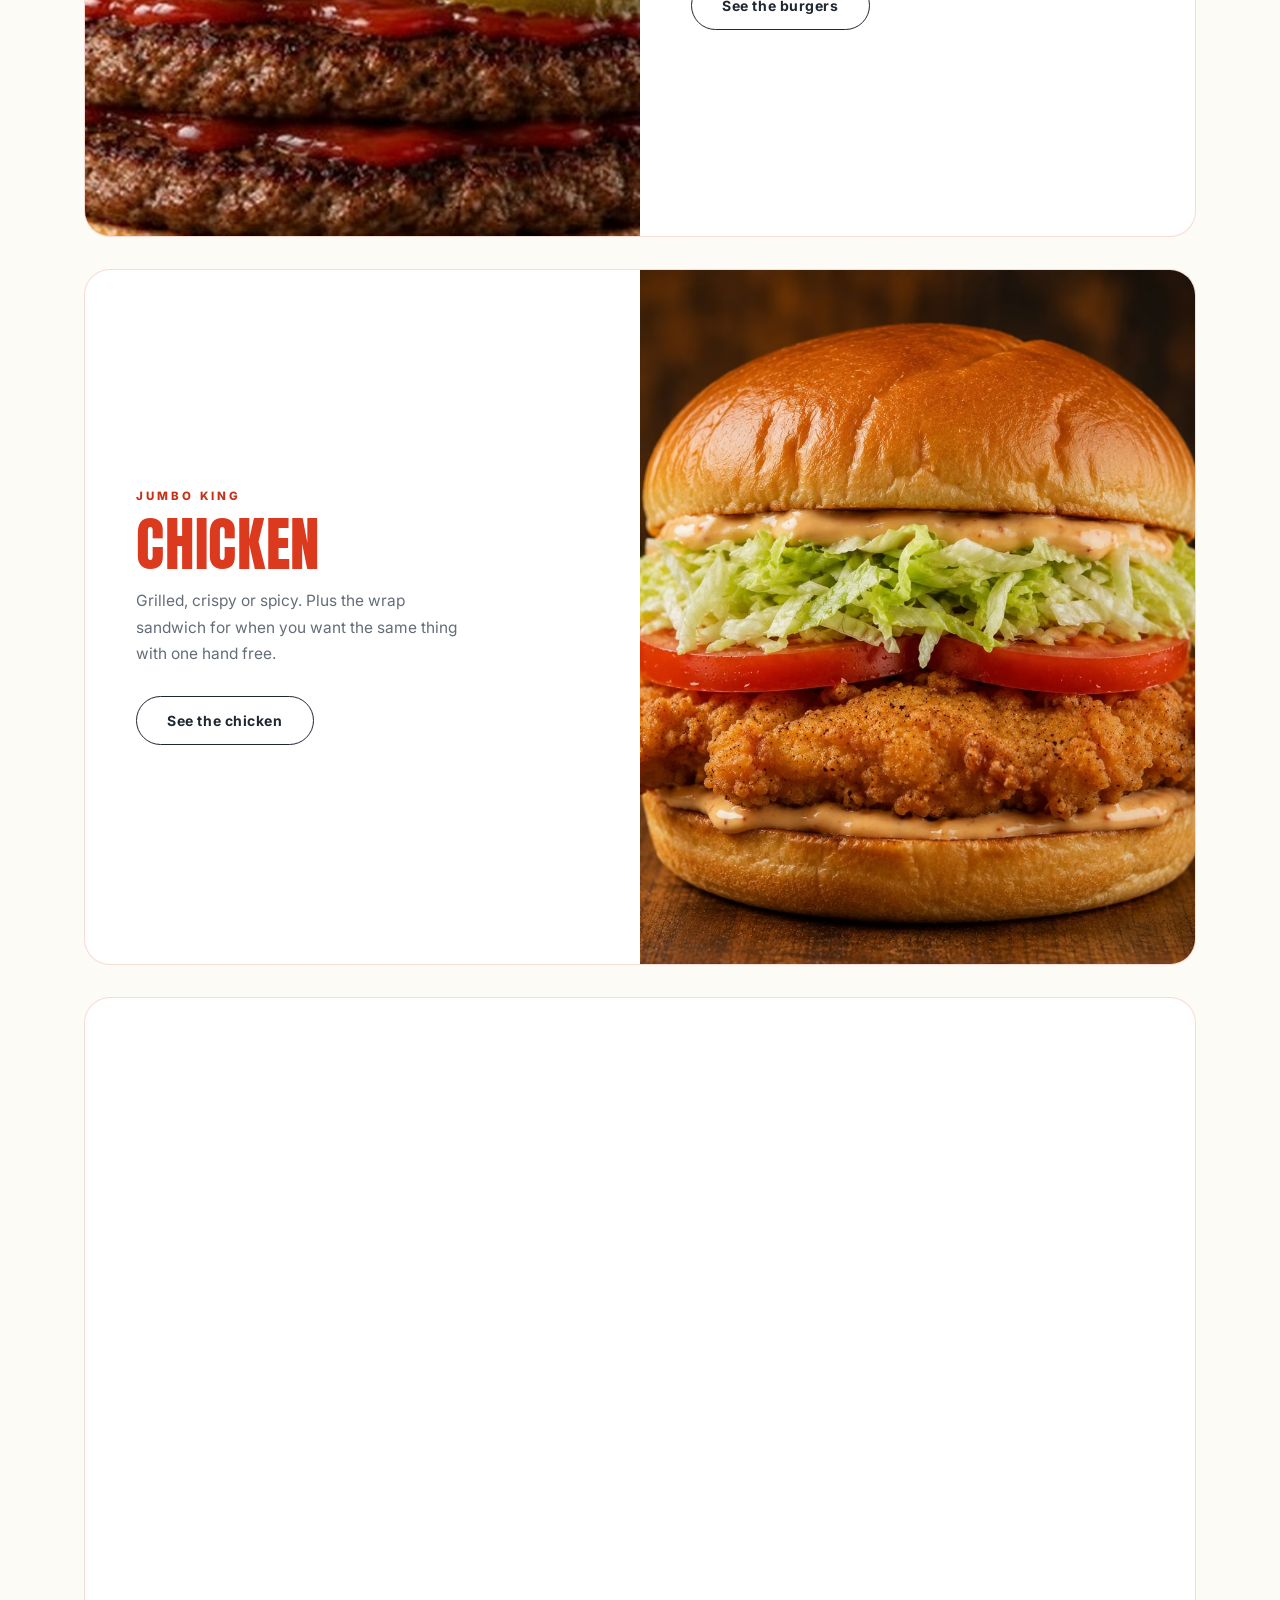
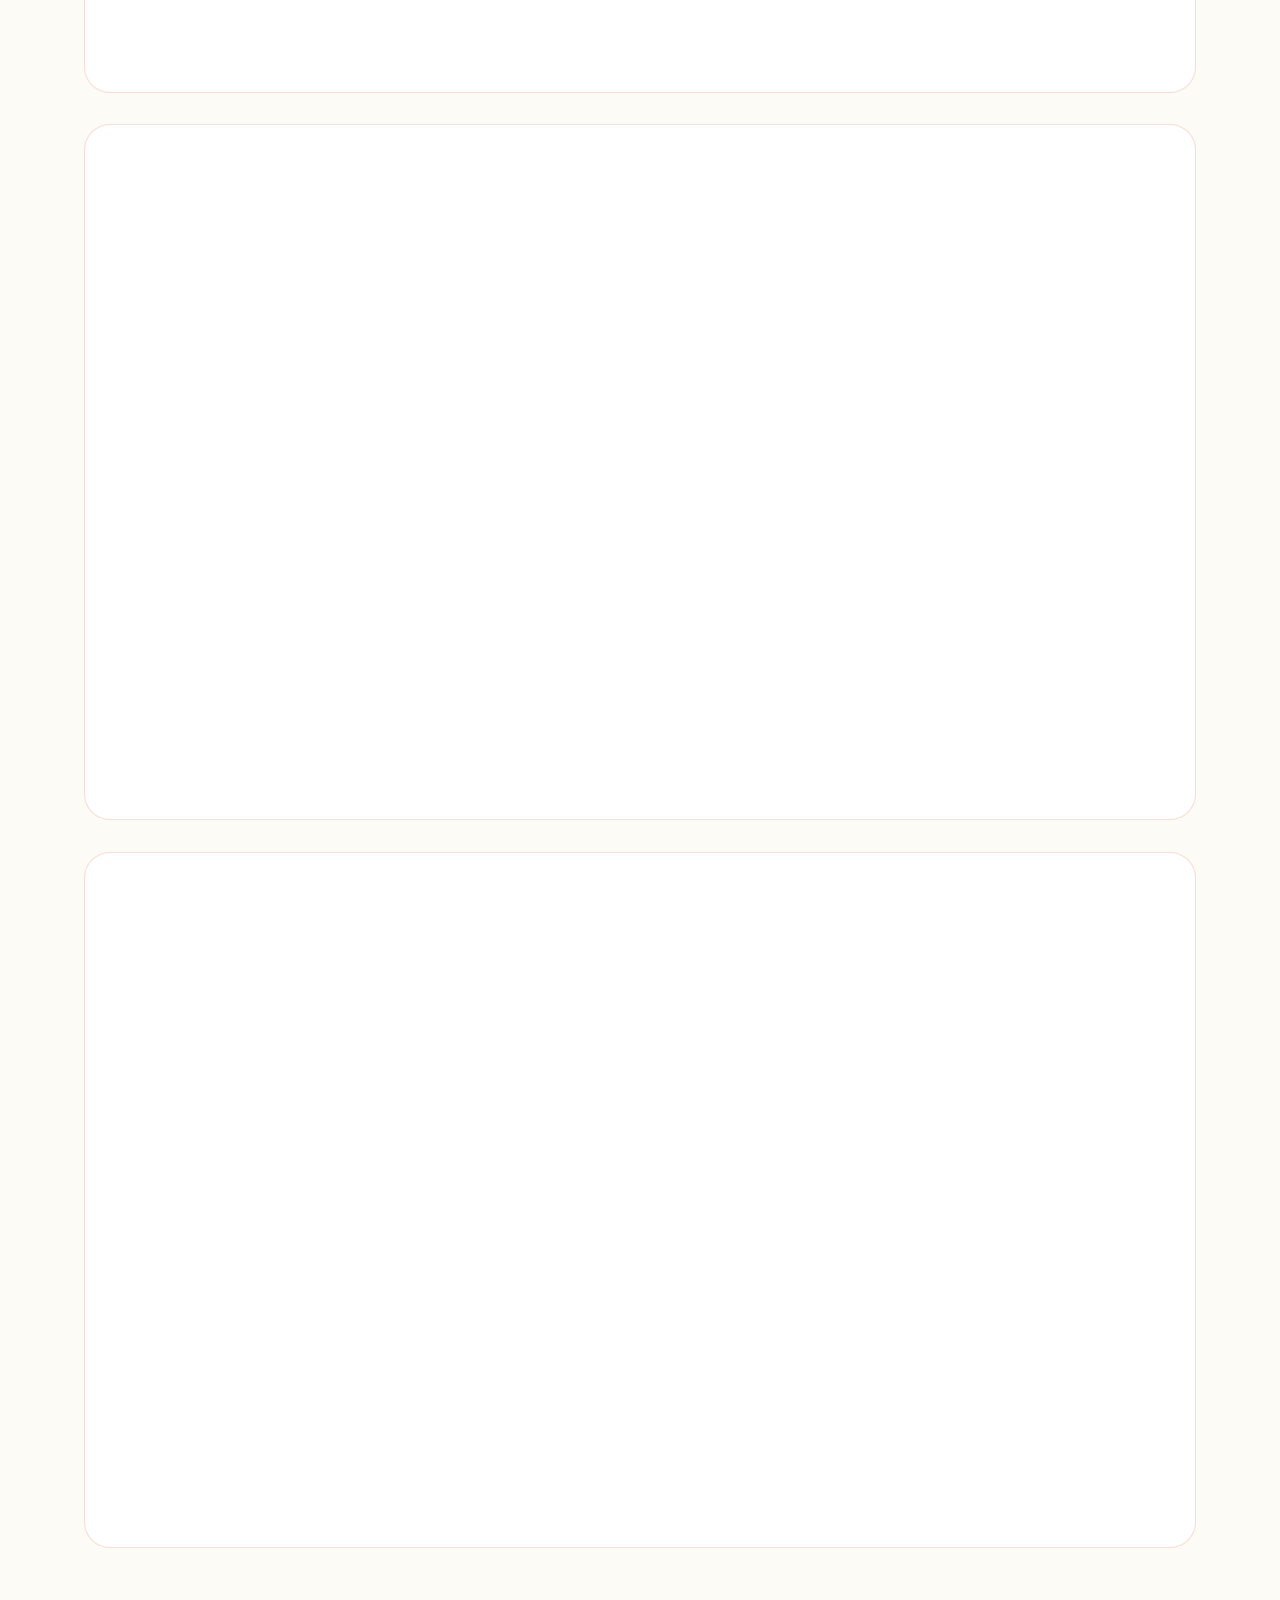
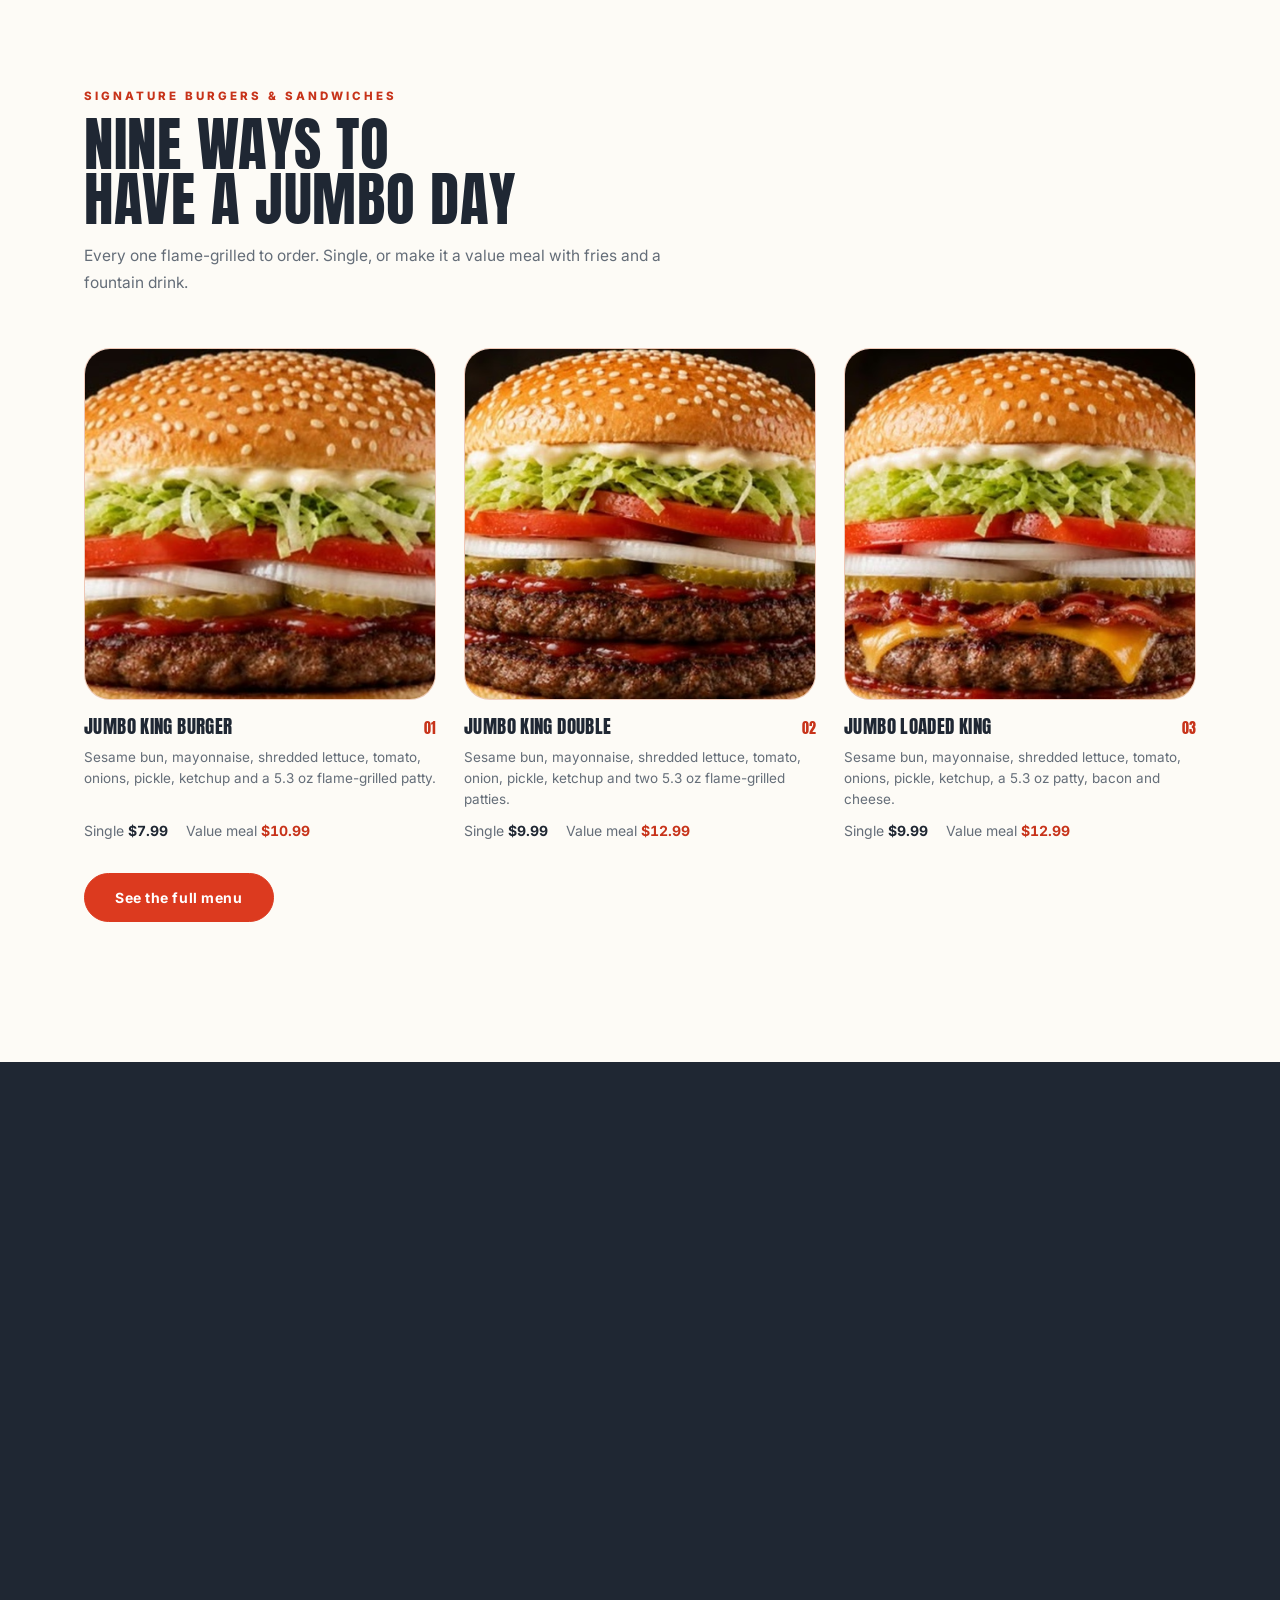
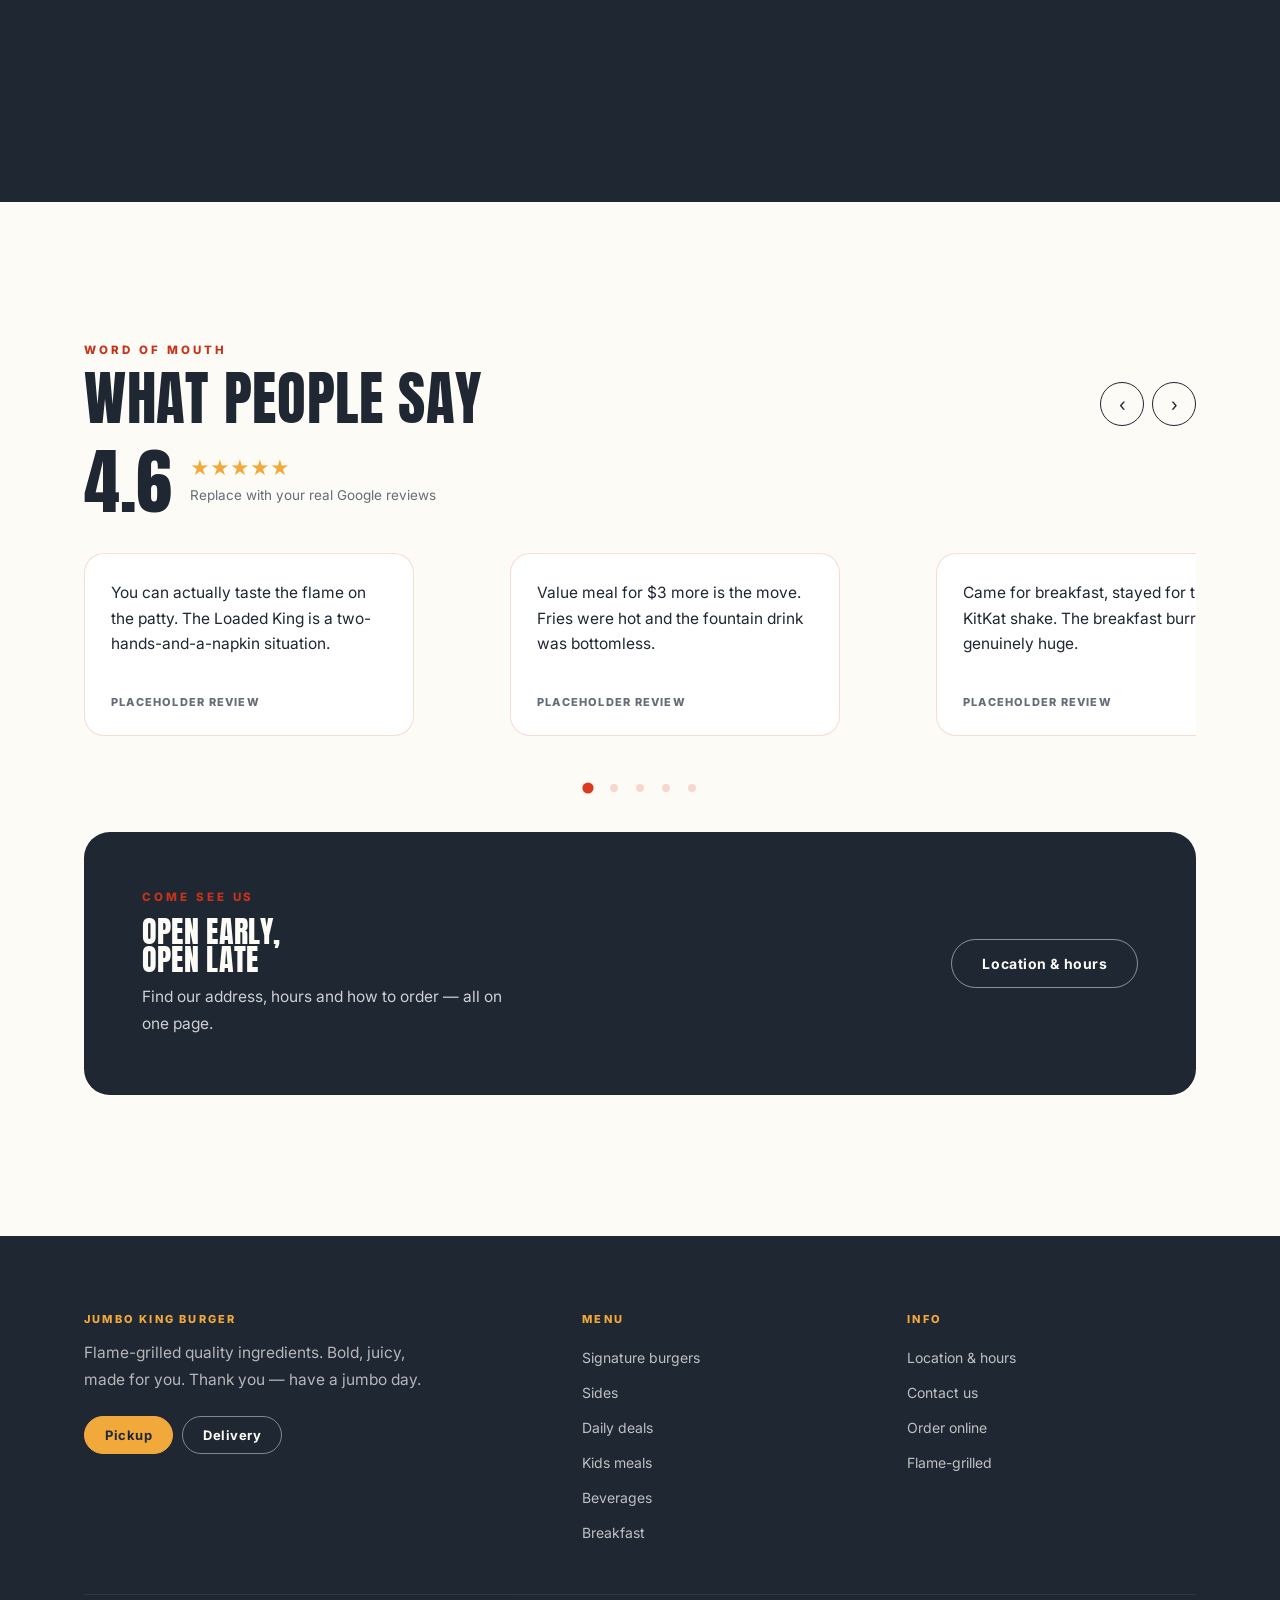
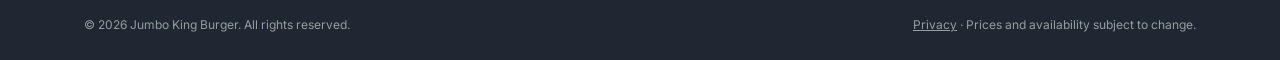
==== commit 37f86da1: "fix: serve the WebSite site-name schema as static HTML, not via JS This is the field that prints 'Cl" ====
--- a/index.html
+++ b/index.html
@@ -38,6 +38,13 @@
 <meta name="twitter:title" content="Jumbo King Burger — Flame-Grilled Burgers in Paterson, NJ">
 <meta name="twitter:description" content="Flame-grilled burgers and crispy chicken in Paterson, NJ. Nine signature sandwiches, all-morning breakfast, daily deals from $1.99, pickup or delivery.">
 <meta name="twitter:image" content="https://jumbokingburgers.com/assets/img/og-image.jpg">
+<!-- The name Google prints above the search result. Deliberately static rather
+     than injected by app.js like the other schema: the site-name system is
+     more reliable reading markup that's in the raw HTML, and this is the exact
+     field that was showing "Cloudflare". Keep in step with SITE.url. -->
+<script type="application/ld+json">
+{"@context":"https://schema.org","@type":"WebSite","name":"Jumbo King Burger","alternateName":"Jumbo King","url":"https://jumbokingburgers.com/","publisher":{"@type":"Organization","name":"Jumbo King Burger","url":"https://jumbokingburgers.com/"}}
+</script>
 </head>
 <body>
 <a class="skip" href="#main">Skip to content</a>
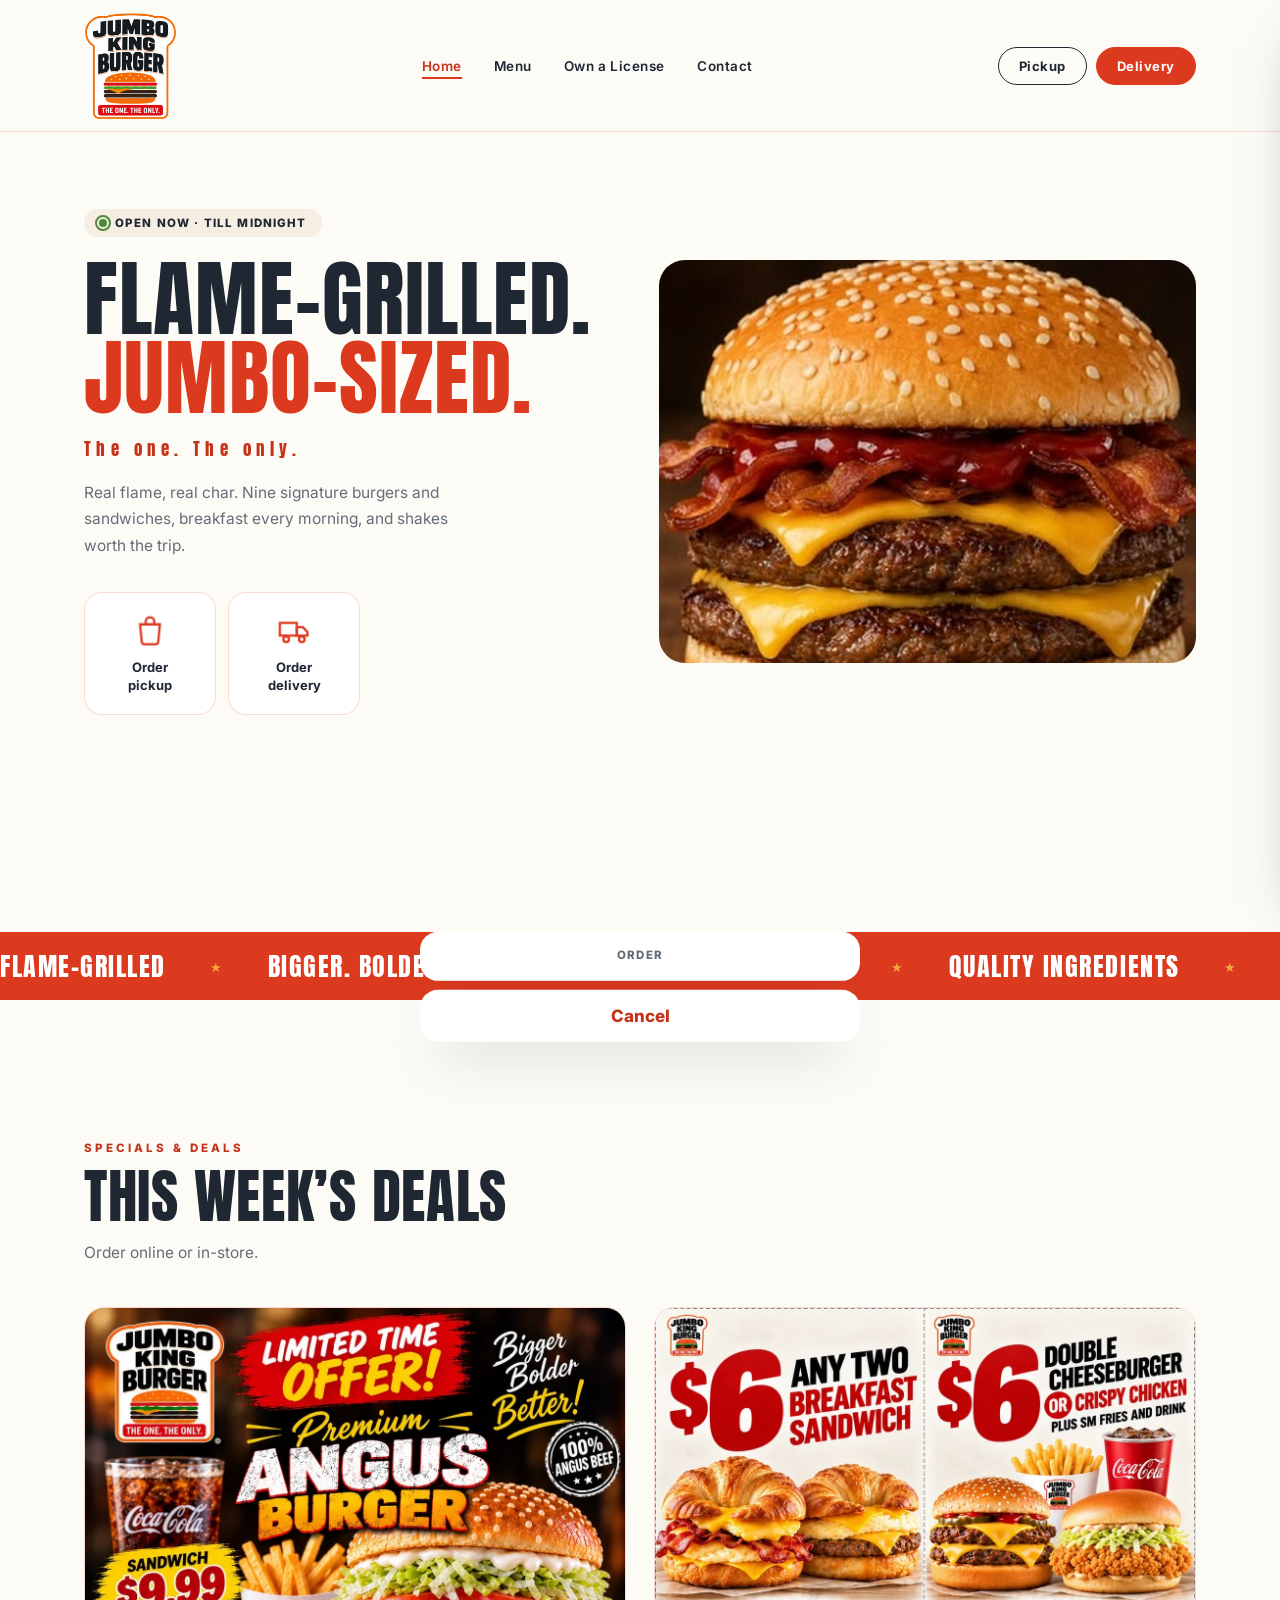
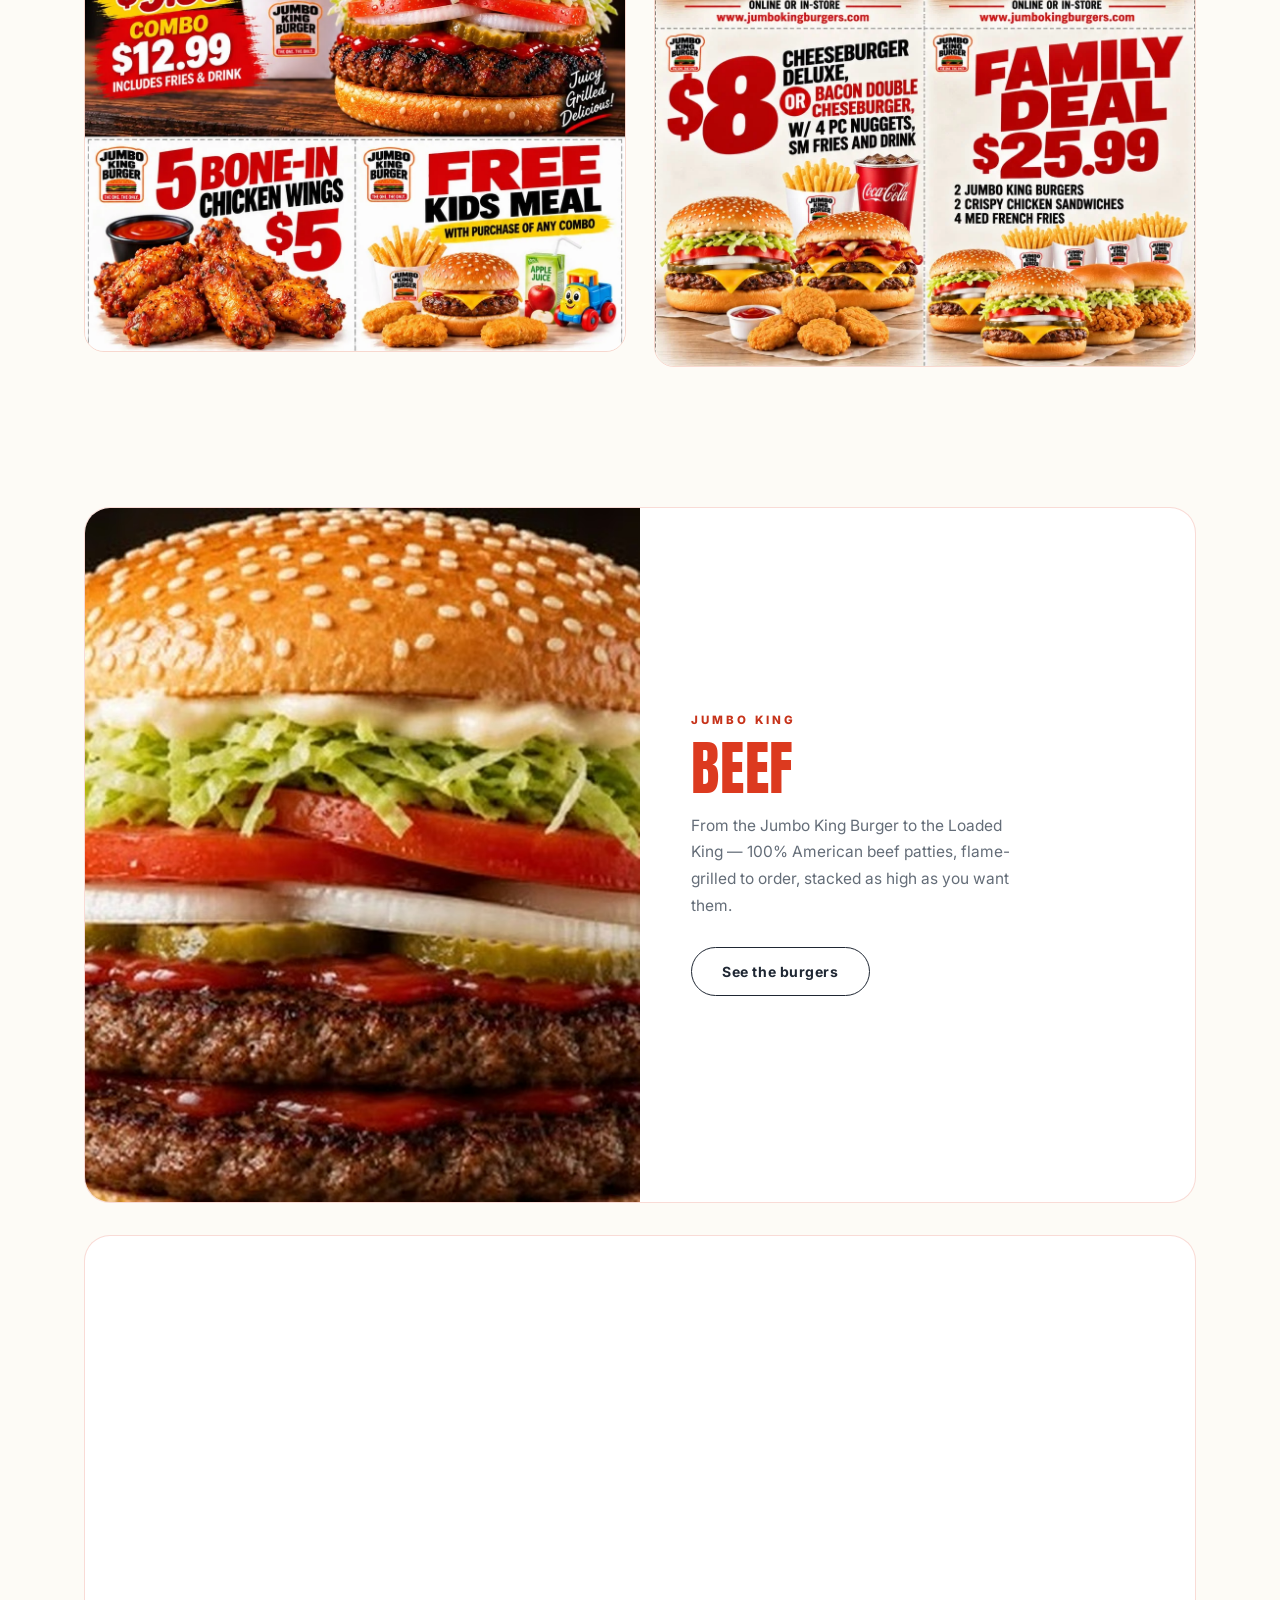
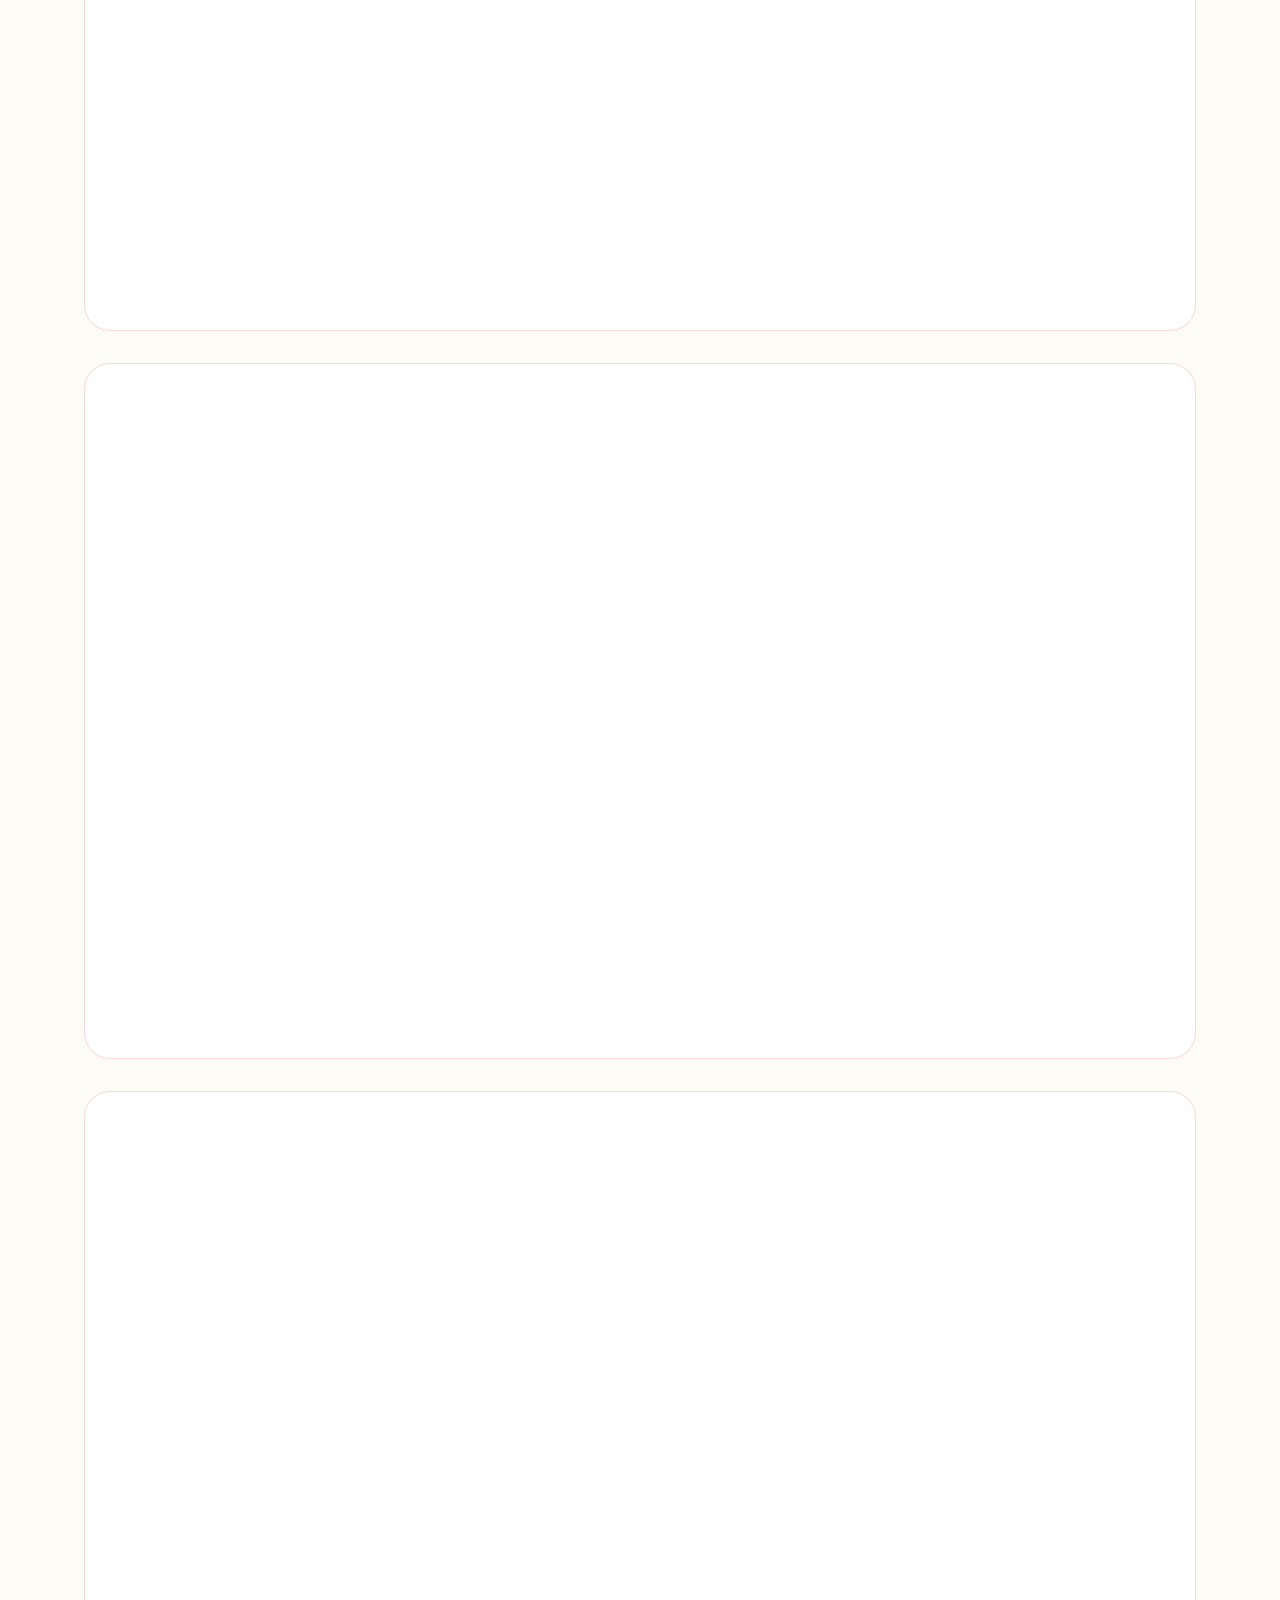
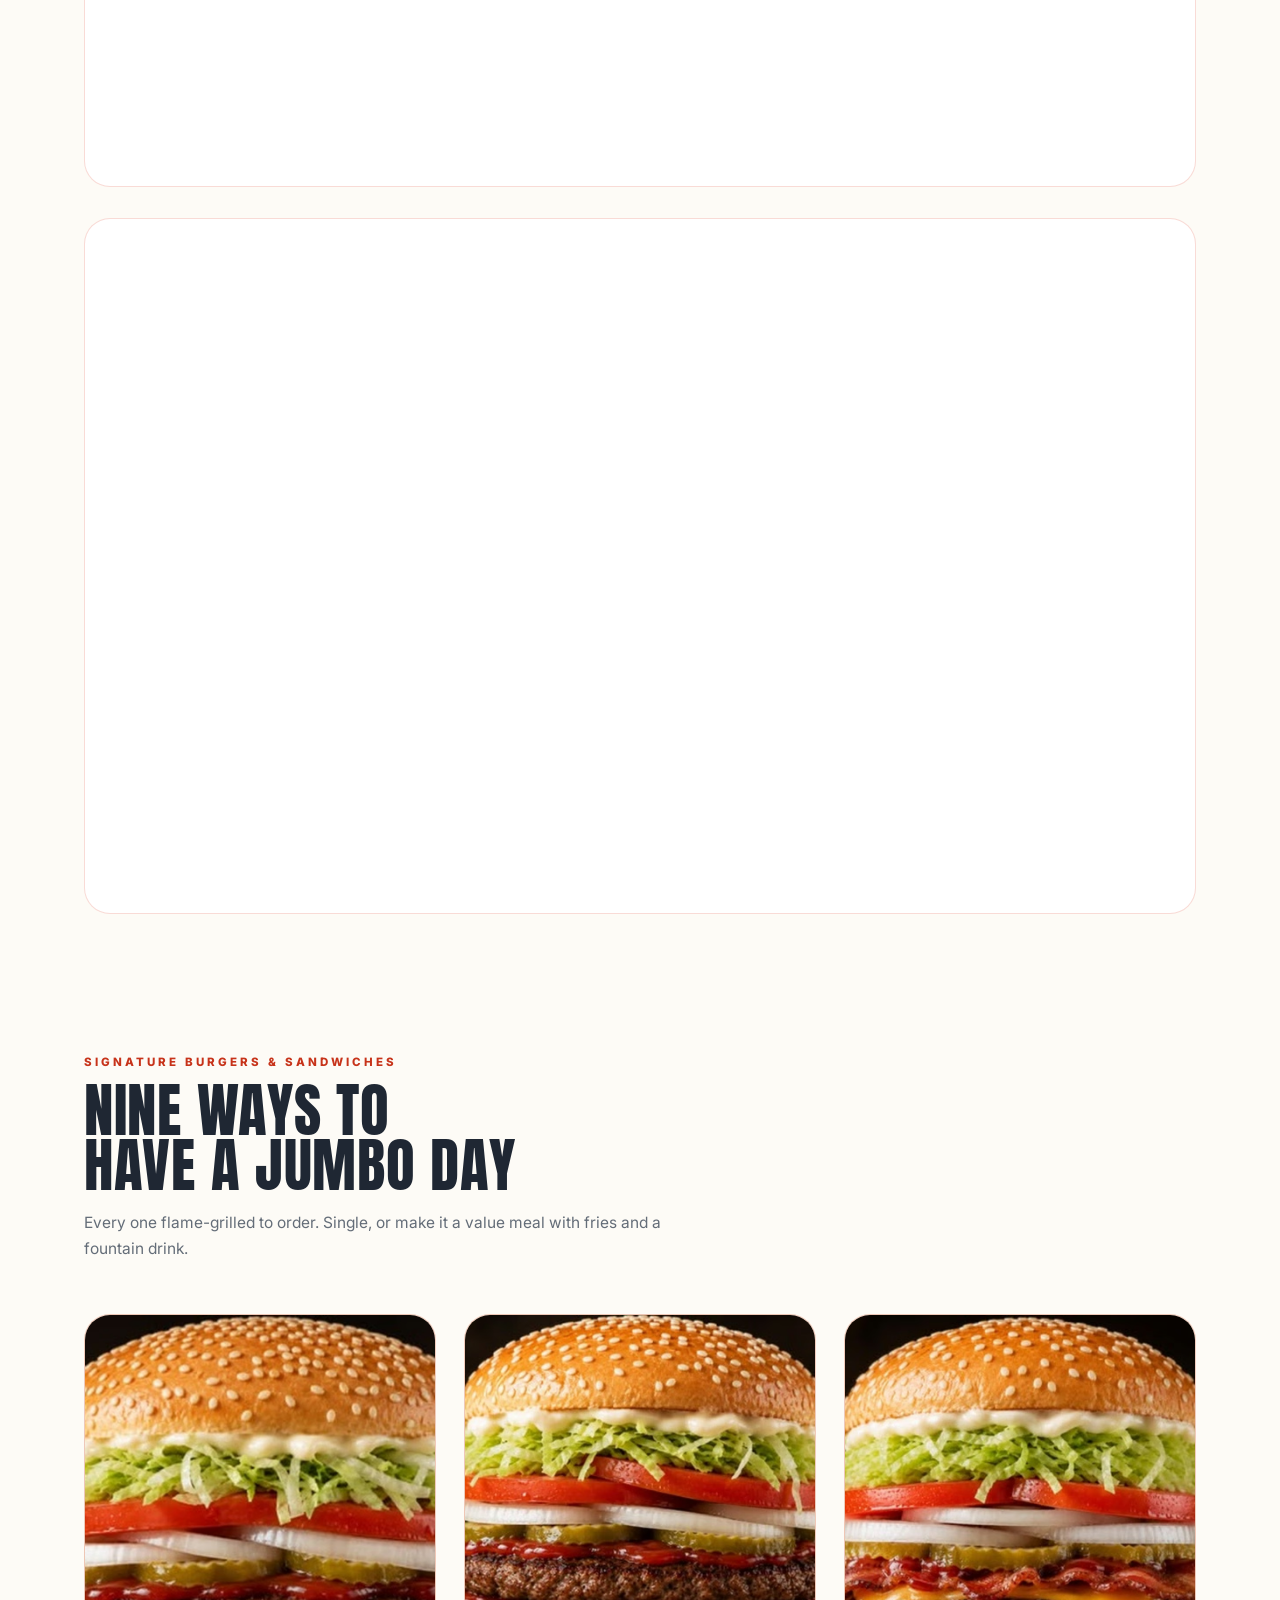
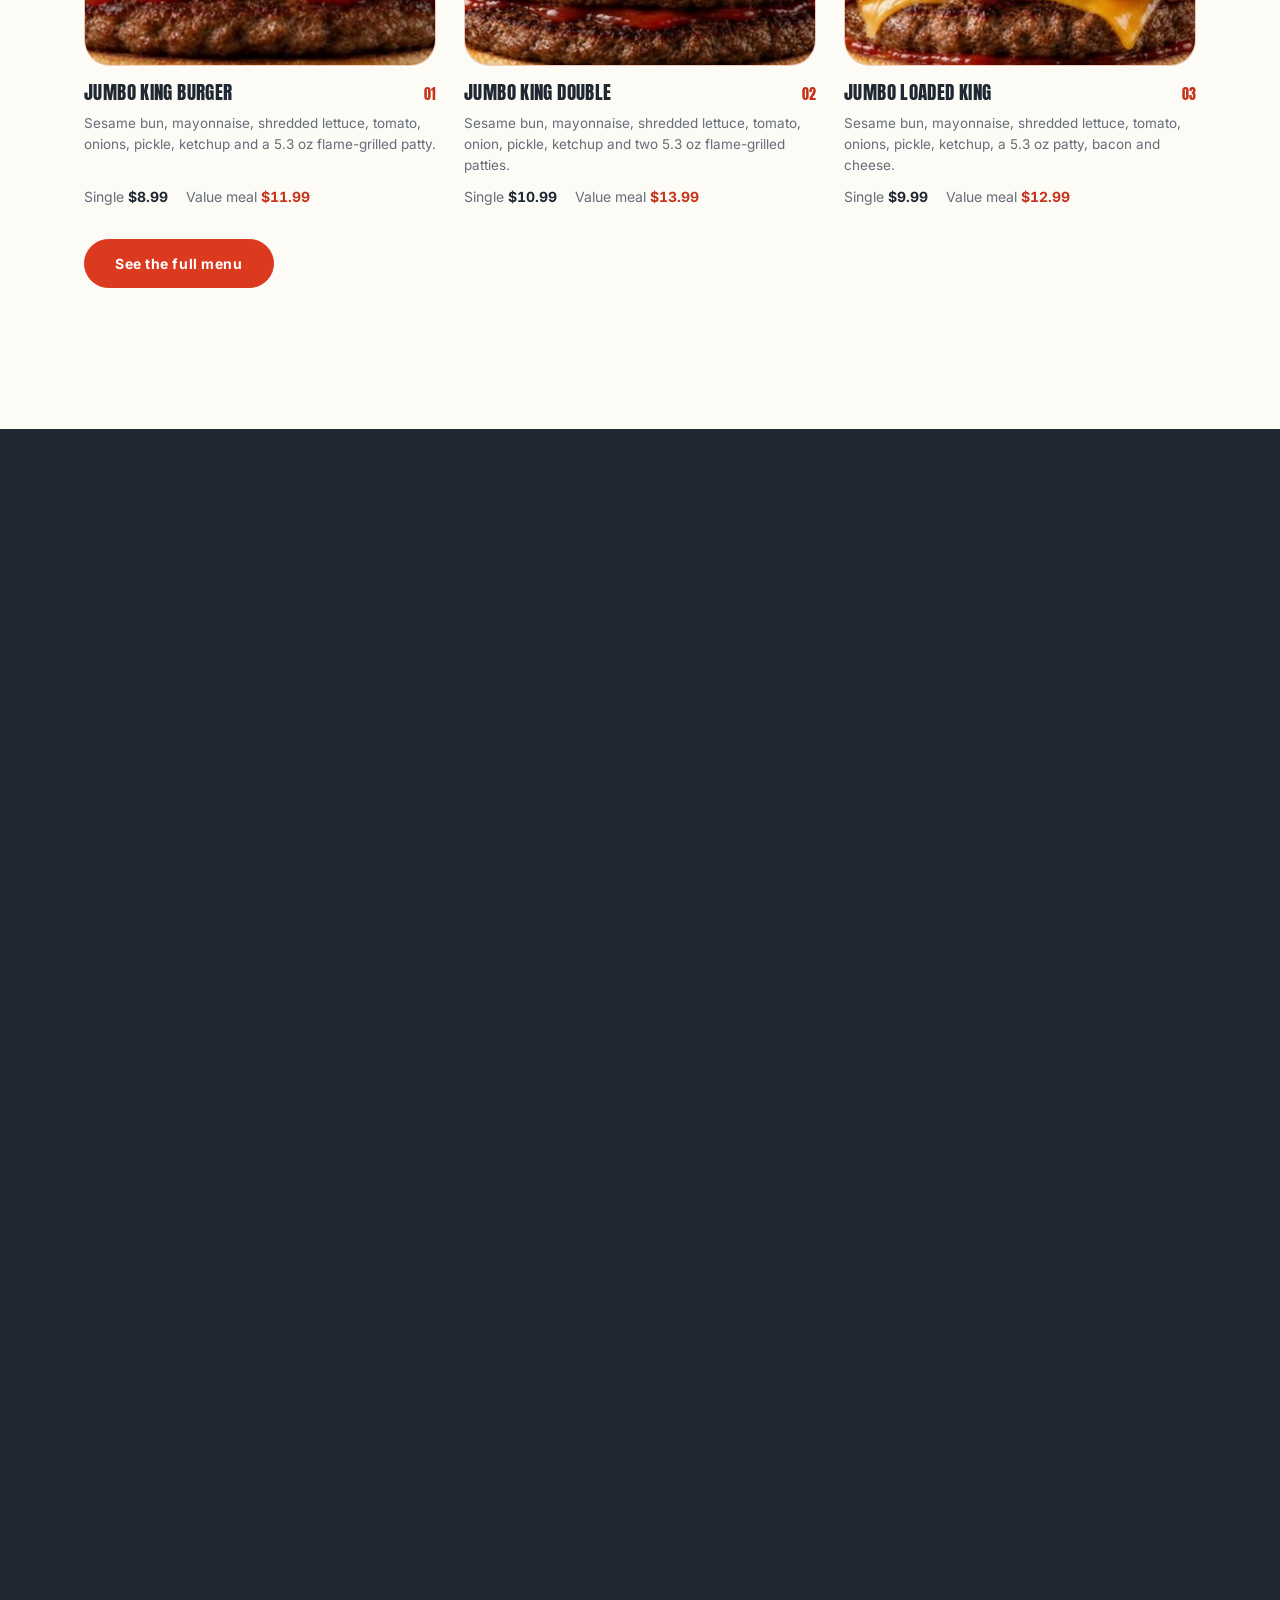
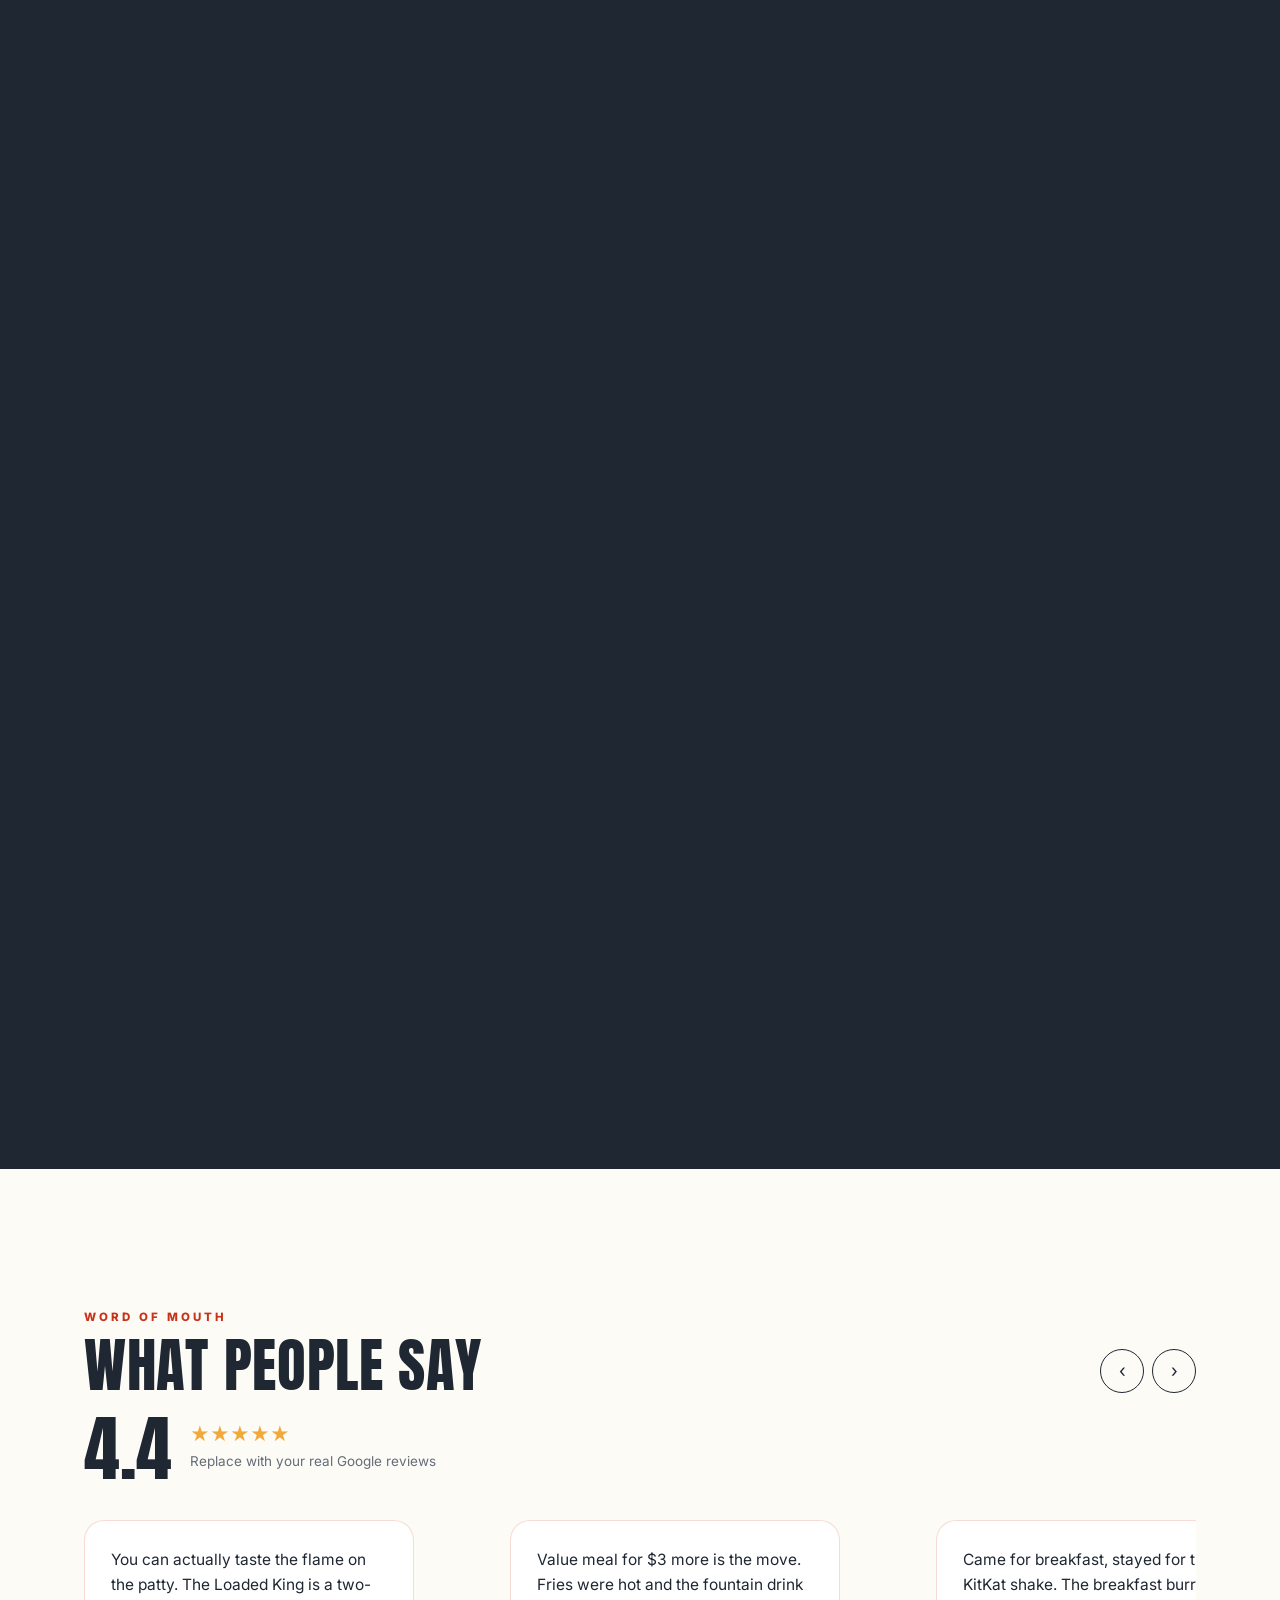
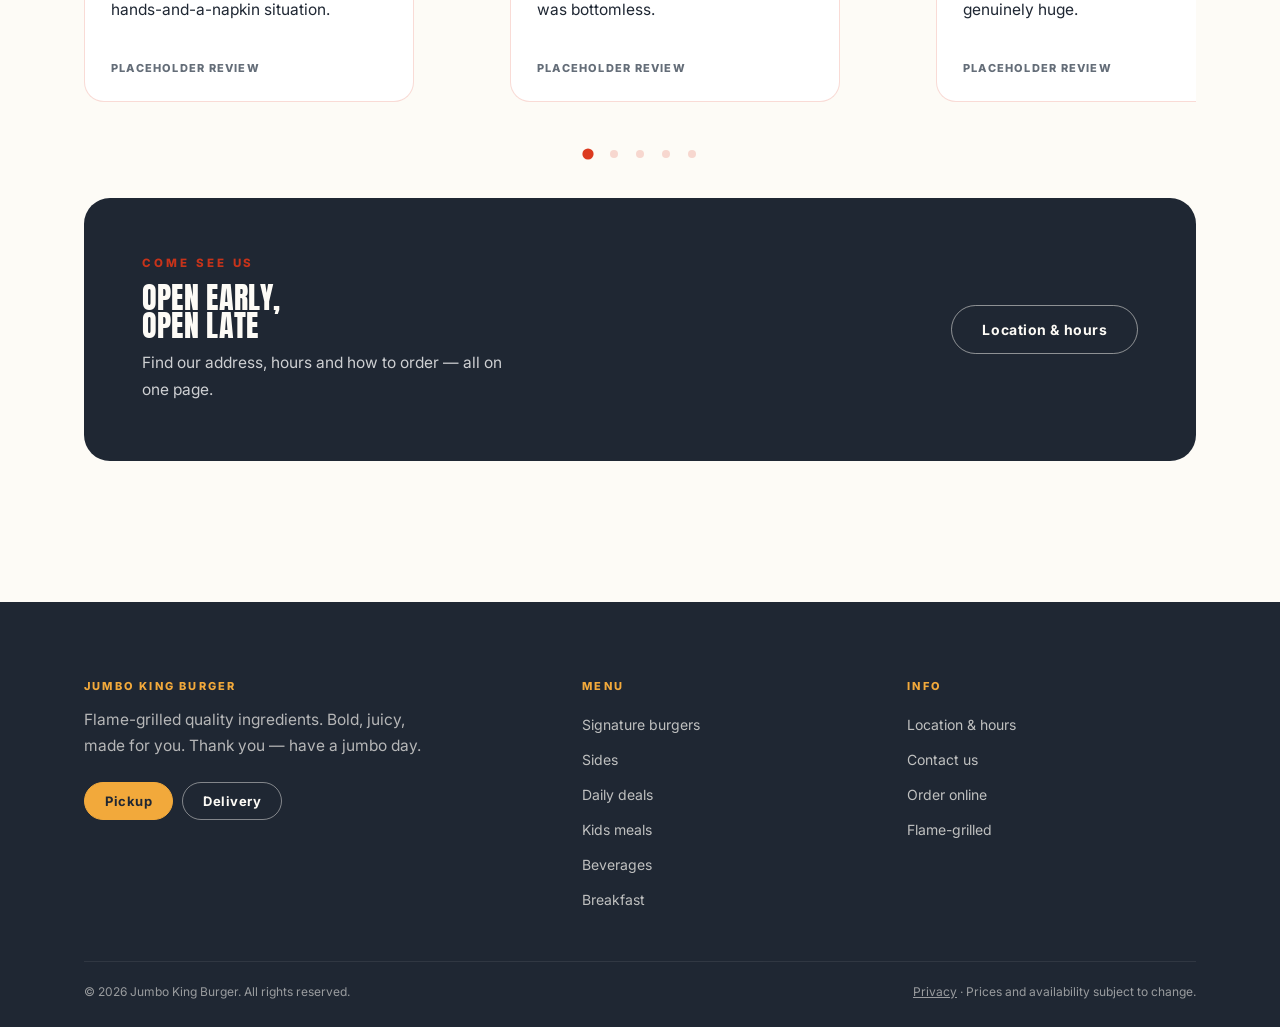
==== commit b8089868: "feat: update menu prices and add specials flyers Co-Authored-By: Claude Opus 5.5 <noreply@anthropic." ====
--- a/index.html
+++ b/index.html
@@ -4,7 +4,7 @@
 <meta charset="utf-8">
 <meta name="viewport" content="width=device-width,initial-scale=1">
 <title>Jumbo King Burger — Flame-Grilled Burgers in Paterson, NJ</title>
-<meta name="description" content="Flame-grilled burgers and crispy chicken in Paterson, NJ. Nine signature sandwiches, all-morning breakfast, daily deals from $1.99, pickup or delivery.">
+<meta name="description" content="Flame-grilled burgers and crispy chicken in Paterson, NJ. Nine signature sandwiches, all-morning breakfast, daily deals from $2.59, pickup or delivery.">
 <meta name="theme-color" content="#DC3A1F">
 <link rel="preconnect" href="https://fonts.googleapis.com">
 <link rel="preconnect" href="https://fonts.gstatic.com" crossorigin>
@@ -28,7 +28,7 @@
 <meta property="og:site_name" content="Jumbo King Burger">
 <meta property="og:locale" content="en_US">
 <meta property="og:title" content="Jumbo King Burger — Flame-Grilled Burgers in Paterson, NJ">
-<meta property="og:description" content="Flame-grilled burgers and crispy chicken in Paterson, NJ. Nine signature sandwiches, all-morning breakfast, daily deals from $1.99, pickup or delivery.">
+<meta property="og:description" content="Flame-grilled burgers and crispy chicken in Paterson, NJ. Nine signature sandwiches, all-morning breakfast, daily deals from $2.59, pickup or delivery.">
 <meta property="og:url" content="https://jumbokingburgers.com/">
 <meta property="og:image" content="https://jumbokingburgers.com/assets/img/og-image.jpg">
 <meta property="og:image:width" content="1200">
@@ -36,12 +36,12 @@
 <meta property="og:image:alt" content="A flame-grilled Jumbo King Burger with fries and a drink">
 <meta name="twitter:card" content="summary_large_image">
 <meta name="twitter:title" content="Jumbo King Burger — Flame-Grilled Burgers in Paterson, NJ">
-<meta name="twitter:description" content="Flame-grilled burgers and crispy chicken in Paterson, NJ. Nine signature sandwiches, all-morning breakfast, daily deals from $1.99, pickup or delivery.">
+<meta name="twitter:description" content="Flame-grilled burgers and crispy chicken in Paterson, NJ. Nine signature sandwiches, all-morning breakfast, daily deals from $2.59, pickup or delivery.">
 <meta name="twitter:image" content="https://jumbokingburgers.com/assets/img/og-image.jpg">
-<!-- The name Google prints above the search result. Deliberately static rather
-     than injected by app.js like the other schema: the site-name system is
-     more reliable reading markup that's in the raw HTML, and this is the exact
-     field that was showing "Cloudflare". Keep in step with SITE.url. -->
+<!-- Sets the site name Google prints above search results. Deliberately static
+     rather than injected by app.js like the other schema: the site-name system
+     is more reliable reading markup present in the raw HTML. Keep the url in
+     step with SITE.url in assets/data.js. -->
 <script type="application/ld+json">
 {"@context":"https://schema.org","@type":"WebSite","name":"Jumbo King Burger","alternateName":"Jumbo King","url":"https://jumbokingburgers.com/","publisher":{"@type":"Organization","name":"Jumbo King Burger","url":"https://jumbokingburgers.com/"}}
 </script>
@@ -188,6 +188,19 @@
     <div class="mtrack"><span>Flame-grilled</span><span>Bigger. Bolder. Better.</span><span>Have a jumbo day</span><span>Quality ingredients</span></div>
   </div>
 
+  <!-- ═══════════ specials ═══════════ -->
+  <section class="wrap" id="specials">
+    <div class="sec-head reveal">
+      <span class="kicker">Specials &amp; deals</span>
+      <h2>This week&rsquo;s deals</h2>
+      <p>Order online or in-store.</p>
+    </div>
+    <div class="flyers">
+      <picture><source srcset="/assets/img/specials/flyer-1.webp" type="image/webp"><img src="/assets/img/specials/flyer-1.jpg" width="1102" height="1312" loading="lazy" decoding="async" alt="Jumbo King specials: new Angus burger limited time offer, chicken wings, and free kids meal deal"></picture>
+      <picture><source srcset="/assets/img/specials/flyer-2.webp" type="image/webp"><img src="/assets/img/specials/flyer-2.jpg" width="1102" height="1342" loading="lazy" decoding="async" alt="Jumbo King deals: two breakfast sandwiches for $6, double or crispy chicken combo for $6, deluxe combo for $8, and family deal for $25.99"></picture>
+    </div>
+  </section>
+
   <!-- ═══════════ showcase ═══════════ -->
   <div class="wrap">
     <div class="showcase" id="showcase">
--- a/assets/style.css
+++ b/assets/style.css
@@ -181,6 +181,8 @@
 .sec-head{margin-top:var(--gap);max-width:620px}
 .sec-head h2{color:var(--charcoal)}
 .sec-head p{margin-top:16px}
+.flyers{margin-top:clamp(24px,3.4vw,40px);display:grid;grid-template-columns:repeat(auto-fit,minmax(min(420px,100%),1fr));gap:clamp(16px,2.4vw,28px);align-items:start}
+.flyers img{width:100%;height:auto;display:block;border-radius:var(--r-card);border:1px solid var(--hair)}
 .sig{margin-top:clamp(28px,4vw,52px);display:grid;grid-template-columns:repeat(auto-fill,minmax(min(272px,100%),1fr));gap:clamp(16px,2.2vw,28px)}
 .sig article{display:flex;flex-direction:column}
 .sig .ph{border:1px solid var(--hair)}
